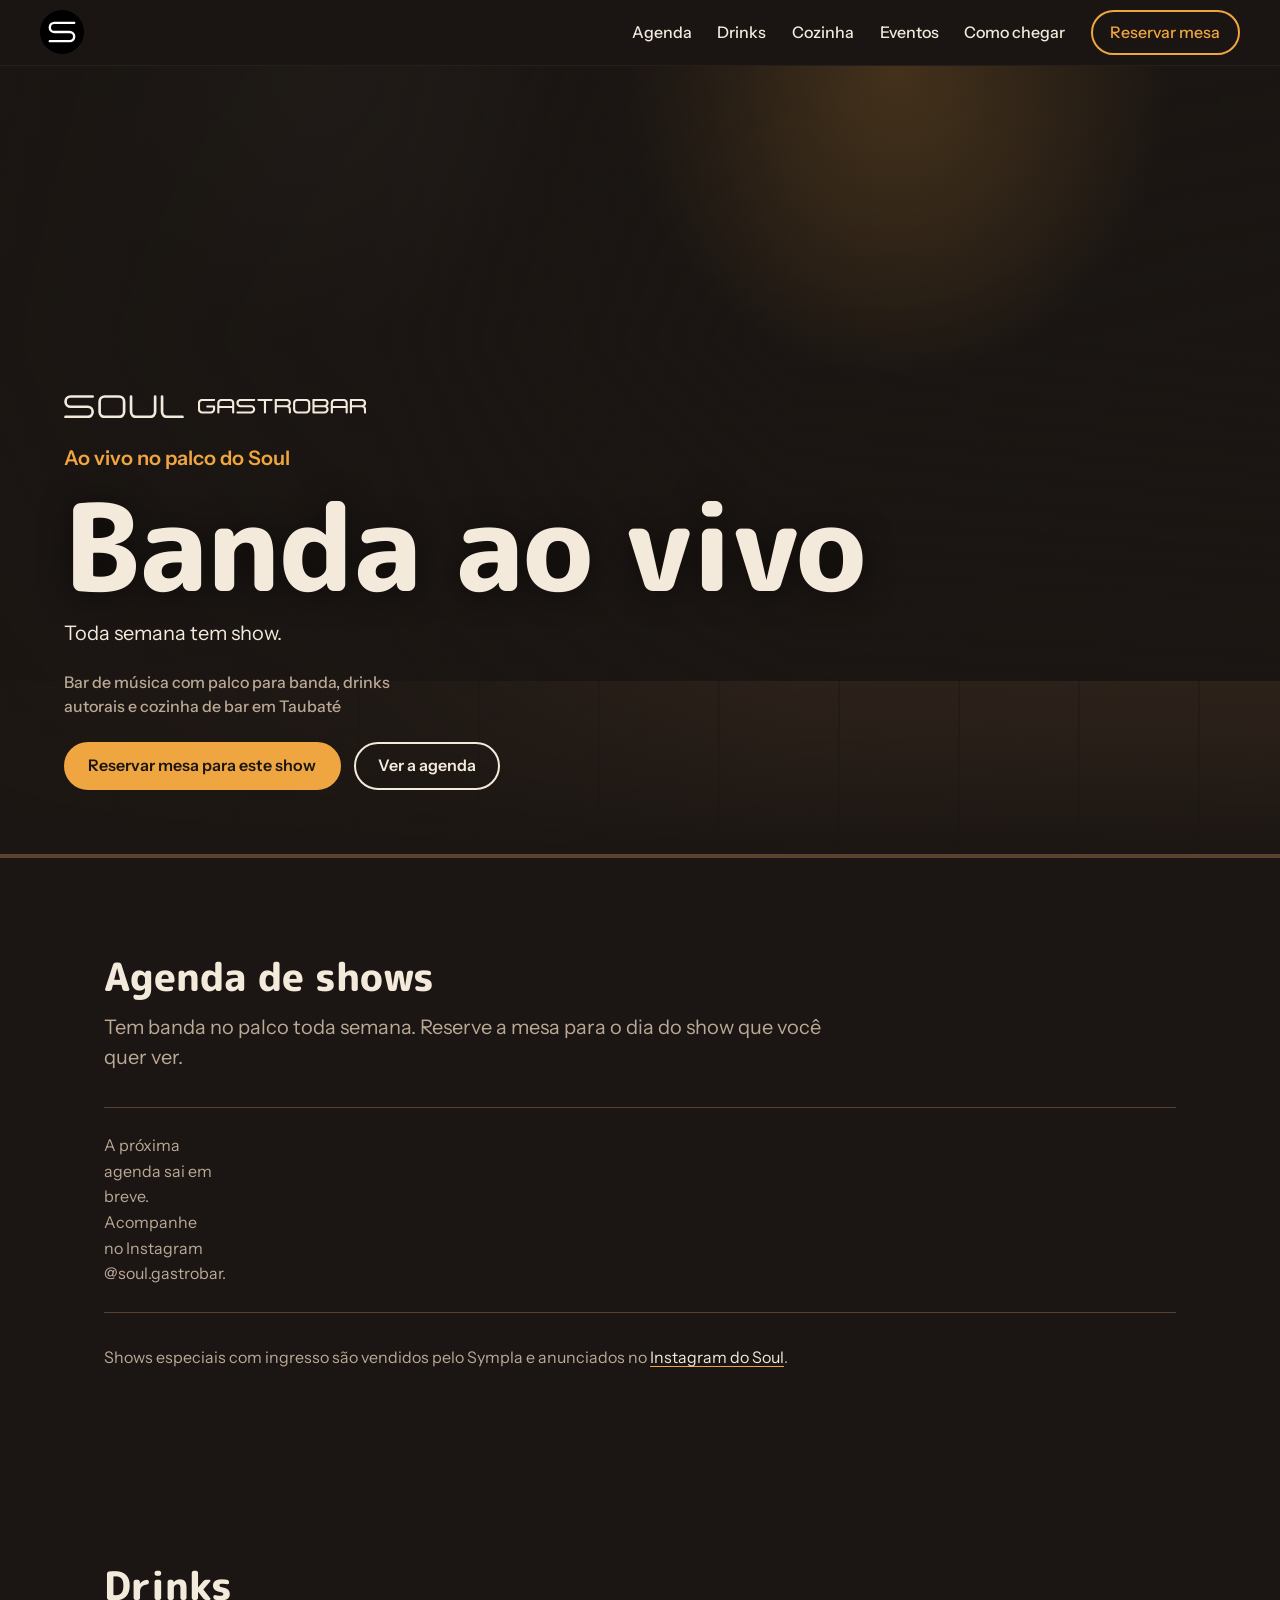
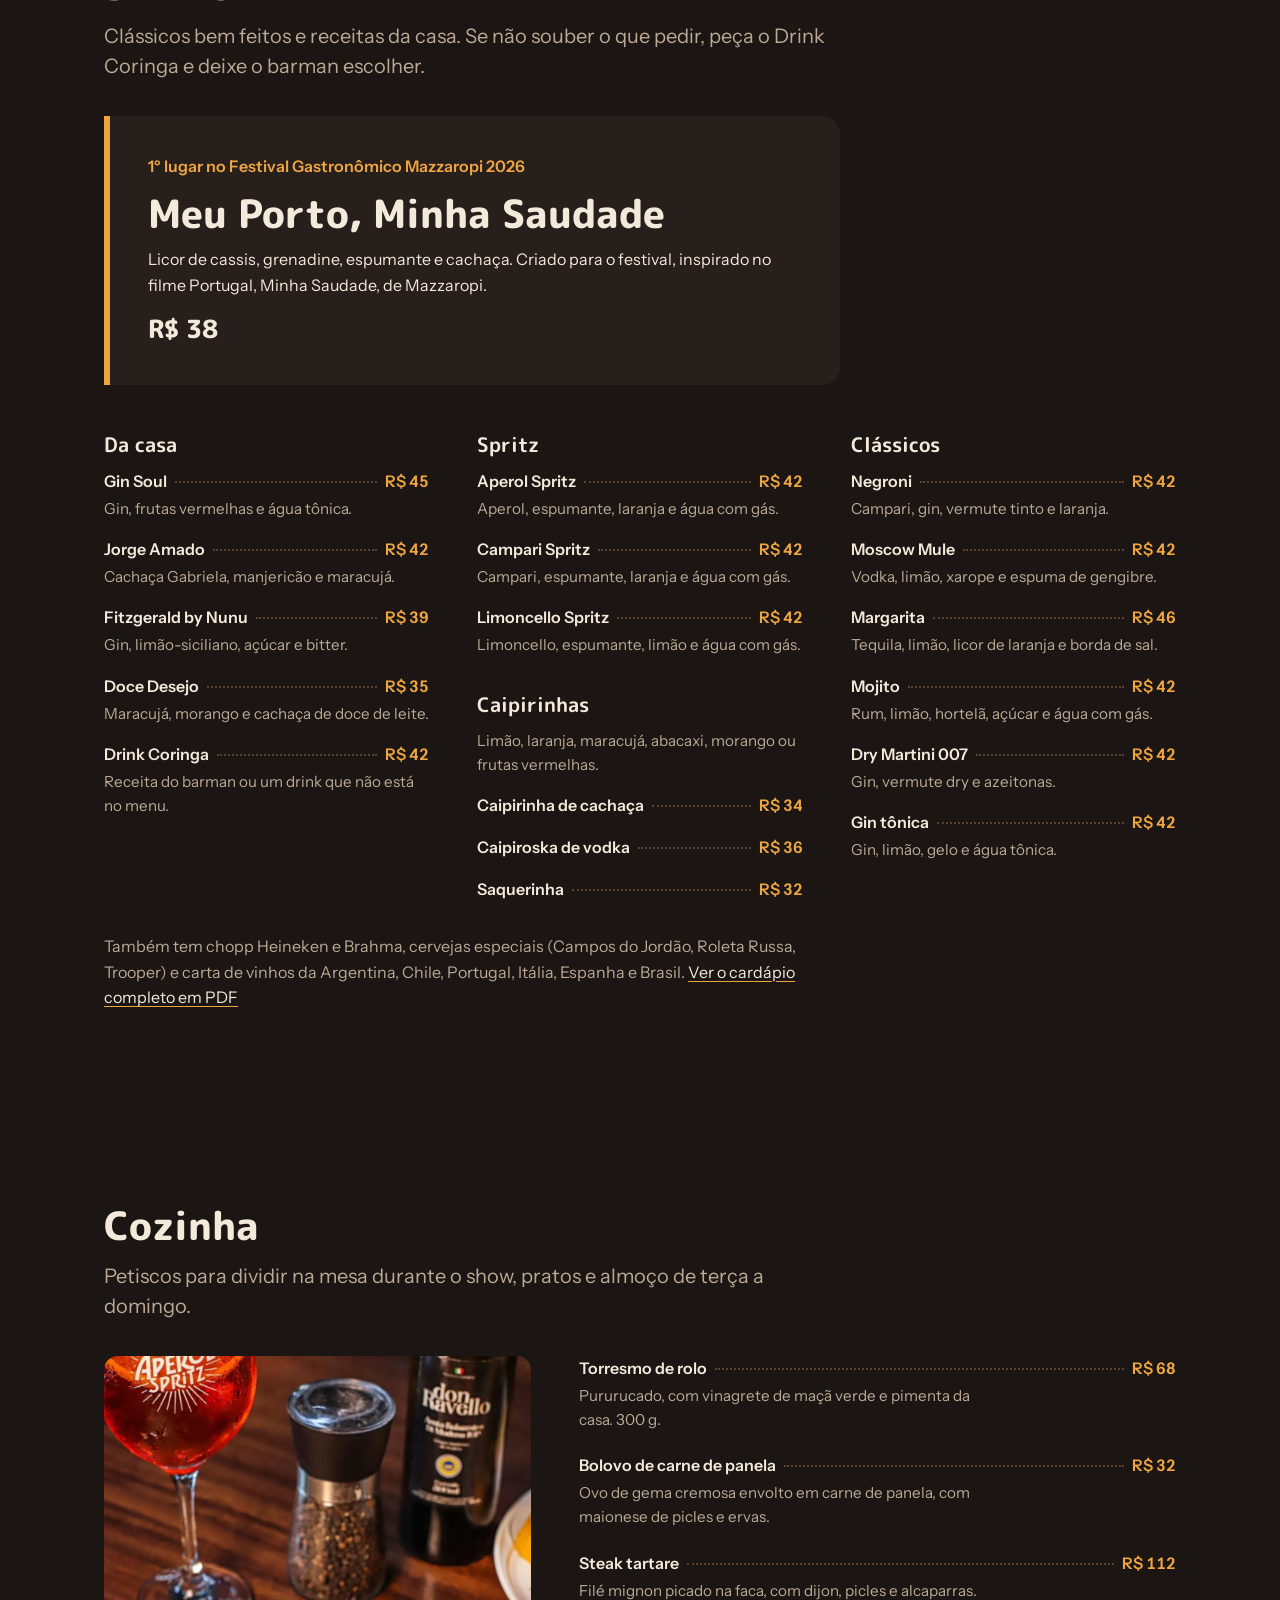
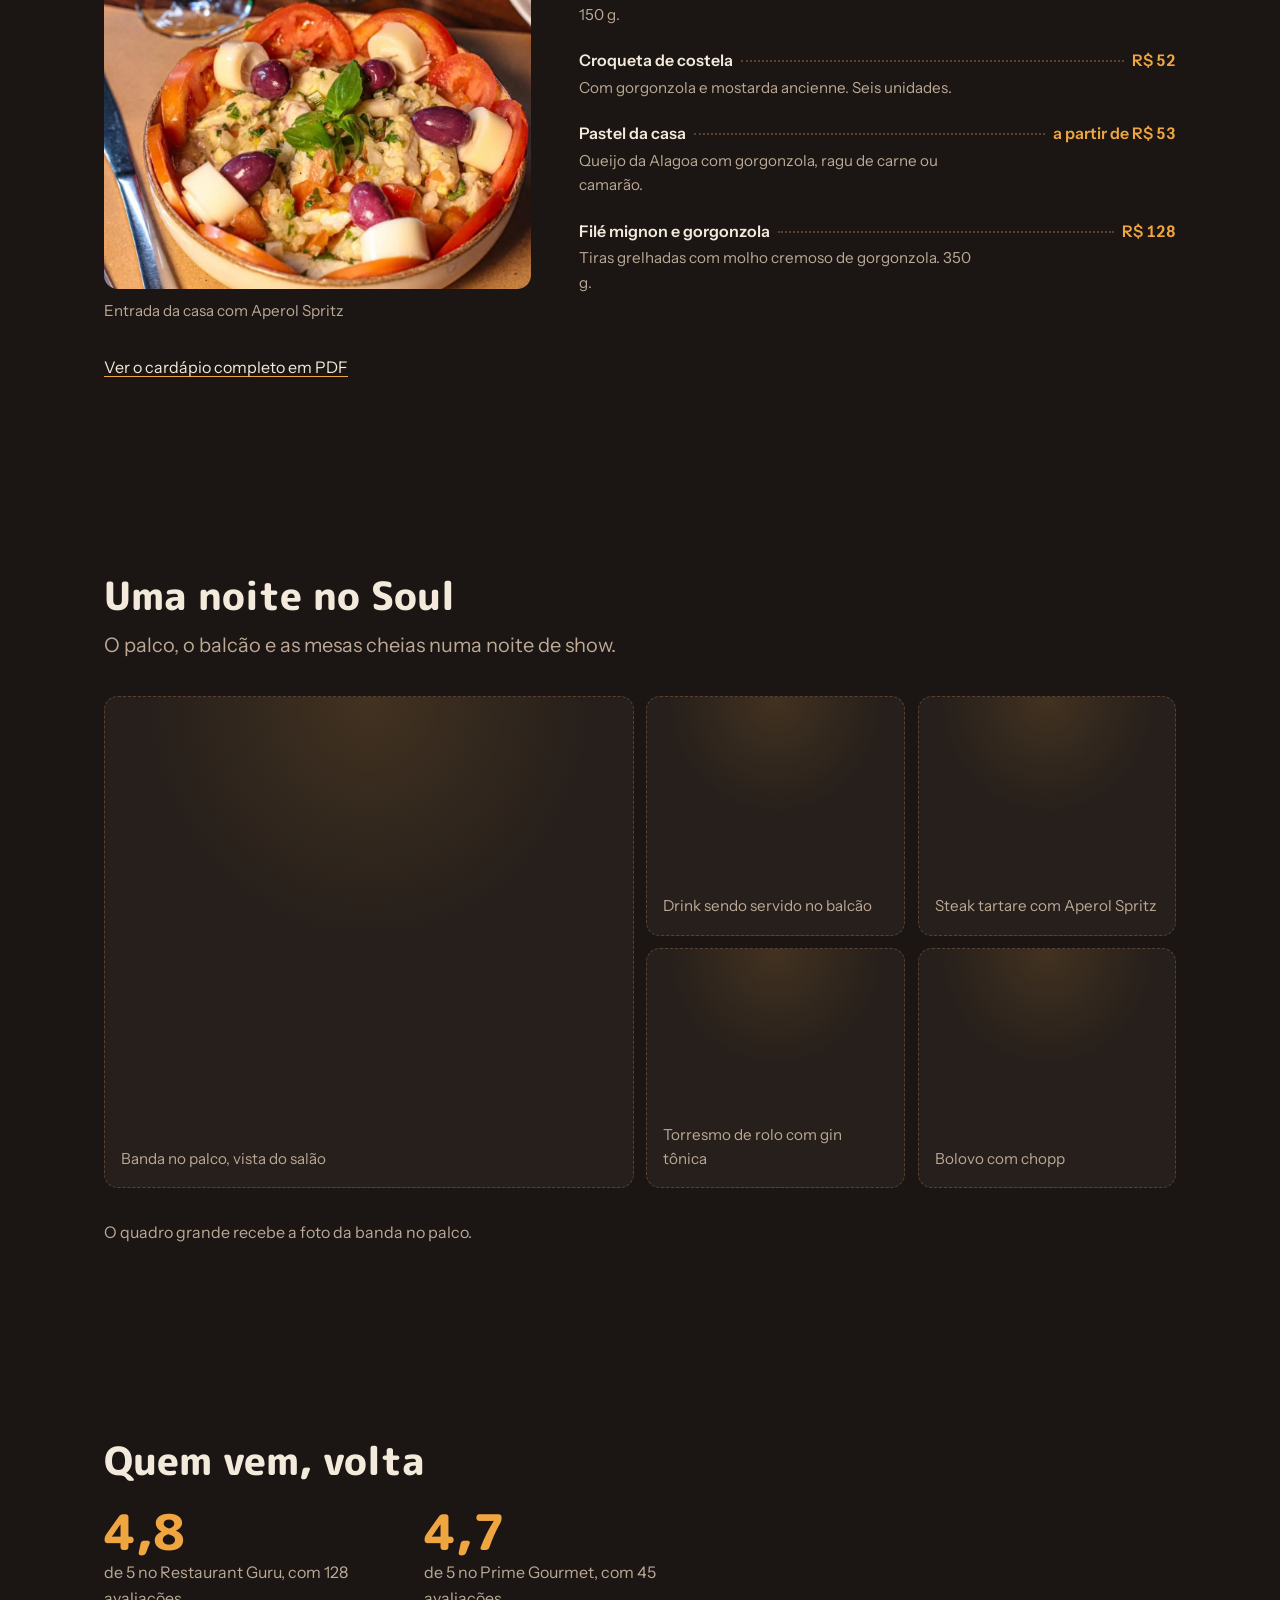
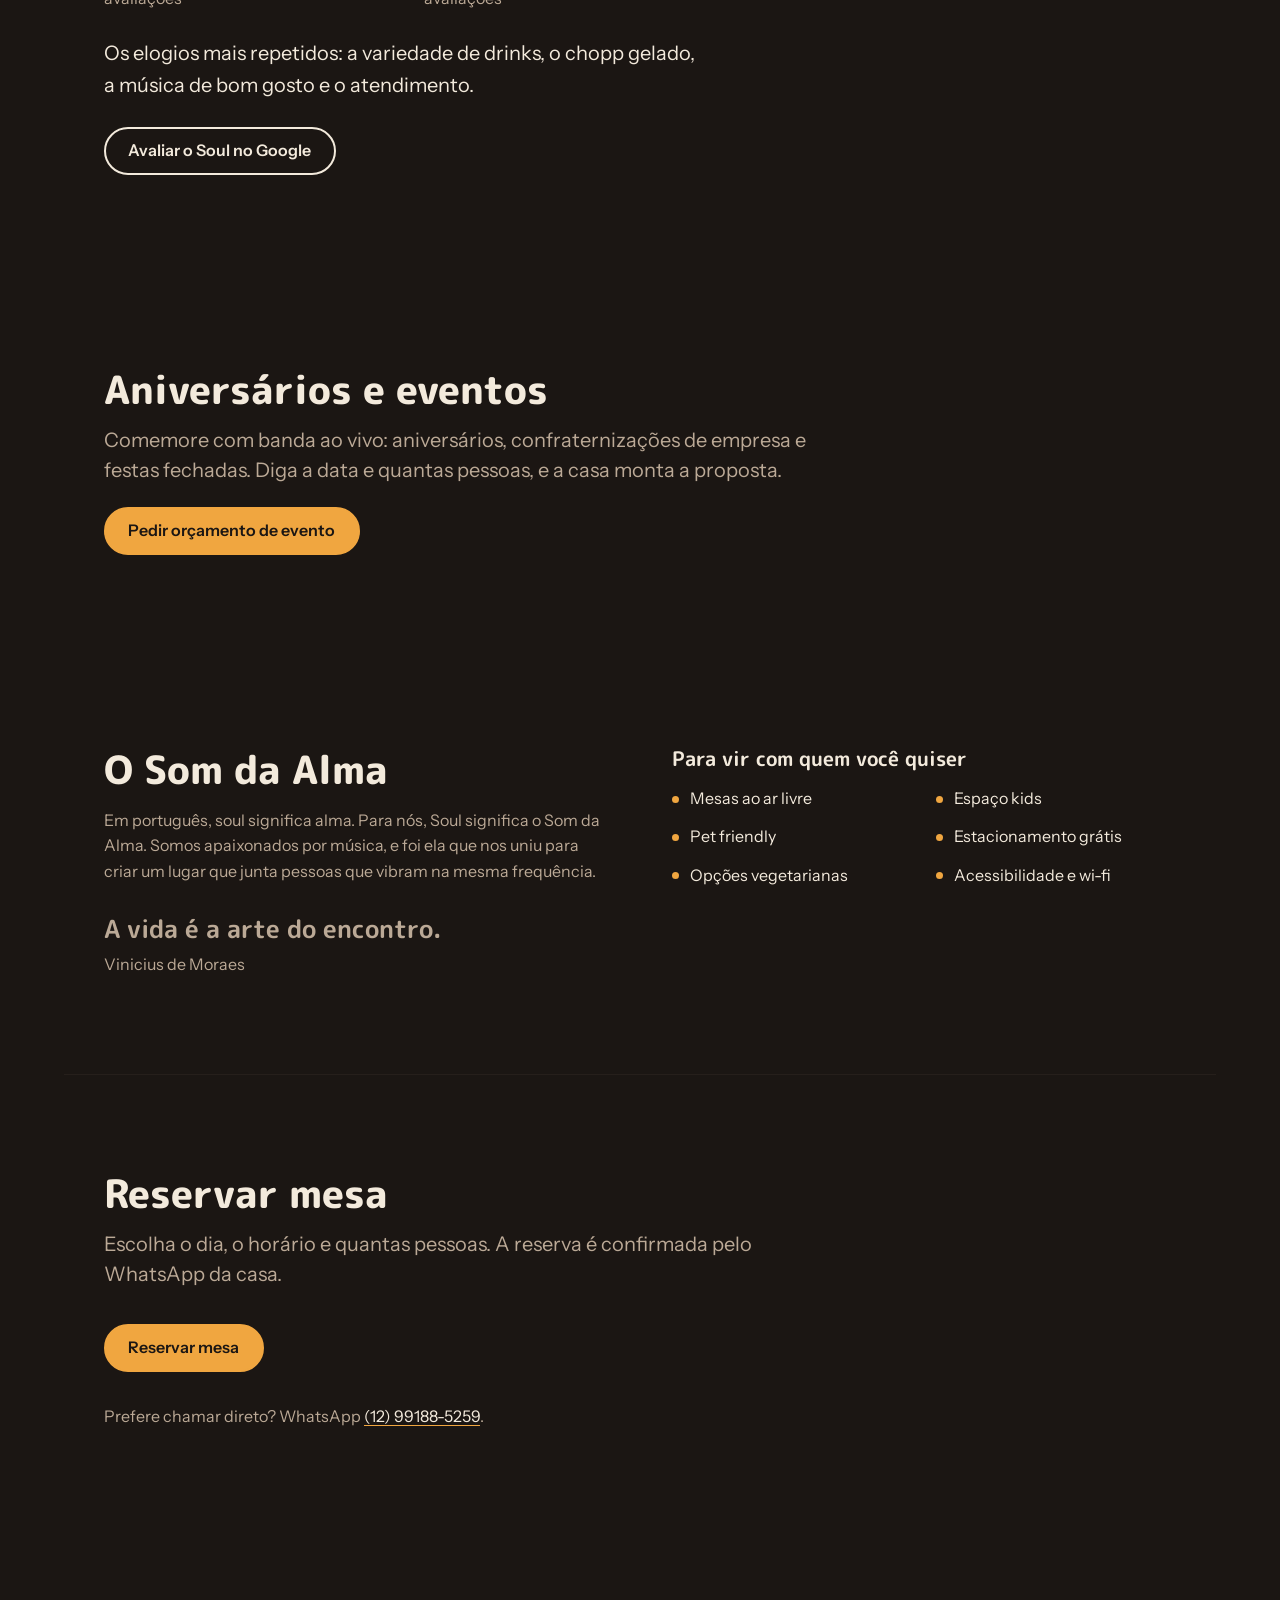
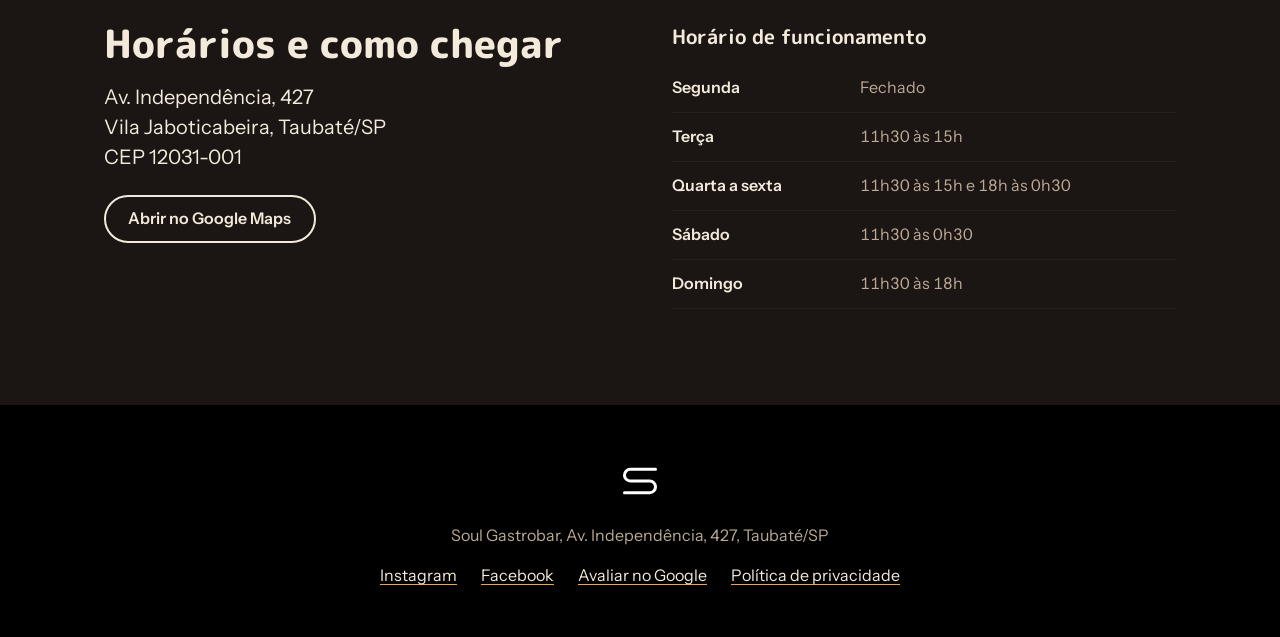
==== index.html @ 353ad7ef "Primeira versão do site do Soul Gastrobar Site estático com agenda de shows, drinks, cozinha, galeri" ====
<!DOCTYPE html>
<html lang="pt-BR">
<head>
  <meta charset="utf-8">
  <meta name="viewport" content="width=device-width, initial-scale=1">
  <title>Soul Gastrobar Taubaté</title>
  <meta name="description" content="Bar de música em Taubaté com palco para banda, drinks autorais e cozinha de bar. Av. Independência, 427. Reservas pelo WhatsApp.">
  <link rel="icon" href="img/logo-soul.svg" type="image/svg+xml">
  <link rel="preconnect" href="https://fonts.googleapis.com">
  <link rel="preconnect" href="https://fonts.gstatic.com" crossorigin>
  <link rel="stylesheet" href="https://fonts.googleapis.com/css2?family=M+PLUS+Rounded+1c:wght@500;700;800&amp;family=Instrument+Sans:wght@400;500;600&amp;display=swap">
  <link rel="stylesheet" href="css/site.css">
</head>
<body>
  <a class="pular" href="#conteudo">Pular para o conteúdo</a>

  <header class="topo">
    <a class="marca" href="#inicio" aria-label="Soul Gastrobar, início">
      <img src="img/logo-soul.svg" alt="" width="44" height="44">
    </a>
    <button class="menu-botao" type="button" id="menu-botao" aria-expanded="false" aria-controls="menu">Menu</button>
    <nav aria-label="Principal" id="menu">
      <ul>
        <li><a href="#agenda">Agenda</a></li>
        <li><a href="#drinks">Drinks</a></li>
        <li><a href="#cozinha">Cozinha</a></li>
        <li><a href="#eventos">Eventos</a></li>
        <li><a href="#chegar">Como chegar</a></li>
        <li><a class="nav-reservar" href="#reservar">Reservar mesa</a></li>
      </ul>
    </nav>
  </header>

  <main id="conteudo">

    <section id="inicio" class="palco" aria-labelledby="titulo-principal">
      <div class="palco-midia" id="palco-midia" aria-hidden="true"></div>
      <div class="palco-luz" aria-hidden="true"></div>
      <div class="palco-cena">
        <div class="palco-marca"><svg class="lettering-soul" viewBox="-7.5 -7.5 588.0 115.0" role="img" aria-label="Soul" xmlns="http://www.w3.org/2000/svg"><g fill="none" stroke="currentColor" stroke-width="13" stroke-linecap="round" stroke-linejoin="round"><path transform="translate(0 0)" d="M133 0H25A25 25 0 0 0 25 50H108A25 25 0 0 1 108 100H0"/><path transform="translate(167 0)" d="M25 0H95A25 25 0 0 1 120 25V75A25 25 0 0 1 95 100H25A25 25 0 0 1 0 75V25A25 25 0 0 1 25 0Z"/><path transform="translate(321 0)" d="M0 0V75A25 25 0 0 0 25 100H93A25 25 0 0 0 118 75V0"/><path transform="translate(473 0)" d="M0 0V75A25 25 0 0 0 25 100H100"/></g></svg><svg class="lettering-gastrobar" viewBox="-7.5 -7.5 1336.0 115.0" role="img" aria-label="Gastrobar" xmlns="http://www.w3.org/2000/svg"><g fill="none" stroke="currentColor" stroke-width="13" stroke-linecap="round" stroke-linejoin="round"><path transform="translate(0 0)" d="M120 0H25A25 25 0 0 0 0 25V75A25 25 0 0 0 25 100H95A25 25 0 0 0 120 75V52H66"/><path transform="translate(154 0)" d="M0 100V25A25 25 0 0 1 25 0H93A25 25 0 0 1 118 25V100M0 56H118"/><path transform="translate(306 0)" d="M133 0H25A25 25 0 0 0 25 50H108A25 25 0 0 1 108 100H0"/><path transform="translate(473 0)" d="M0 0H104M52.0 0V100"/><path transform="translate(611 0)" d="M0 100V0H87A25 25 0 0 1 87 50H0M87 50A25 25 0 0 1 112 75V100"/><path transform="translate(757 0)" d="M25 0H95A25 25 0 0 1 120 25V75A25 25 0 0 1 95 100H25A25 25 0 0 1 0 75V25A25 25 0 0 1 25 0Z"/><path transform="translate(911 0)" d="M0 0H87A25 25 0 0 1 87 50H0M87 50A25 25 0 0 1 87 100H0V0"/><path transform="translate(1057 0)" d="M0 100V25A25 25 0 0 1 25 0H93A25 25 0 0 1 118 25V100M0 56H118"/><path transform="translate(1209 0)" d="M0 100V0H87A25 25 0 0 1 87 50H0M87 50A25 25 0 0 1 112 75V100"/></g></svg></div>
        <p class="palco-quando" id="palco-quando">Ao vivo no palco do Soul</p>
        <p class="palco-banda" id="palco-banda">Banda ao vivo</p>
        <p class="palco-estilo" id="palco-estilo">Toda semana tem show.</p>
        <h1 id="titulo-principal">Bar de música com palco para banda, drinks autorais e cozinha de bar em Taubaté</h1>
        <p class="palco-botoes">
          <a class="botao" id="palco-reservar" href="#reservar">Reservar mesa para este show</a>
          <a class="botao botao-contorno" href="#agenda">Ver a agenda</a>
        </p>
      </div>
    </section>

    <section id="agenda" class="secao" aria-labelledby="titulo-agenda">
      <div class="secao-topo">
        <h2 id="titulo-agenda">Agenda de shows</h2>
        <p>Tem banda no palco toda semana. Reserve a mesa para o dia do show que você quer ver.</p>
      </div>
      <ol class="agenda" id="lista-agenda"></ol>
      <noscript><p>Ative o JavaScript para ver a agenda, ou consulte <a href="https://www.instagram.com/soul.gastrobar/">@soul.gastrobar</a>.</p></noscript>
      <p class="nota">Shows especiais com ingresso são vendidos pelo Sympla e anunciados no <a href="https://www.instagram.com/soul.gastrobar/" target="_blank" rel="noopener noreferrer">Instagram do Soul</a>.</p>
    </section>

    <section id="drinks" class="secao secao-drinks" aria-labelledby="titulo-drinks">
      <div class="secao-topo">
        <h2 id="titulo-drinks">Drinks</h2>
        <p>Clássicos bem feitos e receitas da casa. Se não souber o que pedir, peça o Drink Coringa e deixe o barman escolher.</p>
      </div>

      <article id="drink-campeao" class="campeao" aria-labelledby="titulo-campeao">
        <p class="campeao-premio">1º lugar no Festival Gastronômico Mazzaropi 2026</p>
        <h3 id="titulo-campeao">Meu Porto, Minha Saudade</h3>
        <p>Licor de cassis, grenadine, espumante e cachaça. Criado para o festival, inspirado no filme Portugal, Minha Saudade, de Mazzaropi.</p>
        <p class="campeao-preco">R$ 38</p>
      </article>

      <div class="cartas">
        <div class="carta">
          <h3>Da casa</h3>
          <ul class="menu-lista">
            <li><p class="item"><span class="nome">Gin Soul</span><span class="preco">R$ 45</span></p><p class="desc">Gin, frutas vermelhas e água tônica.</p></li>
            <li><p class="item"><span class="nome">Jorge Amado</span><span class="preco">R$ 42</span></p><p class="desc">Cachaça Gabriela, manjericão e maracujá.</p></li>
            <li><p class="item"><span class="nome">Fitzgerald by Nunu</span><span class="preco">R$ 39</span></p><p class="desc">Gin, limão-siciliano, açúcar e bitter.</p></li>
            <li><p class="item"><span class="nome">Doce Desejo</span><span class="preco">R$ 35</span></p><p class="desc">Maracujá, morango e cachaça de doce de leite.</p></li>
            <li><p class="item"><span class="nome">Drink Coringa</span><span class="preco">R$ 42</span></p><p class="desc">Receita do barman ou um drink que não está no menu.</p></li>
          </ul>
        </div>
        <div class="carta">
          <h3>Spritz</h3>
          <ul class="menu-lista">
            <li><p class="item"><span class="nome">Aperol Spritz</span><span class="preco">R$ 42</span></p><p class="desc">Aperol, espumante, laranja e água com gás.</p></li>
            <li><p class="item"><span class="nome">Campari Spritz</span><span class="preco">R$ 42</span></p><p class="desc">Campari, espumante, laranja e água com gás.</p></li>
            <li><p class="item"><span class="nome">Limoncello Spritz</span><span class="preco">R$ 42</span></p><p class="desc">Limoncello, espumante, limão e água com gás.</p></li>
          </ul>
          <h3>Caipirinhas</h3>
          <p class="desc">Limão, laranja, maracujá, abacaxi, morango ou frutas vermelhas.</p>
          <ul class="menu-lista">
            <li><p class="item"><span class="nome">Caipirinha de cachaça</span><span class="preco">R$ 34</span></p></li>
            <li><p class="item"><span class="nome">Caipiroska de vodka</span><span class="preco">R$ 36</span></p></li>
            <li><p class="item"><span class="nome">Saquerinha</span><span class="preco">R$ 32</span></p></li>
          </ul>
        </div>
        <div class="carta">
          <h3>Clássicos</h3>
          <ul class="menu-lista">
            <li><p class="item"><span class="nome">Negroni</span><span class="preco">R$ 42</span></p><p class="desc">Campari, gin, vermute tinto e laranja.</p></li>
            <li><p class="item"><span class="nome">Moscow Mule</span><span class="preco">R$ 42</span></p><p class="desc">Vodka, limão, xarope e espuma de gengibre.</p></li>
            <li><p class="item"><span class="nome">Margarita</span><span class="preco">R$ 46</span></p><p class="desc">Tequila, limão, licor de laranja e borda de sal.</p></li>
            <li><p class="item"><span class="nome">Mojito</span><span class="preco">R$ 42</span></p><p class="desc">Rum, limão, hortelã, açúcar e água com gás.</p></li>
            <li><p class="item"><span class="nome">Dry Martini 007</span><span class="preco">R$ 42</span></p><p class="desc">Gin, vermute dry e azeitonas.</p></li>
            <li><p class="item"><span class="nome">Gin tônica</span><span class="preco">R$ 42</span></p><p class="desc">Gin, limão, gelo e água tônica.</p></li>
          </ul>
        </div>
      </div>

      <p class="nota">Também tem chopp Heineken e Brahma, cervejas especiais (Campos do Jordão, Roleta Russa, Trooper) e carta de vinhos da Argentina, Chile, Portugal, Itália, Espanha e Brasil. <a href="https://drive.google.com/file/d/1lx9g_3FPudKm_tkXEfUDPH6hRUmHb1Q0/view" target="_blank" rel="noopener noreferrer">Ver o cardápio completo em PDF</a></p>
    </section>

    <section id="cozinha" class="secao" aria-labelledby="titulo-cozinha">
      <div class="secao-topo">
        <h2 id="titulo-cozinha">Cozinha</h2>
        <p>Petiscos para dividir na mesa durante o show, pratos e almoço de terça a domingo.</p>
      </div>
      <div class="cozinha">
        <figure class="cozinha-foto">
          <img src="img/galeria/entrada-aperol.jpg" alt="Entrada da casa com tomate, palmito e azeitonas, ao lado de um Aperol Spritz" width="1159" height="1415" loading="lazy">
          <figcaption>Entrada da casa com Aperol Spritz</figcaption>
        </figure>
        <ul class="pratos">
          <li><p class="item"><span class="nome">Torresmo de rolo</span><span class="preco">R$ 68</span></p><p class="desc">Pururucado, com vinagrete de maçã verde e pimenta da casa. 300 g.</p></li>
          <li><p class="item"><span class="nome">Bolovo de carne de panela</span><span class="preco">R$ 32</span></p><p class="desc">Ovo de gema cremosa envolto em carne de panela, com maionese de picles e ervas.</p></li>
          <li><p class="item"><span class="nome">Steak tartare</span><span class="preco">R$ 112</span></p><p class="desc">Filé mignon picado na faca, com dijon, picles e alcaparras. 150 g.</p></li>
          <li><p class="item"><span class="nome">Croqueta de costela</span><span class="preco">R$ 52</span></p><p class="desc">Com gorgonzola e mostarda ancienne. Seis unidades.</p></li>
          <li><p class="item"><span class="nome">Pastel da casa</span><span class="preco">a partir de R$ 53</span></p><p class="desc">Queijo da Alagoa com gorgonzola, ragu de carne ou camarão.</p></li>
          <li><p class="item"><span class="nome">Filé mignon e gorgonzola</span><span class="preco">R$ 128</span></p><p class="desc">Tiras grelhadas com molho cremoso de gorgonzola. 350 g.</p></li>
        </ul>
      </div>
      <p class="nota"><a href="https://drive.google.com/file/d/1lx9g_3FPudKm_tkXEfUDPH6hRUmHb1Q0/view" target="_blank" rel="noopener noreferrer">Ver o cardápio completo em PDF</a></p>
    </section>

    <section id="galeria" class="secao" aria-labelledby="titulo-galeria">
      <div class="secao-topo">
        <h2 id="titulo-galeria">Uma noite no Soul</h2>
        <p>O palco, o balcão e as mesas cheias numa noite de show.</p>
      </div>
      <ul class="galeria" id="lista-galeria">
        <li class="foto foto-grande vazia"><p>Banda no palco, vista do salão</p></li>
        <li class="foto vazia"><p>Drink sendo servido no balcão</p></li>
        <li class="foto vazia"><p>Steak tartare com Aperol Spritz</p></li>
        <li class="foto vazia"><p>Torresmo de rolo com gin tônica</p></li>
        <li class="foto vazia"><p>Bolovo com chopp</p></li>
      </ul>
      <p class="nota" id="galeria-nota">O quadro grande recebe a foto da banda no palco.</p>
    </section>

    <section id="avaliacoes" class="secao secao-avaliacoes" aria-labelledby="titulo-avaliacoes">
      <h2 id="titulo-avaliacoes">Quem vem, volta</h2>
      <ul class="notas">
        <li><p class="nota-valor">4,8</p><p>de 5 no Restaurant Guru, com 128 avaliações</p></li>
        <li><p class="nota-valor">4,7</p><p>de 5 no Prime Gourmet, com 45 avaliações</p></li>
      </ul>
      <p class="avaliacoes-texto">Os elogios mais repetidos: a variedade de drinks, o chopp gelado, a música de bom gosto e o atendimento.</p>
      <a class="botao botao-contorno" href="https://www.google.com/maps/search/?api=1&amp;query=Soul+Gastrobar+Taubat%C3%A9" target="_blank" rel="noopener noreferrer">Avaliar o Soul no Google</a>
    </section>

    <section id="eventos" class="secao secao-eventos" aria-labelledby="titulo-eventos">
      <div class="secao-topo">
        <h2 id="titulo-eventos">Aniversários e eventos</h2>
        <p>Comemore com banda ao vivo: aniversários, confraternizações de empresa e festas fechadas. Diga a data e quantas pessoas, e a casa monta a proposta.</p>
      </div>
      <a class="botao" href="#reservar" data-evento="Orçamento de evento ou aniversário">Pedir orçamento de evento</a>
    </section>

    <section id="sobre" class="secao" aria-labelledby="titulo-sobre">
      <div class="sobre">
        <div>
          <h2 id="titulo-sobre">O Som da Alma</h2>
          <p>Em português, soul significa alma. Para nós, Soul significa o Som da Alma. Somos apaixonados por música, e foi ela que nos uniu para criar um lugar que junta pessoas que vibram na mesma frequência.</p>
          <blockquote>
            <p>A vida é a arte do encontro.</p>
            <footer>Vinicius de Moraes</footer>
          </blockquote>
        </div>
        <div>
          <h3>Para vir com quem você quiser</h3>
          <ul class="facilidades">
            <li>Mesas ao ar livre</li>
            <li>Espaço kids</li>
            <li>Pet friendly</li>
            <li>Estacionamento grátis</li>
            <li>Opções vegetarianas</li>
            <li>Acessibilidade e wi-fi</li>
          </ul>
        </div>
      </div>
    </section>

    <section id="reservar" class="secao secao-reservar" aria-labelledby="titulo-reservar">
      <div class="secao-topo">
        <h2 id="titulo-reservar">Reservar mesa</h2>
        <p>Escolha o dia, o horário e quantas pessoas. A reserva é confirmada pelo WhatsApp da casa.</p>
      </div>
      <a class="botao" href="#reservar" data-abre-reserva>Reservar mesa</a>
      <p class="nota">Prefere chamar direto? WhatsApp <a href="https://wa.me/5512991885259" target="_blank" rel="noopener noreferrer">(12) 99188-5259</a>.</p>
    </section>

    <section id="chegar" class="secao" aria-labelledby="titulo-chegar">
      <div class="chegar">
        <div>
          <h2 id="titulo-chegar">Horários e como chegar</h2>
          <address>Av. Independência, 427<br>Vila Jaboticabeira, Taubaté/SP<br>CEP 12031-001</address>
          <p><a class="botao botao-contorno" href="https://www.google.com/maps/search/?api=1&amp;query=Soul+Gastrobar+Av.+Independ%C3%AAncia+427+Taubat%C3%A9" target="_blank" rel="noopener noreferrer">Abrir no Google Maps</a></p>
        </div>
        <table class="horarios">
          <caption>Horário de funcionamento</caption>
          <tbody>
            <tr><th scope="row">Segunda</th><td>Fechado</td></tr>
            <tr><th scope="row">Terça</th><td>11h30 às 15h</td></tr>
            <tr><th scope="row">Quarta a sexta</th><td>11h30 às 15h e 18h às 0h30</td></tr>
            <tr><th scope="row">Sábado</th><td>11h30 às 0h30</td></tr>
            <tr><th scope="row">Domingo</th><td>11h30 às 18h</td></tr>
          </tbody>
        </table>
      </div>
    </section>
  </main>

  <footer class="rodape">
    <img src="img/logo-soul.svg" alt="Logo do Soul Gastrobar" width="56" height="56">
    <p>Soul Gastrobar, Av. Independência, 427, Taubaté/SP</p>
    <ul>
      <li><a href="https://www.instagram.com/soul.gastrobar/" target="_blank" rel="noopener noreferrer">Instagram</a></li>
      <li><a href="https://www.facebook.com/soulgastrobar/" target="_blank" rel="noopener noreferrer">Facebook</a></li>
      <li><a href="https://www.google.com/maps/search/?api=1&amp;query=Soul+Gastrobar+Taubat%C3%A9" target="_blank" rel="noopener noreferrer">Avaliar no Google</a></li>
      <li><a href="privacidade.html">Política de privacidade</a></li>
    </ul>
  </footer>

  <dialog class="modal" id="modal-reserva" aria-labelledby="titulo-modal">
    <div class="modal-caixa">
      <div class="modal-topo">
        <h2 id="titulo-modal">Reservar mesa</h2>
        <button class="modal-fechar" type="button" id="modal-fechar" aria-label="Fechar">Fechar</button>
      </div>
      <p class="modal-texto">Preencha e envie pelo WhatsApp da casa. Nenhum dado fica salvo neste site.</p>
      <form id="form-reserva" class="reserva" novalidate>
        <div class="campo campo-largo">
          <label for="r-nome">Seu nome</label>
          <input id="r-nome" name="nome" type="text" autocomplete="name" required maxlength="60">
        </div>
        <div class="campo">
          <label for="r-data">Data</label>
          <input id="r-data" name="data" type="date" required>
        </div>
        <div class="campo">
          <label for="r-hora">Horário</label>
          <input id="r-hora" name="hora" type="time" required>
        </div>
        <div class="campo">
          <label for="r-pessoas">Pessoas</label>
          <input id="r-pessoas" name="pessoas" type="number" inputmode="numeric" min="1" max="60" required>
        </div>
        <div class="campo campo-largo">
          <label for="r-motivo">Show ou ocasião (opcional)</label>
          <input id="r-motivo" name="motivo" type="text" maxlength="80" placeholder="Ex.: aniversário, show de sexta">
        </div>
        <p class="erro campo-largo" id="r-erro" role="alert" hidden></p>
        <button class="botao campo-largo" type="submit">Montar minha reserva</button>
      </form>

      <div class="reserva-pronta" id="r-pronto" hidden>
        <p id="r-resumo"></p>
        <a class="botao" id="r-link" href="https://wa.me/5512991885259" target="_blank" rel="noopener noreferrer">Enviar reserva no WhatsApp</a>
      </div>

    </div>
  </dialog>

  <a class="reservar-fixo" href="#reservar">Reservar mesa</a>

  <script src="js/agenda.js"></script>
  <script src="js/site.js"></script>
</body>
</html>
---- css/site.css ----
/* Soul Gastrobar
   Layout: um palco. O topo é o palco iluminado por um refletor de luz quente sobre o lettering do Soul;
   o resto da página é a casa, quieta e alinhada à esquerda, com a agenda e os drinks logo abaixo do palco. */
:root {
  --palco: #1b1613;     /* fundo: carvão quente de palco */
  --coxia: #261f1b;     /* superfícies: a coxia, um tom acima */
  --madeira: #5a4130;   /* linhas e piso do palco */
  --creme: #f3eadc;     /* texto principal, cor do lettering */
  --fumaca: #bba996;    /* texto de apoio */
  --luz: #f0a640;       /* refletor de luz quente: destaque e ações */

  --f-display: "M PLUS Rounded 1c", "Arial Rounded MT Bold", system-ui, sans-serif;
  --f-texto: "Instrument Sans", system-ui, -apple-system, "Segoe UI", sans-serif;

  /* escala 1.25: 16 / 20 / 25 / 31 / 39 / 49 */
  --t-0: 1rem; --t-1: 1.25rem; --t-2: 1.5625rem; --t-3: 1.953rem; --t-4: 2.441rem; --t-5: 3.052rem;

  --largura: 72rem;
  --lateral: clamp(1rem, 4vw, 2.5rem);
  --espaco-secao: clamp(3.5rem, 8vw, 6rem);
  color-scheme: dark;
}

*, *::before, *::after { box-sizing: border-box; }
html { scroll-behavior: smooth; scroll-padding-top: 5rem; }
body {
  margin: 0;
  background: var(--palco);
  color: var(--creme);
  font-family: var(--f-texto);
  font-size: var(--t-0);
  line-height: 1.6;
  -webkit-font-smoothing: antialiased;
}
img, svg { max-width: 100%; height: auto; display: block; }
a { color: var(--creme); text-decoration-color: var(--luz); text-underline-offset: .2em; }
a:hover { color: var(--luz); }
:focus-visible { outline: 3px solid var(--luz); outline-offset: 3px; border-radius: 4px; }

h1, h2, h3 { font-family: var(--f-display); line-height: 1.15; text-wrap: balance; margin: 0; }
h2 { font-size: var(--t-4); font-weight: 800; }
h3 { font-size: var(--t-1); font-weight: 700; }
p { margin: 0; }

.pular { position: absolute; left: -9999px; }
.pular:focus { left: 1rem; top: 1rem; z-index: 20; background: var(--creme); color: var(--palco); padding: .5rem .8rem; }

/* Botões */
.botao {
  display: inline-flex; align-items: center; justify-content: center;
  min-height: 3rem; padding: .75rem 1.4rem;
  font: 600 var(--t-0)/1.2 var(--f-texto);
  background: var(--luz); color: var(--palco);
  border: 2px solid var(--luz); border-radius: 999px;
  text-decoration: none; cursor: pointer;
}
.botao:hover { background: var(--creme); border-color: var(--creme); color: var(--palco); }
.botao-contorno { background: transparent; color: var(--creme); border-color: var(--creme); }
.botao-contorno:hover { background: var(--creme); color: var(--palco); }

/* Topo */
.topo {
  position: sticky; top: 0; z-index: 10;
  display: flex; flex-wrap: wrap; align-items: center; justify-content: space-between; gap: .5rem 1rem;
  padding: .6rem var(--lateral);
  background: color-mix(in srgb, var(--palco) 92%, transparent);
  backdrop-filter: blur(8px);
  border-bottom: 1px solid var(--coxia);
}
.marca { display: flex; align-items: center; gap: .7rem; color: var(--creme); text-decoration: none; }
.marca img { width: 44px; height: 44px; }
.menu-botao {
  font: 600 var(--t-0) var(--f-texto); color: var(--creme);
  background: transparent; border: 1px solid var(--madeira); border-radius: 999px; padding: .45rem 1rem;
}
.topo nav { display: none; width: 100%; }
.topo nav.aberto { display: block; }
.topo nav ul { list-style: none; margin: 0; padding: .5rem 0 .75rem; display: flex; flex-direction: column; gap: .25rem; }
.topo nav a { display: block; padding: .5rem 0; text-decoration: none; font-weight: 500; }
.topo nav a.nav-reservar { color: var(--luz); }
@media (min-width: 860px) {
  .menu-botao { display: none; }
  .topo nav { display: block; width: auto; }
  .topo nav ul { flex-direction: row; align-items: center; gap: 1.6rem; padding: 0; }
  .topo nav a.nav-reservar { padding: .5rem 1.1rem; border: 2px solid var(--luz); border-radius: 999px; }
}

/* O palco: foto ou vídeo da banda da vez, com o nome dela (o único momento ousado da página) */
.palco {
  position: relative; overflow: hidden; isolation: isolate;
  min-height: min(88svh, 52rem);
  display: grid; align-items: end;
  padding: clamp(4rem, 10vw, 7rem) var(--lateral) clamp(2.5rem, 6vw, 4rem);
  border-bottom: 4px solid var(--madeira);
}
.palco-midia { position: absolute; inset: 0; z-index: -2; background: var(--palco); }
.palco-midia img, .palco-midia video { width: 100%; height: 100%; object-fit: cover; object-position: center 30%; }
.palco-luz {
  position: absolute; inset: 0; z-index: -1; pointer-events: none;
  background:
    linear-gradient(90deg, rgba(27, 22, 19, .92) 0%, rgba(27, 22, 19, .75) 30%, rgba(27, 22, 19, .1) 62%, transparent 100%),
    linear-gradient(180deg, rgba(27, 22, 19, .25) 0%, transparent 35%, rgba(27, 22, 19, .7) 85%, var(--palco) 100%),
    radial-gradient(ellipse 30% 55% at 70% 0%, rgba(240, 166, 64, .28), transparent 72%),
    radial-gradient(ellipse 26% 50% at 25% 0%, rgba(243, 234, 220, .12), transparent 70%);
  opacity: .6;
  animation: acende 1.8s ease-out .2s forwards;
}
.palco.sem-midia .palco-midia {
  background:
    repeating-linear-gradient(90deg, transparent 0 118px, rgba(0, 0, 0, .25) 118px 120px) bottom / 100% 22% no-repeat,
    linear-gradient(180deg, transparent 78%, #4a3526 78%) ,
    var(--palco);
}
@keyframes acende { to { opacity: 1; } }
@media (max-width: 759px) {
  .palco-luz { background: linear-gradient(180deg, rgba(27, 22, 19, .2) 0%, rgba(27, 22, 19, .35) 30%, rgba(27, 22, 19, .88) 55%, var(--palco) 100%); }
}
.palco-cena { width: 100%; max-width: var(--largura); margin: 0 auto; display: grid; justify-items: start; gap: .9rem; }
.palco-marca { display: flex; align-items: center; gap: .9rem; color: var(--creme); margin-bottom: .6rem; }
.palco-marca .lettering-soul { width: 7.5rem; }
.palco-marca .lettering-gastrobar { width: 10.5rem; }
.palco-marca .lettering-gastrobar g { stroke-width: 17; }
.palco-quando { color: var(--luz); font-weight: 600; font-size: var(--t-1); }
.palco-banda {
  font: 800 clamp(3rem, 11vw, 7.5rem)/.95 var(--f-display);
  letter-spacing: -.01em; text-wrap: balance; max-width: 14ch;
  text-shadow: 0 2px 30px rgba(0, 0, 0, .55);
}
.palco-estilo { font-size: var(--t-1); color: var(--creme); }
.palco h1 { font: 500 var(--t-0)/1.5 var(--f-texto); color: var(--fumaca); max-width: 46ch; margin-top: .4rem; }
.palco-botoes { display: flex; flex-wrap: wrap; gap: .8rem; margin-top: .6rem; }

/* Seções da casa */
.secao { max-width: var(--largura); margin: 0 auto; padding: var(--espaco-secao) var(--lateral); }
.secao-topo { display: grid; gap: .8rem; max-width: 46rem; margin-bottom: 2.2rem; }
.secao-topo p { color: var(--fumaca); font-size: var(--t-1); line-height: 1.5; }
.nota { margin-top: 2rem; color: var(--fumaca); max-width: 65ch; }

/* Agenda */
.agenda { list-style: none; margin: 0; padding: 0; display: grid; gap: 1px; background: var(--madeira); border-block: 1px solid var(--madeira); }
.show {
  display: grid; gap: .4rem 1.6rem; align-items: center;
  grid-template-columns: 4.5rem 1fr;
  padding: 1.4rem 0; background: var(--palco);
}
.show-data { grid-row: span 2; line-height: 1; }
.show-data time { display: grid; justify-items: start; }
.show-dia { font: 800 var(--t-5)/1 var(--f-display); color: var(--luz); font-variant-numeric: tabular-nums; }
.show-semana { color: var(--fumaca); font-weight: 500; margin-top: .3rem; }
.show h3 { font-size: var(--t-2); }
.show-info { color: var(--fumaca); }
.show-acao { grid-column: 2; justify-self: start; margin-top: .5rem; }
@media (min-width: 760px) {
  .show { grid-template-columns: 7rem 1fr auto; padding: 1.6rem 0; }
  .show-acao { grid-column: 3; grid-row: 1 / span 2; margin: 0; }
}

.show-mais { grid-template-columns: 1fr; }

/* Drinks */
.campeao {
  display: grid; gap: .7rem; max-width: 46rem;
  padding: clamp(1.4rem, 4vw, 2.4rem);
  margin-bottom: 3rem;
  background: var(--coxia);
  border-left: 6px solid var(--luz);
  border-radius: 0 18px 18px 0;
}
.campeao-premio { color: var(--luz); font-weight: 600; }
.campeao h3 { font-size: var(--t-4); font-weight: 800; }
.campeao-preco { font: 800 var(--t-2) var(--f-display); font-variant-numeric: tabular-nums; }

.cartas { display: grid; gap: 2.5rem 3rem; grid-template-columns: repeat(auto-fit, minmax(17rem, 1fr)); align-items: start; }
.carta { display: grid; gap: 1rem; }
.carta h3 + .menu-lista, .carta h3 + .desc { margin-top: -.2rem; }
.carta .menu-lista + h3 { margin-top: 1.2rem; }
.menu-lista, .pratos { list-style: none; margin: 0; padding: 0; display: grid; gap: 1rem; }
.item { display: flex; align-items: baseline; gap: .5rem; font-weight: 600; }
.item .nome { flex: 0 1 auto; }
.item::after { content: ""; order: 1; flex: 1 1 1rem; border-bottom: 2px dotted var(--madeira); transform: translateY(-.25em); }
.item .preco { order: 2; flex: none; font-variant-numeric: tabular-nums; color: var(--luz); }
.desc { color: var(--fumaca); font-size: .95rem; margin-top: .15rem; max-width: 40ch; }
.cozinha { display: grid; gap: 2rem 3rem; align-items: start; }
@media (min-width: 900px) { .cozinha { grid-template-columns: minmax(0, 5fr) minmax(0, 7fr); } }
.cozinha-foto { margin: 0; display: grid; gap: .6rem; }
.cozinha-foto img { width: 100%; aspect-ratio: 4 / 5; object-fit: cover; border-radius: 14px; }
.cozinha-foto figcaption { color: var(--fumaca); font-size: .95rem; }
.pratos { gap: 1.3rem; }

/* Galeria */
.galeria { list-style: none; margin: 0; padding: 0; display: grid; gap: .8rem; grid-template-columns: repeat(2, minmax(0, 1fr)); grid-auto-rows: clamp(9rem, 22vw, 15rem); }
.foto { position: relative; overflow: hidden; border-radius: 14px; background: var(--coxia); }
.foto img { width: 100%; height: 100%; object-fit: cover; }
.foto-grande { grid-column: span 2; grid-row: span 2; }
@media (min-width: 760px) { .galeria { grid-template-columns: repeat(4, minmax(0, 1fr)); } }
.foto.vazia {
  display: grid; place-items: end start; padding: 1rem;
  border: 1px dashed var(--madeira);
  background: radial-gradient(ellipse 60% 70% at 50% 0%, rgba(240, 166, 64, .14), transparent 70%), var(--coxia);
}
.foto.vazia p { color: var(--fumaca); font-size: .95rem; }

/* Avaliações */
.secao-avaliacoes { display: grid; gap: 1.6rem; justify-items: start; }
.notas { list-style: none; margin: 0; padding: 0; display: flex; flex-wrap: wrap; gap: 1.5rem 4rem; }
.notas li { display: grid; gap: .2rem; max-width: 16rem; color: var(--fumaca); }
.nota-valor { font: 800 var(--t-5)/1 var(--f-display); color: var(--luz); font-variant-numeric: tabular-nums; }
.avaliacoes-texto { font-size: var(--t-1); max-width: 46ch; }

/* Eventos */
.secao-eventos .secao-topo { margin-bottom: 1.4rem; }

/* Sobre */
.sobre { display: grid; gap: 2.5rem 4rem; grid-template-columns: repeat(auto-fit, minmax(18rem, 1fr)); }
.sobre p { max-width: 60ch; margin-top: 1rem; color: var(--fumaca); }
blockquote { margin: 1.8rem 0 0; }
blockquote p { font: 700 var(--t-2)/1.3 var(--f-display); color: var(--creme); margin: 0; }
blockquote footer { margin-top: .4rem; color: var(--fumaca); }
.facilidades { list-style: none; padding: 0; margin: 1rem 0 0; display: grid; grid-template-columns: repeat(2, minmax(0, 1fr)); gap: .8rem 1.5rem; }
.facilidades li { padding-left: 1.1rem; position: relative; }
.facilidades li::before { content: ""; position: absolute; left: 0; top: .6em; width: .45rem; height: .45rem; border-radius: 50%; background: var(--luz); }

/* Reserva */
.secao-reservar { border-top: 1px solid var(--coxia); }
.reserva {
  display: grid; gap: 1rem 1.2rem;
  grid-template-columns: repeat(3, minmax(0, 1fr));
}
.campo { display: grid; gap: .35rem; min-width: 0; }
.campo-largo { grid-column: 1 / -1; }
@media (max-width: 520px) { .reserva { grid-template-columns: 1fr 1fr; } .campo:nth-child(4) { grid-column: 1 / -1; } }
label { font-weight: 600; }
input {
  font: 500 var(--t-0) var(--f-texto); color: var(--creme);
  background: var(--coxia); border: 1px solid var(--madeira); border-radius: 10px;
  padding: .75rem .8rem; min-height: 3rem; width: 100%; min-width: 0;
}
input::placeholder { color: #8f8070; }
input:focus-visible { border-color: var(--luz); }
.erro { color: var(--luz); font-weight: 600; }
.reserva-pronta { display: grid; gap: 1rem; justify-items: start; max-width: 40rem; margin-top: 1.4rem; padding: 1.4rem; background: var(--coxia); border-radius: 14px; }

/* Pop-up de reserva */
.modal {
  width: min(34rem, calc(100% - 2rem)); max-height: calc(100% - 2rem);
  padding: 0; border: 1px solid var(--madeira); border-radius: 20px;
  background: var(--coxia); color: var(--creme);
  box-shadow: 0 24px 80px rgba(0, 0, 0, .6);
  margin: auto; overflow-x: hidden; box-sizing: border-box;
}
.modal::backdrop { background: rgba(10, 8, 7, .72); backdrop-filter: blur(3px); }
.modal[open] { animation: abre .22s ease-out; }
@keyframes abre { from { opacity: 0; transform: translateY(12px); } }
.modal-caixa { padding: clamp(1.3rem, 4vw, 2rem); display: grid; gap: 1rem; }
.modal-topo { display: flex; align-items: center; justify-content: space-between; gap: 1rem; }
.modal-topo h2 { font-size: var(--t-3); }
.modal-fechar {
  font: 600 .95rem var(--f-texto); color: var(--creme); cursor: pointer;
  background: transparent; border: 1px solid var(--madeira); border-radius: 999px; padding: .45rem .9rem;
}
.modal-fechar:hover { border-color: var(--creme); }
.modal-texto { color: var(--fumaca); }
.modal input { background: var(--palco); }
.modal .reserva-pronta { margin-top: 0; background: var(--palco); }
body.modal-aberto { overflow: hidden; }

/* Como chegar */
.chegar { display: grid; gap: 2.5rem 4rem; grid-template-columns: repeat(auto-fit, minmax(18rem, 1fr)); align-items: start; }
address { font-style: normal; font-size: var(--t-1); line-height: 1.5; margin: 1rem 0 1.4rem; }
.horarios { width: 100%; border-collapse: collapse; font-variant-numeric: tabular-nums; }
.horarios caption { text-align: left; font: 700 var(--t-1) var(--f-display); padding-bottom: .8rem; }
.horarios th, .horarios td { text-align: left; padding: .7rem 0; border-bottom: 1px solid var(--coxia); vertical-align: top; }
.horarios th { font-weight: 600; padding-right: 1rem; }
.horarios td { color: var(--fumaca); }

/* Rodapé */
.rodape { display: grid; justify-items: center; gap: .9rem; text-align: center; padding: 3rem var(--lateral) 6rem; background: #000; color: var(--fumaca); }
.rodape ul { list-style: none; padding: 0; margin: 0; display: flex; flex-wrap: wrap; justify-content: center; gap: .5rem 1.5rem; }

/* Botão fixo de reserva no celular */
.reservar-fixo {
  position: fixed; z-index: 9; left: 50%; bottom: 1rem; transform: translateX(-50%);
  padding: .8rem 1.6rem; border-radius: 999px;
  background: var(--luz); color: var(--palco); font-weight: 600; text-decoration: none;
  box-shadow: 0 6px 24px rgba(0, 0, 0, .45);
}
@media (min-width: 860px) { .reservar-fixo { display: none; } .rodape { padding-bottom: 3rem; } }

@media (prefers-reduced-motion: reduce) {
  *, *::before, *::after { animation: none !important; transition: none !important; scroll-behavior: auto !important; }
  .palco-luz { opacity: 1; }
}
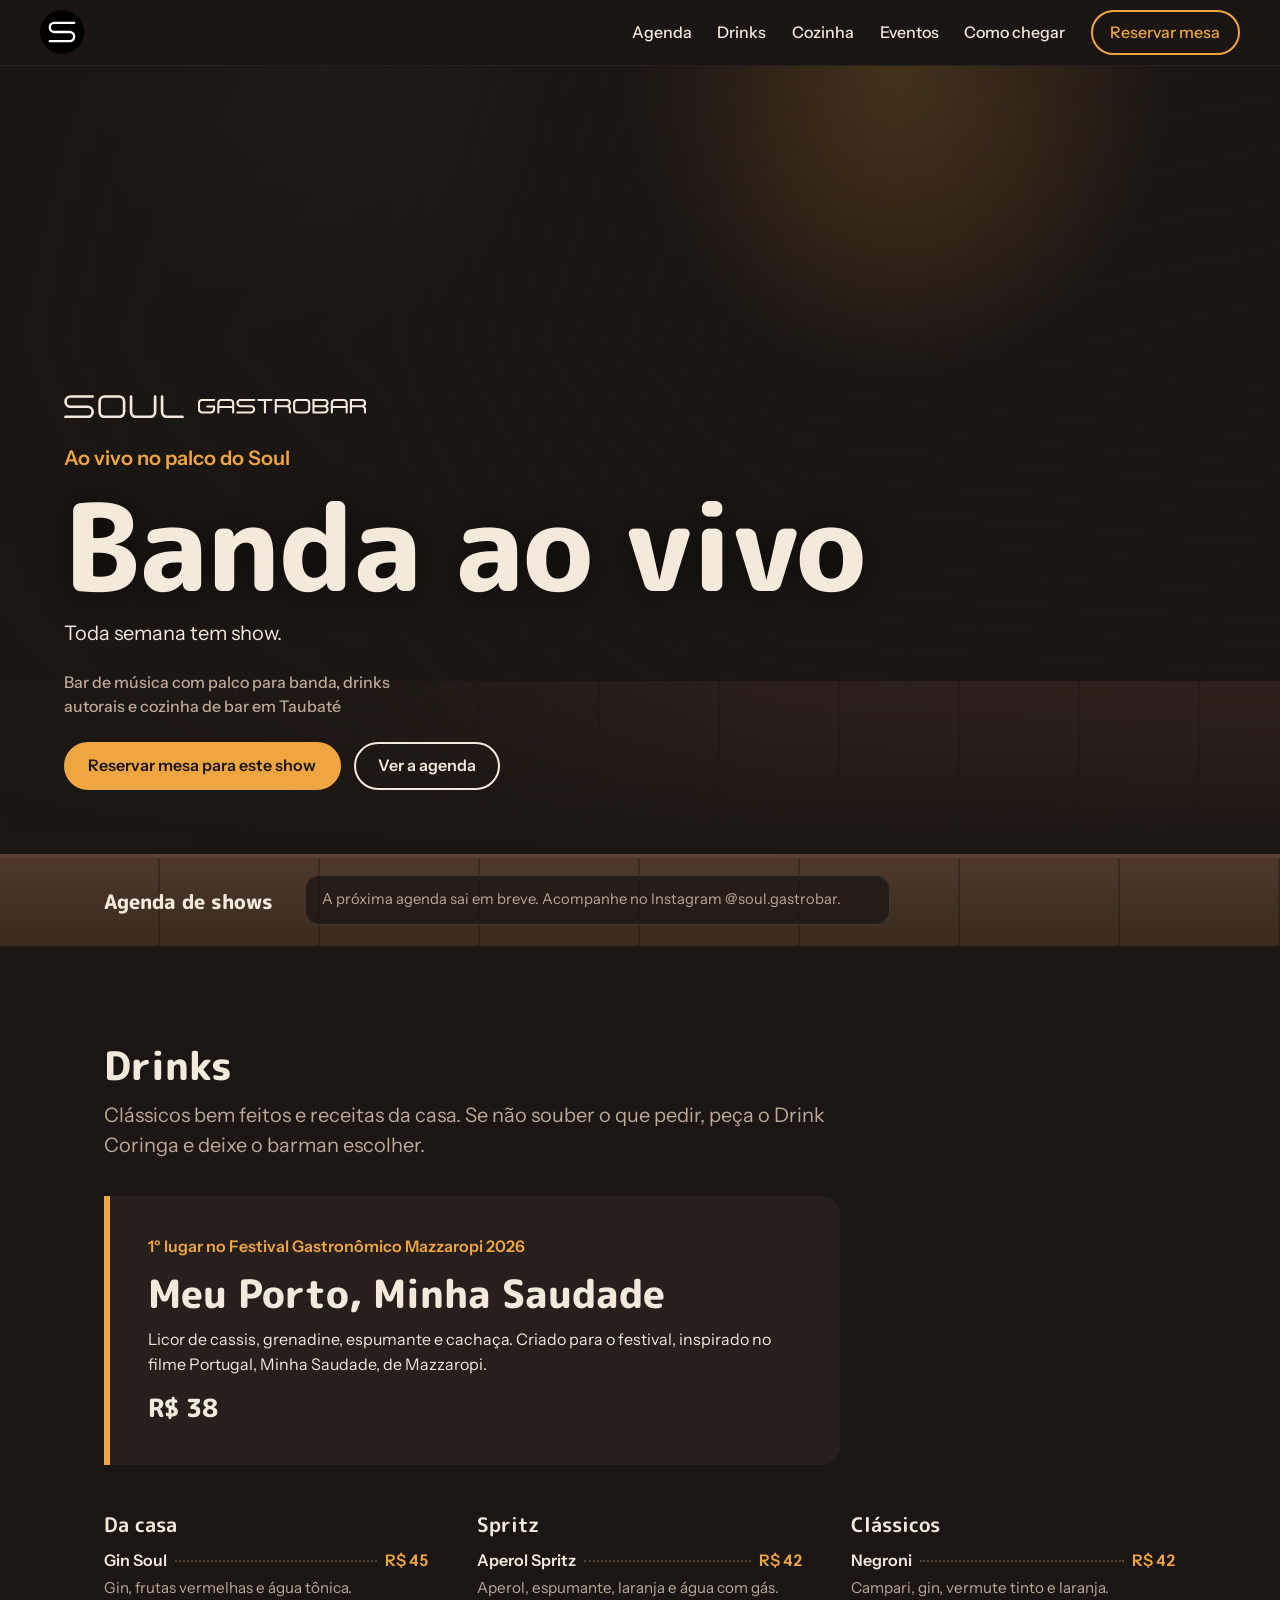
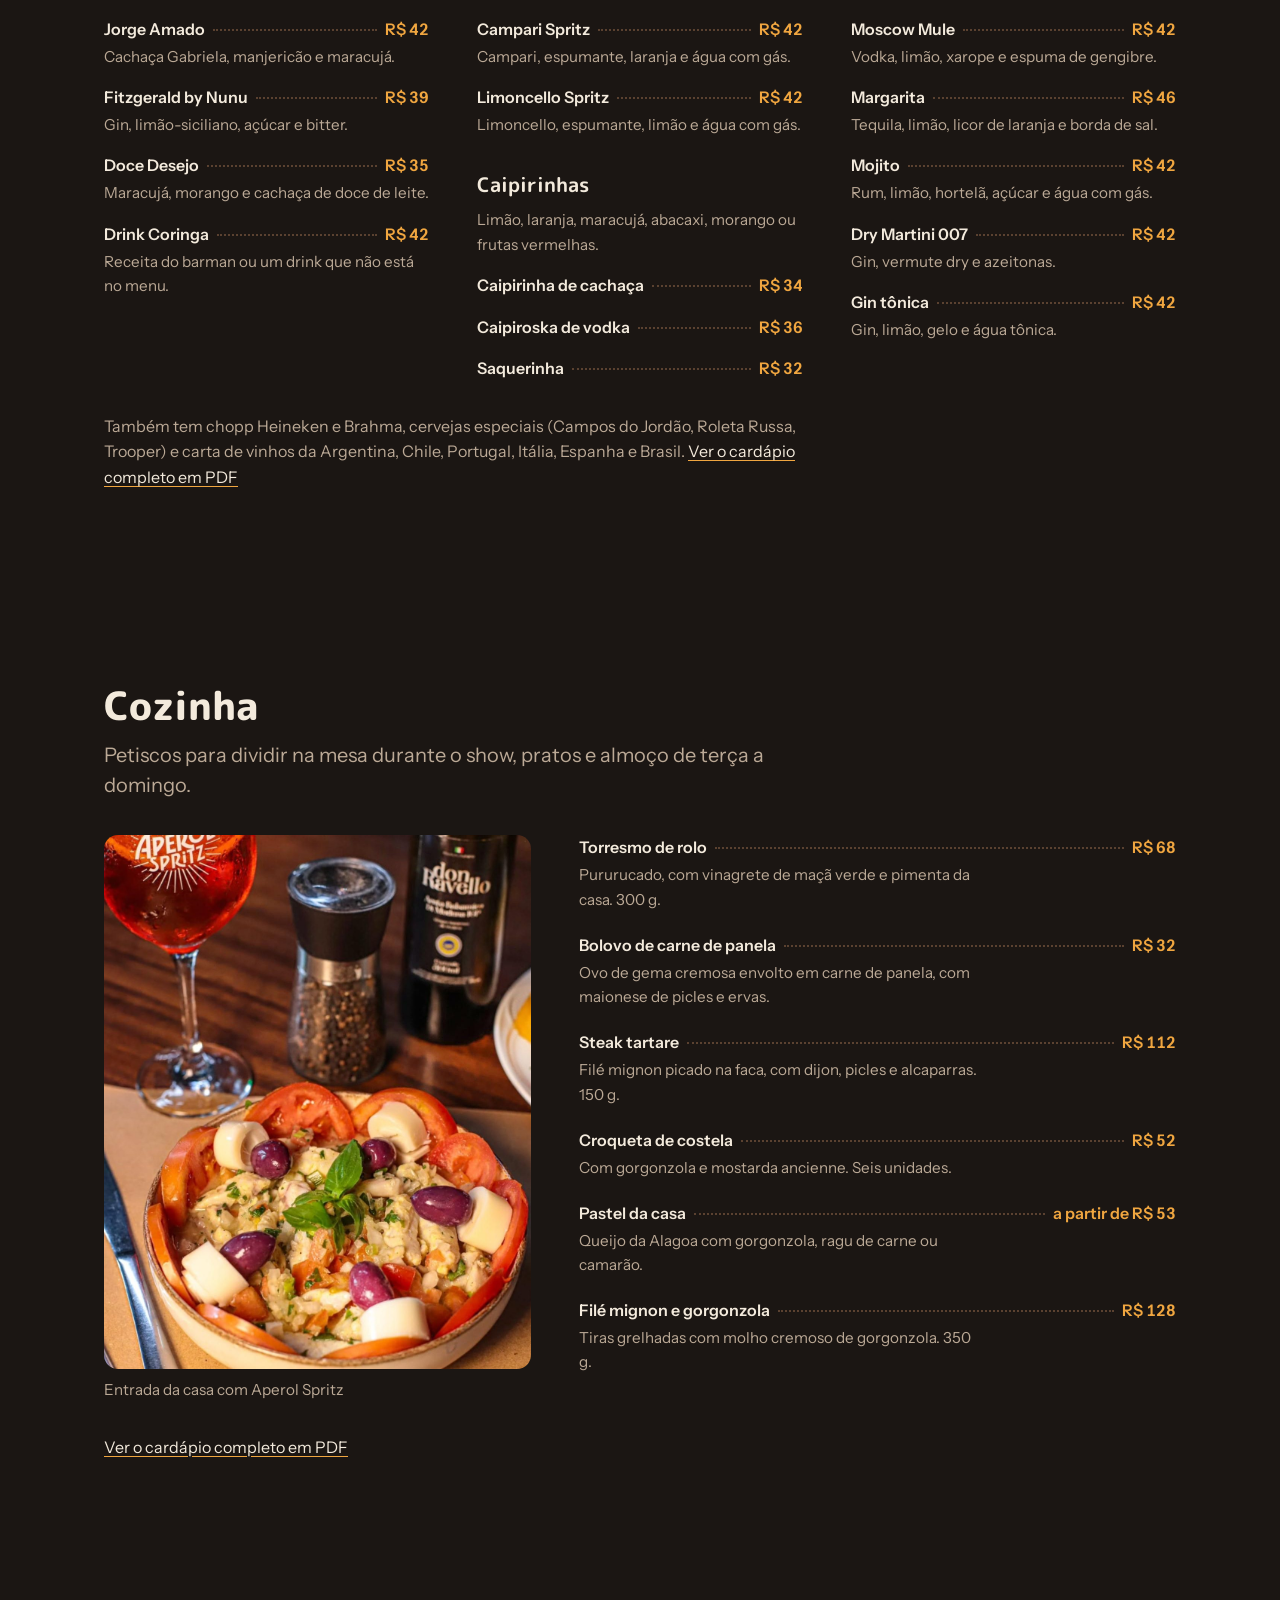
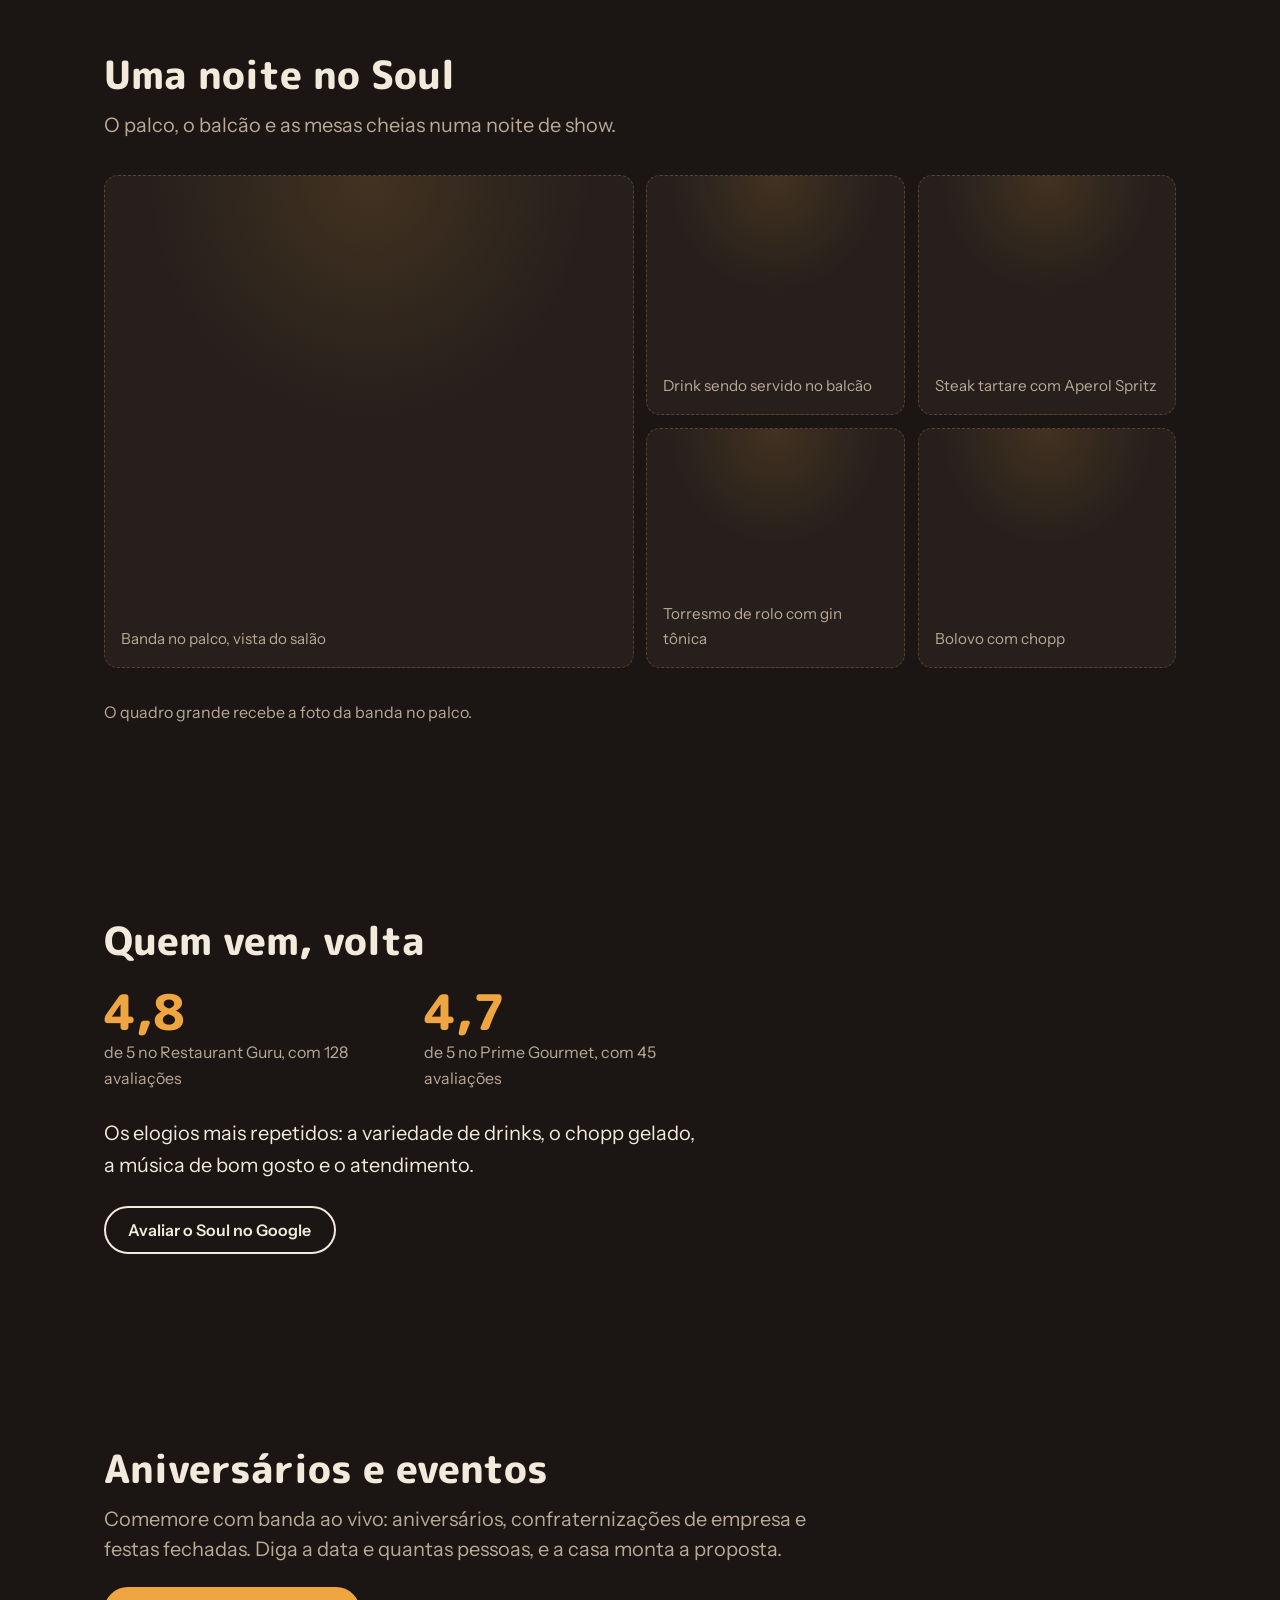
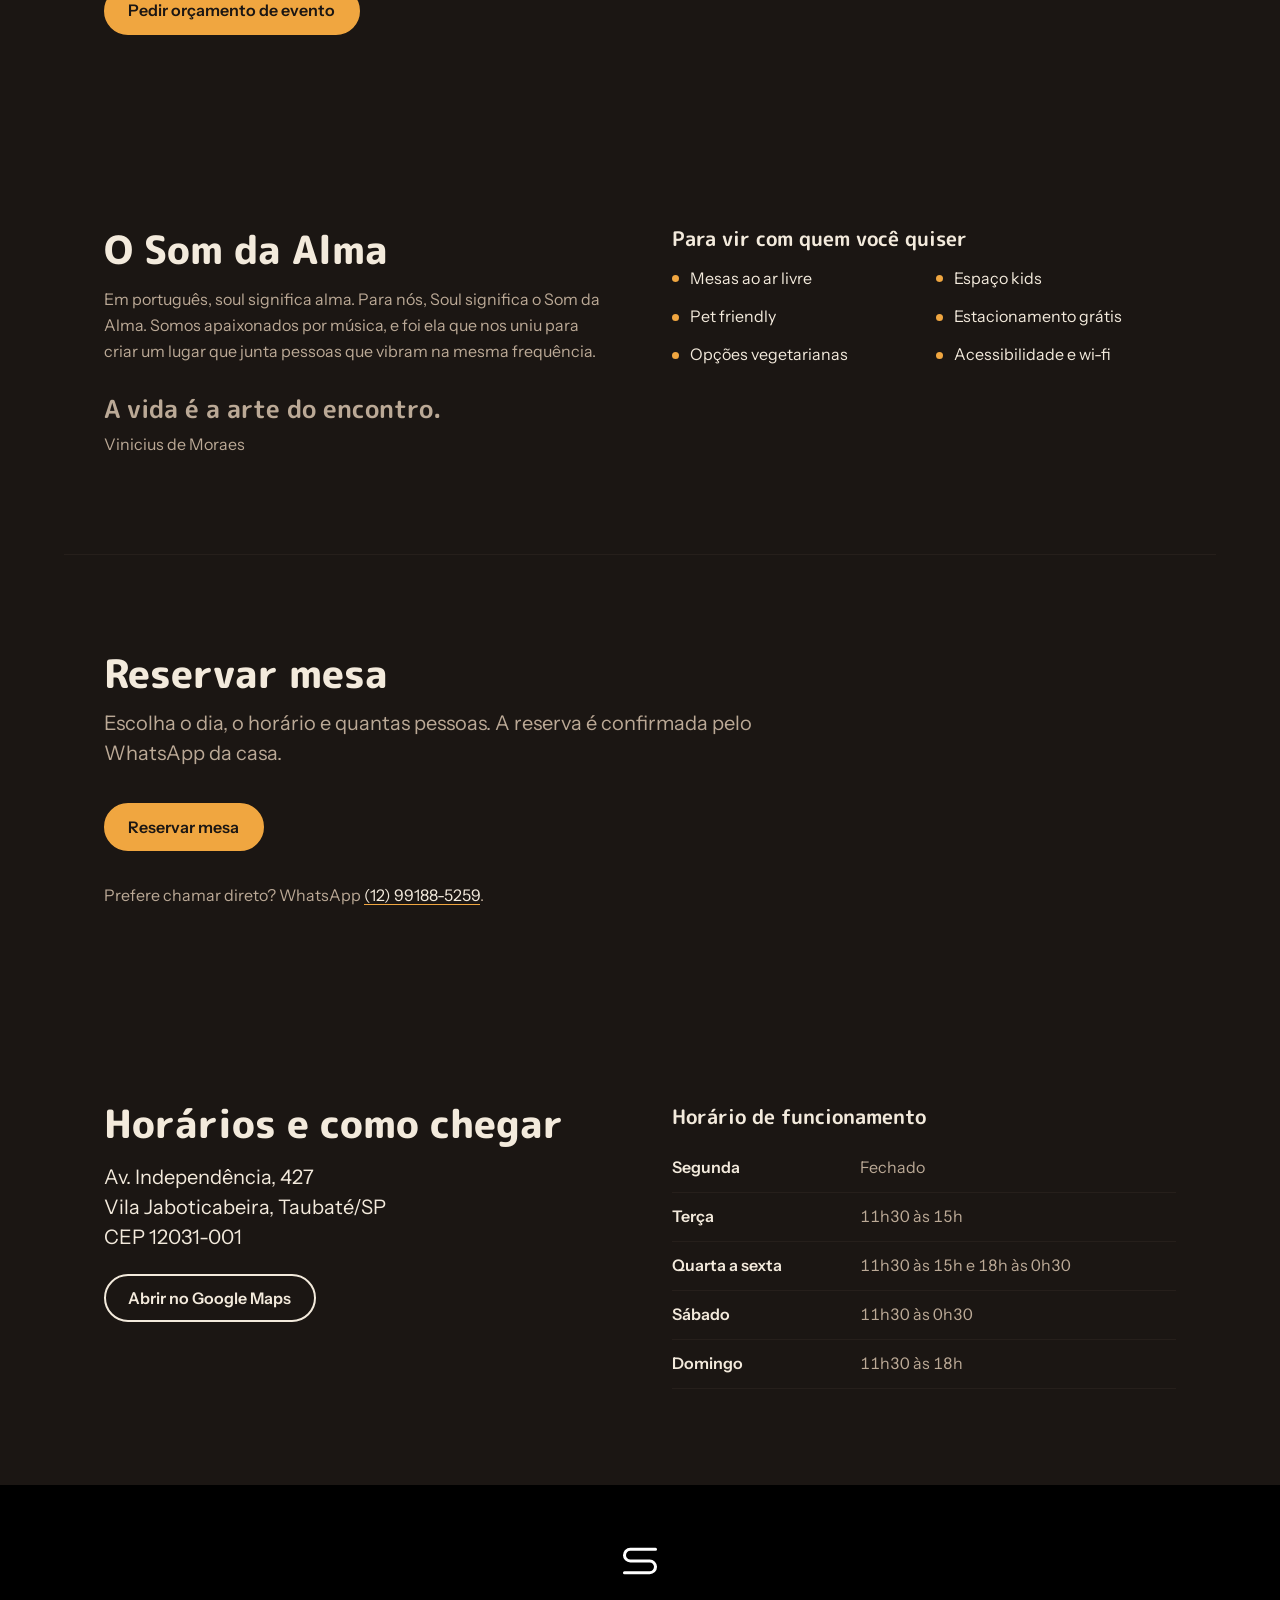
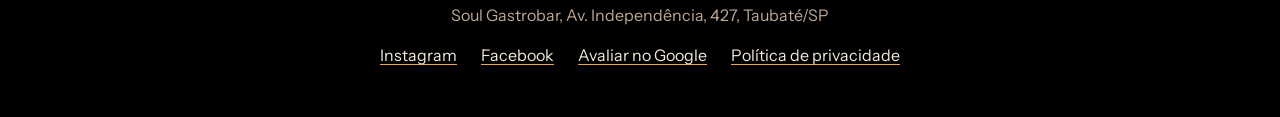
==== commit df46b75b: "Agenda de shows em faixa logo abaixo do topo Co-Authored-By: Claude Opus 5.5 <noreply@anthropic.com>" ====
--- a/index.html
+++ b/index.html
@@ -49,14 +49,12 @@
       </div>
     </section>
 
-    <section id="agenda" class="secao" aria-labelledby="titulo-agenda">
-      <div class="secao-topo">
+    <section id="agenda" class="faixa-agenda" aria-labelledby="titulo-agenda">
+      <div class="faixa-dentro">
         <h2 id="titulo-agenda">Agenda de shows</h2>
-        <p>Tem banda no palco toda semana. Reserve a mesa para o dia do show que você quer ver.</p>
-      </div>
-      <ol class="agenda" id="lista-agenda"></ol>
-      <noscript><p>Ative o JavaScript para ver a agenda, ou consulte <a href="https://www.instagram.com/soul.gastrobar/">@soul.gastrobar</a>.</p></noscript>
-      <p class="nota">Shows especiais com ingresso são vendidos pelo Sympla e anunciados no <a href="https://www.instagram.com/soul.gastrobar/" target="_blank" rel="noopener noreferrer">Instagram do Soul</a>.</p>
+        <ol class="agenda" id="lista-agenda"></ol>
+        <noscript><p>Veja a agenda no Instagram <a href="https://www.instagram.com/soul.gastrobar/">@soul.gastrobar</a>.</p></noscript>
+      </div>
     </section>
 
     <section id="drinks" class="secao secao-drinks" aria-labelledby="titulo-drinks">
--- a/css/site.css
+++ b/css/site.css
@@ -136,26 +136,46 @@
 .secao-topo p { color: var(--fumaca); font-size: var(--t-1); line-height: 1.5; }
 .nota { margin-top: 2rem; color: var(--fumaca); max-width: 65ch; }
 
-/* Agenda */
-.agenda { list-style: none; margin: 0; padding: 0; display: grid; gap: 1px; background: var(--madeira); border-block: 1px solid var(--madeira); }
+/* Agenda: faixa logo abaixo do palco, como a borda de madeira do palco */
+.faixa-agenda {
+  background:
+    repeating-linear-gradient(90deg, transparent 0 158px, rgba(0, 0, 0, .22) 158px 160px),
+    linear-gradient(180deg, #4e3829, #3a2a1f);
+  border-bottom: 1px solid #241a13;
+}
+.faixa-dentro {
+  max-width: var(--largura); margin: 0 auto;
+  padding: 1.1rem var(--lateral);
+  display: flex; align-items: center; gap: 1rem 2rem;
+}
+.faixa-agenda h2 { font-size: var(--t-1); font-weight: 800; flex: none; }
+.agenda {
+  list-style: none; margin: 0; padding: 0 0 .2rem;
+  display: flex; gap: .8rem; flex: 1;
+  overflow-x: auto; scroll-snap-type: x mandatory; scrollbar-width: thin;
+}
 .show {
-  display: grid; gap: .4rem 1.6rem; align-items: center;
-  grid-template-columns: 4.5rem 1fr;
-  padding: 1.4rem 0; background: var(--palco);
-}
-.show-data { grid-row: span 2; line-height: 1; }
-.show-data time { display: grid; justify-items: start; }
-.show-dia { font: 800 var(--t-5)/1 var(--f-display); color: var(--luz); font-variant-numeric: tabular-nums; }
-.show-semana { color: var(--fumaca); font-weight: 500; margin-top: .3rem; }
-.show h3 { font-size: var(--t-2); }
-.show-info { color: var(--fumaca); }
-.show-acao { grid-column: 2; justify-self: start; margin-top: .5rem; }
-@media (min-width: 760px) {
-  .show { grid-template-columns: 7rem 1fr auto; padding: 1.6rem 0; }
-  .show-acao { grid-column: 3; grid-row: 1 / span 2; margin: 0; }
-}
-
-.show-mais { grid-template-columns: 1fr; }
+  flex: 0 0 auto; scroll-snap-align: start;
+  display: grid; grid-template-columns: auto auto; grid-template-rows: auto auto; align-items: center; gap: .1rem 1rem;
+  padding: .7rem 1rem; min-width: 17rem;
+  background: rgba(27, 22, 19, .72); border: 1px solid rgba(243, 234, 220, .12); border-radius: 14px;
+}
+.show-data { grid-row: span 2; margin: 0; line-height: 1; }
+.show-data time { display: grid; justify-items: center; }
+.show-dia { font: 800 var(--t-3)/1 var(--f-display); color: var(--luz); font-variant-numeric: tabular-nums; }
+.show-semana { color: var(--fumaca); font-size: .8rem; margin-top: .2rem; }
+.show h3 { font-size: var(--t-1); line-height: 1.2; }
+.show-info { color: var(--fumaca); font-size: .92rem; }
+.show-acao {
+  grid-column: 3; grid-row: 1 / span 2;
+  min-height: 2.5rem; padding: .5rem 1rem; font-size: .9rem; margin-left: .4rem;
+}
+.show { grid-template-columns: auto 1fr auto; }
+@media (max-width: 640px) {
+  .faixa-dentro { flex-direction: column; align-items: stretch; gap: .7rem; }
+  .show { min-width: 85%; }
+}
+.show-mais { display: flex; align-items: center; min-width: 14rem; max-width: 20rem; }
 
 /* Drinks */
 .campeao {
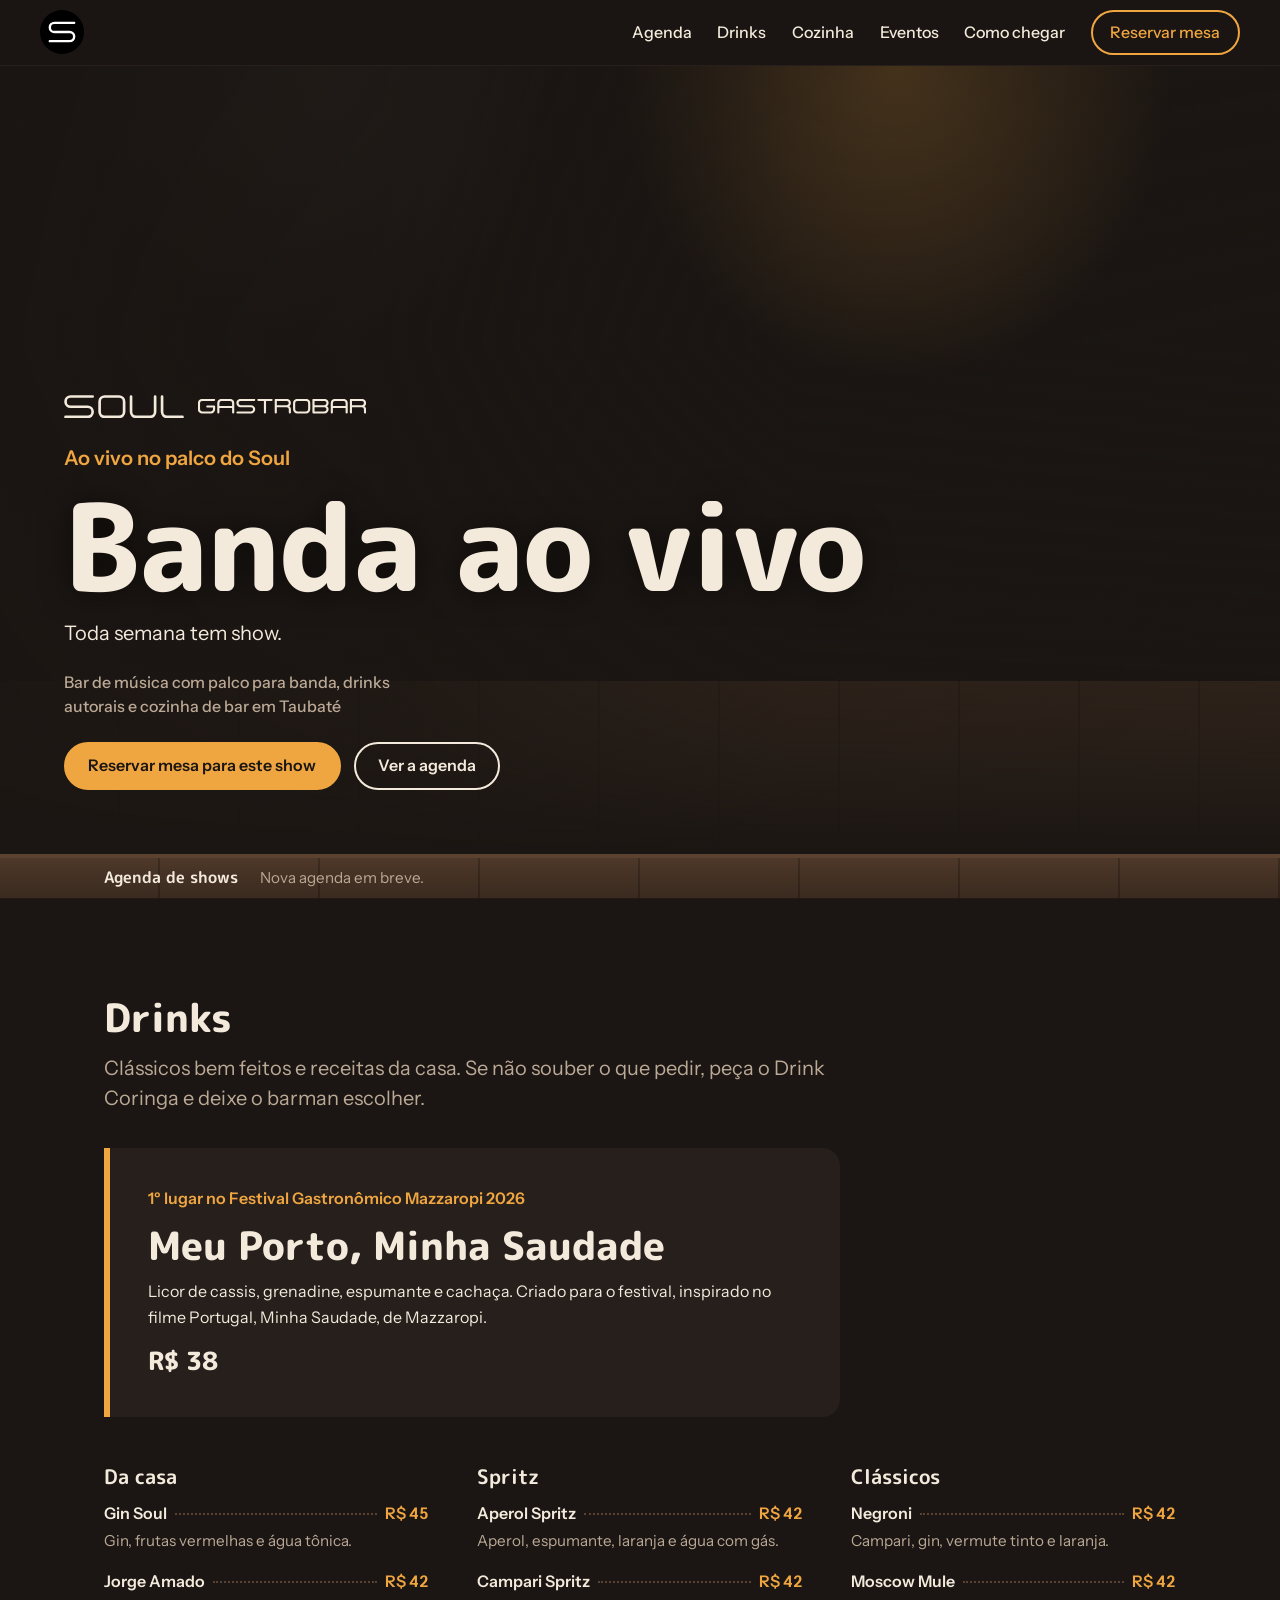
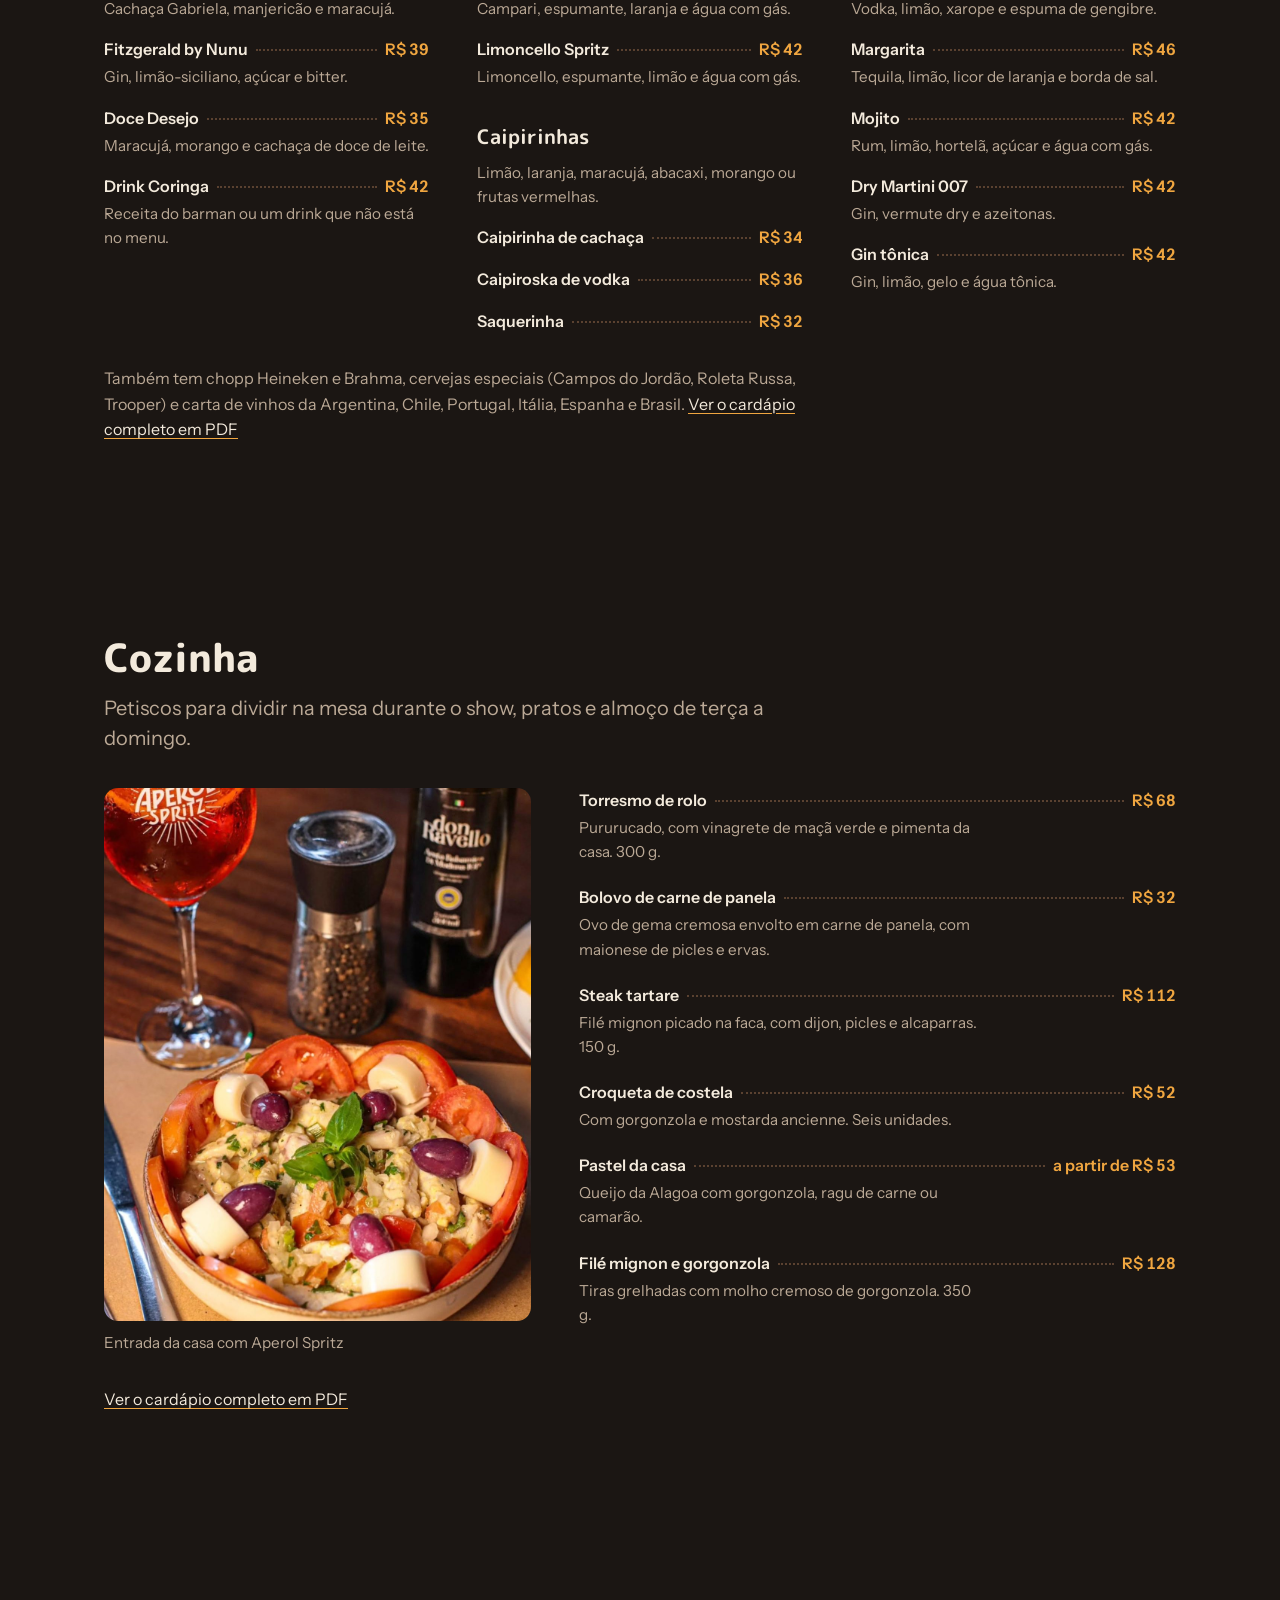
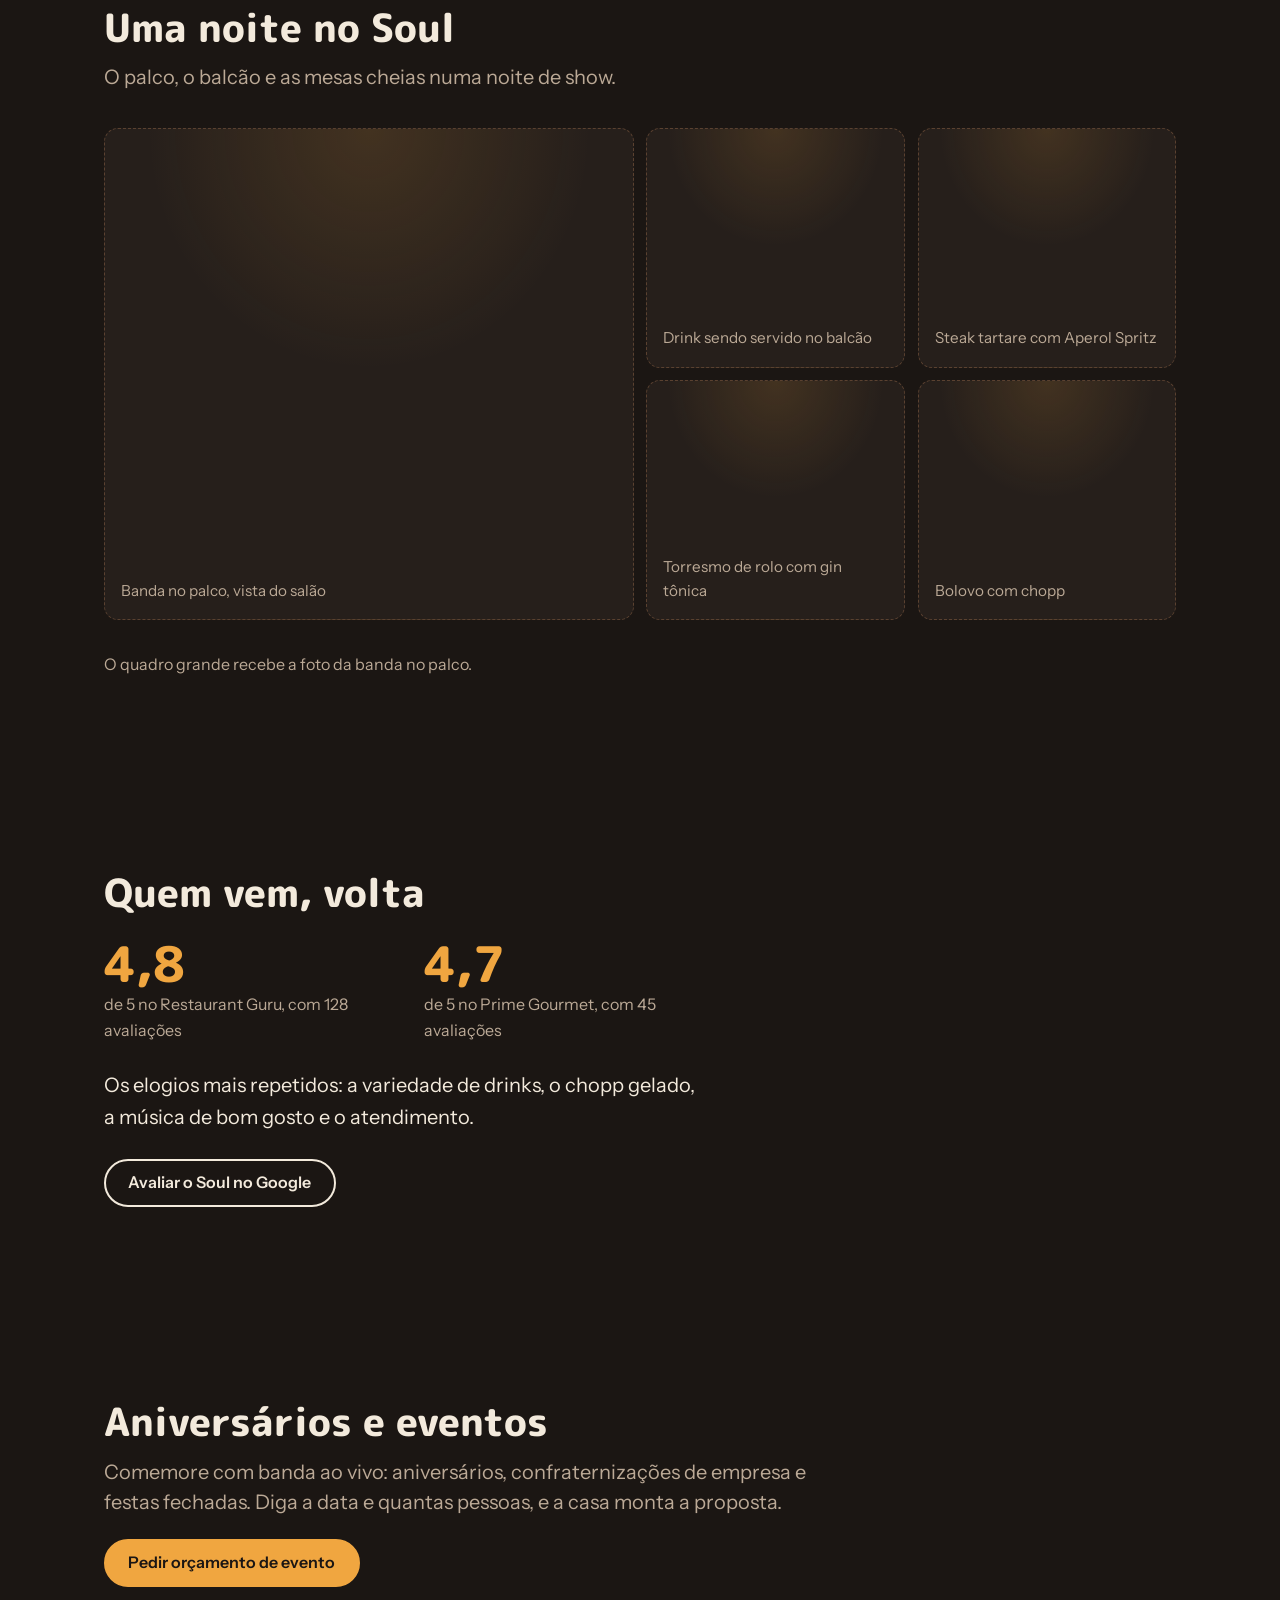
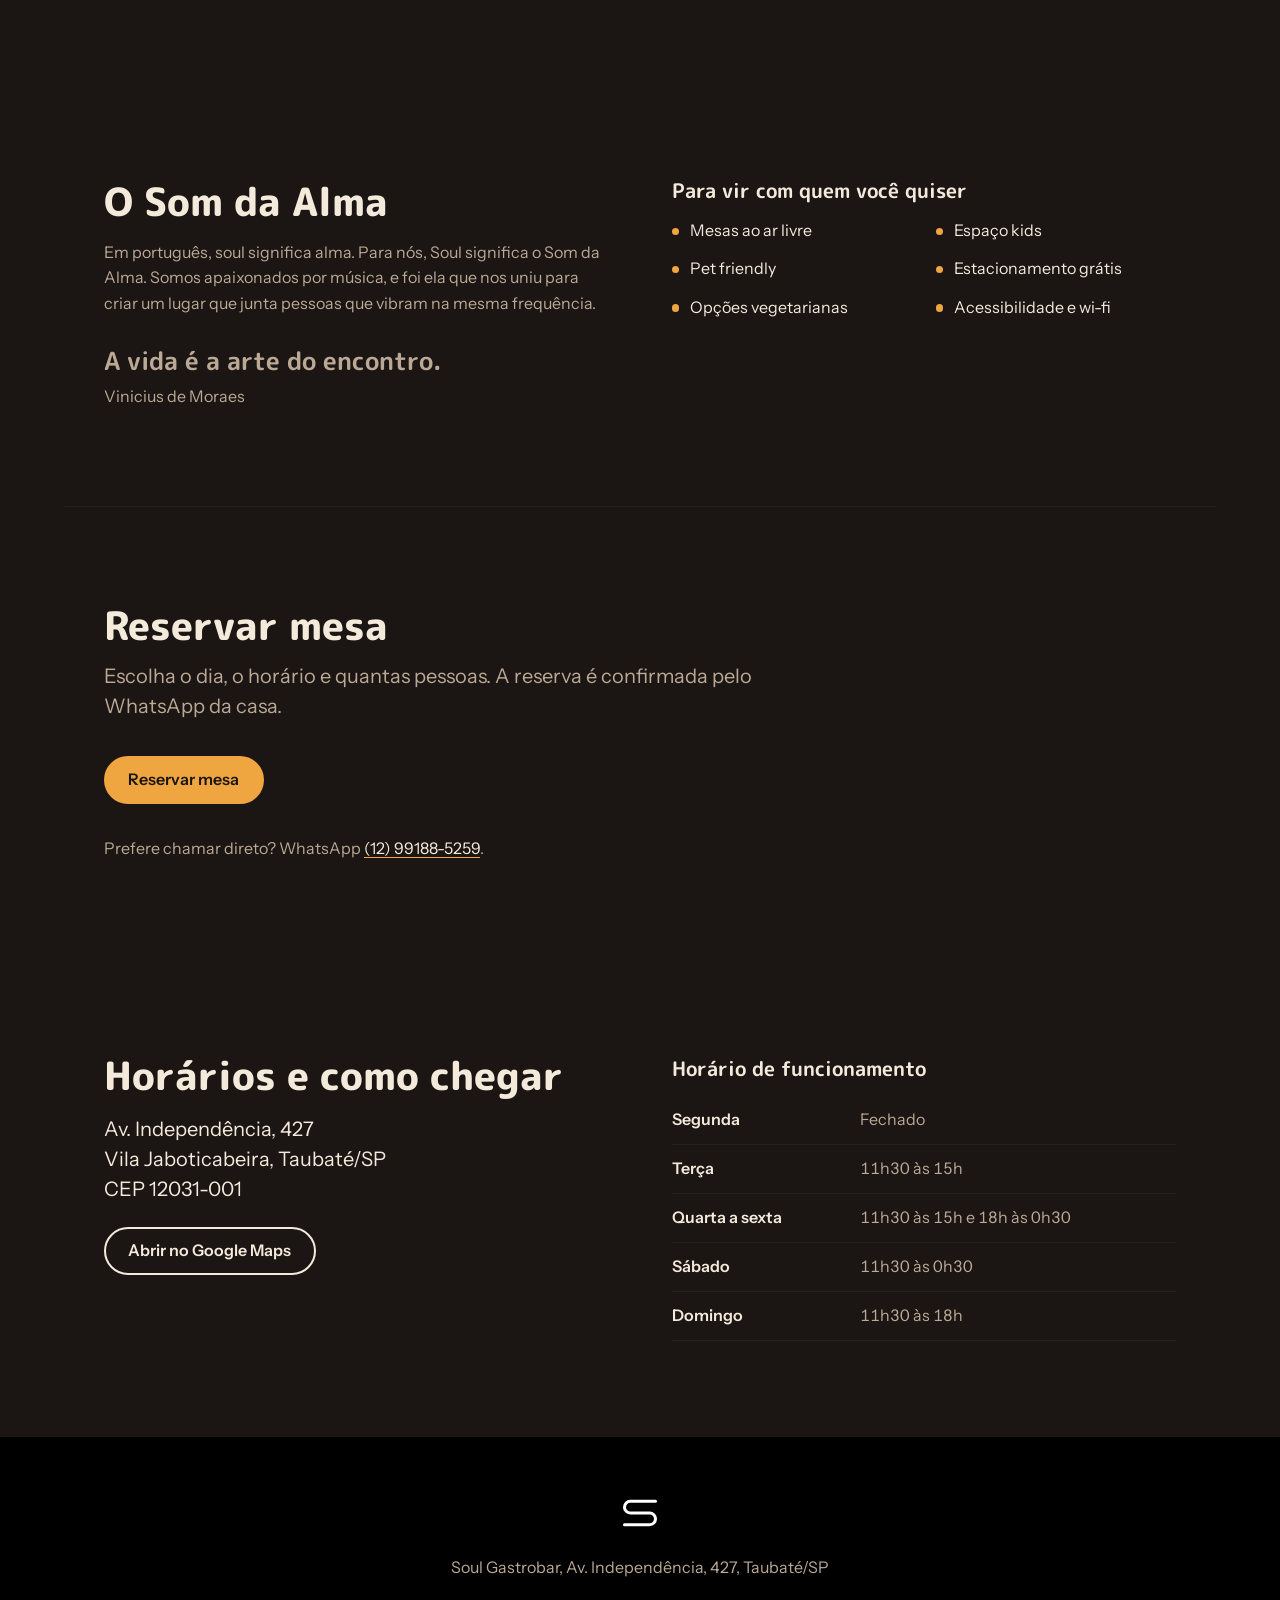
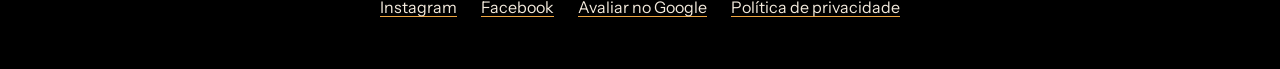
==== commit 77ae4b5b: "Agenda em faixa fina com pop-up da banda A faixa mostra só a data e o nome de cada banda; o clique a" ====
--- a/index.html
+++ b/index.html
@@ -232,6 +232,23 @@
     </ul>
   </footer>
 
+  <dialog class="modal modal-banda" id="modal-banda" aria-labelledby="banda-nome">
+    <div class="banda-foto" id="banda-foto" hidden></div>
+    <div class="modal-caixa">
+      <div class="modal-topo">
+        <p class="banda-quando" id="banda-quando"></p>
+        <button class="modal-fechar" type="button" id="banda-fechar" aria-label="Fechar">Fechar</button>
+      </div>
+      <h2 class="banda-nome" id="banda-nome"></h2>
+      <p class="modal-texto" id="banda-estilo"></p>
+      <p class="banda-sobre" id="banda-sobre" hidden></p>
+      <div class="banda-botoes">
+        <a class="botao" href="#reservar" id="banda-reservar">Reservar mesa para este show</a>
+        <a class="botao botao-contorno" id="banda-ingresso" href="#" target="_blank" rel="noopener noreferrer" hidden>Comprar ingresso</a>
+      </div>
+    </div>
+  </dialog>
+
   <dialog class="modal" id="modal-reserva" aria-labelledby="titulo-modal">
     <div class="modal-caixa">
       <div class="modal-topo">
--- a/css/site.css
+++ b/css/site.css
@@ -22,6 +22,7 @@
 }
 
 *, *::before, *::after { box-sizing: border-box; }
+[hidden] { display: none !important; }
 html { scroll-behavior: smooth; scroll-padding-top: 5rem; }
 body {
   margin: 0;
@@ -136,7 +137,7 @@
 .secao-topo p { color: var(--fumaca); font-size: var(--t-1); line-height: 1.5; }
 .nota { margin-top: 2rem; color: var(--fumaca); max-width: 65ch; }
 
-/* Agenda: faixa logo abaixo do palco, como a borda de madeira do palco */
+/* Agenda: faixa fina logo abaixo do palco, como a borda de madeira do palco */
 .faixa-agenda {
   background:
     repeating-linear-gradient(90deg, transparent 0 158px, rgba(0, 0, 0, .22) 158px 160px),
@@ -145,37 +146,34 @@
 }
 .faixa-dentro {
   max-width: var(--largura); margin: 0 auto;
-  padding: 1.1rem var(--lateral);
-  display: flex; align-items: center; gap: 1rem 2rem;
-}
-.faixa-agenda h2 { font-size: var(--t-1); font-weight: 800; flex: none; }
+  padding: .5rem var(--lateral);
+  display: flex; align-items: center; gap: .6rem 1.4rem;
+}
+.faixa-agenda h2 { font: 700 var(--t-0)/1.2 var(--f-display); flex: none; white-space: nowrap; }
 .agenda {
-  list-style: none; margin: 0; padding: 0 0 .2rem;
-  display: flex; gap: .8rem; flex: 1;
-  overflow-x: auto; scroll-snap-type: x mandatory; scrollbar-width: thin;
-}
-.show {
-  flex: 0 0 auto; scroll-snap-align: start;
-  display: grid; grid-template-columns: auto auto; grid-template-rows: auto auto; align-items: center; gap: .1rem 1rem;
-  padding: .7rem 1rem; min-width: 17rem;
-  background: rgba(27, 22, 19, .72); border: 1px solid rgba(243, 234, 220, .12); border-radius: 14px;
-}
-.show-data { grid-row: span 2; margin: 0; line-height: 1; }
-.show-data time { display: grid; justify-items: center; }
-.show-dia { font: 800 var(--t-3)/1 var(--f-display); color: var(--luz); font-variant-numeric: tabular-nums; }
-.show-semana { color: var(--fumaca); font-size: .8rem; margin-top: .2rem; }
-.show h3 { font-size: var(--t-1); line-height: 1.2; }
-.show-info { color: var(--fumaca); font-size: .92rem; }
-.show-acao {
-  grid-column: 3; grid-row: 1 / span 2;
-  min-height: 2.5rem; padding: .5rem 1rem; font-size: .9rem; margin-left: .4rem;
-}
-.show { grid-template-columns: auto 1fr auto; }
-@media (max-width: 640px) {
-  .faixa-dentro { flex-direction: column; align-items: stretch; gap: .7rem; }
-  .show { min-width: 85%; }
-}
-.show-mais { display: flex; align-items: center; min-width: 14rem; max-width: 20rem; }
+  list-style: none; margin: 0; padding: 0;
+  display: flex; gap: .5rem; flex: 1; min-width: 0;
+  overflow-x: auto; scrollbar-width: none;
+}
+.agenda::-webkit-scrollbar { display: none; }
+.agenda li { flex: none; }
+.show-chip {
+  display: inline-flex; align-items: baseline; gap: .55rem;
+  padding: .4rem .95rem; min-height: 2.3rem;
+  font: 600 .95rem/1.2 var(--f-texto); color: var(--creme); cursor: pointer;
+  background: rgba(27, 22, 19, .7); border: 1px solid rgba(243, 234, 220, .16); border-radius: 999px;
+}
+.show-chip:hover { border-color: var(--luz); }
+.chip-data { color: var(--luz); font-weight: 700; font-variant-numeric: tabular-nums; }
+.show-vazio { color: var(--fumaca); font-size: .95rem; }
+
+/* Pop-up da banda */
+.modal-banda { width: min(30rem, calc(100% - 2rem)); overflow: hidden; }
+.banda-foto img { display: block; width: 100%; aspect-ratio: 16 / 9; object-fit: cover; object-position: center 30%; }
+.banda-quando { color: var(--luz); font-weight: 600; }
+.banda-nome { font: 800 var(--t-4)/1.05 var(--f-display); }
+.banda-sobre { color: var(--creme); line-height: 1.55; }
+.banda-botoes { display: flex; flex-wrap: wrap; gap: .7rem; margin-top: .4rem; }
 
 /* Drinks */
 .campeao {
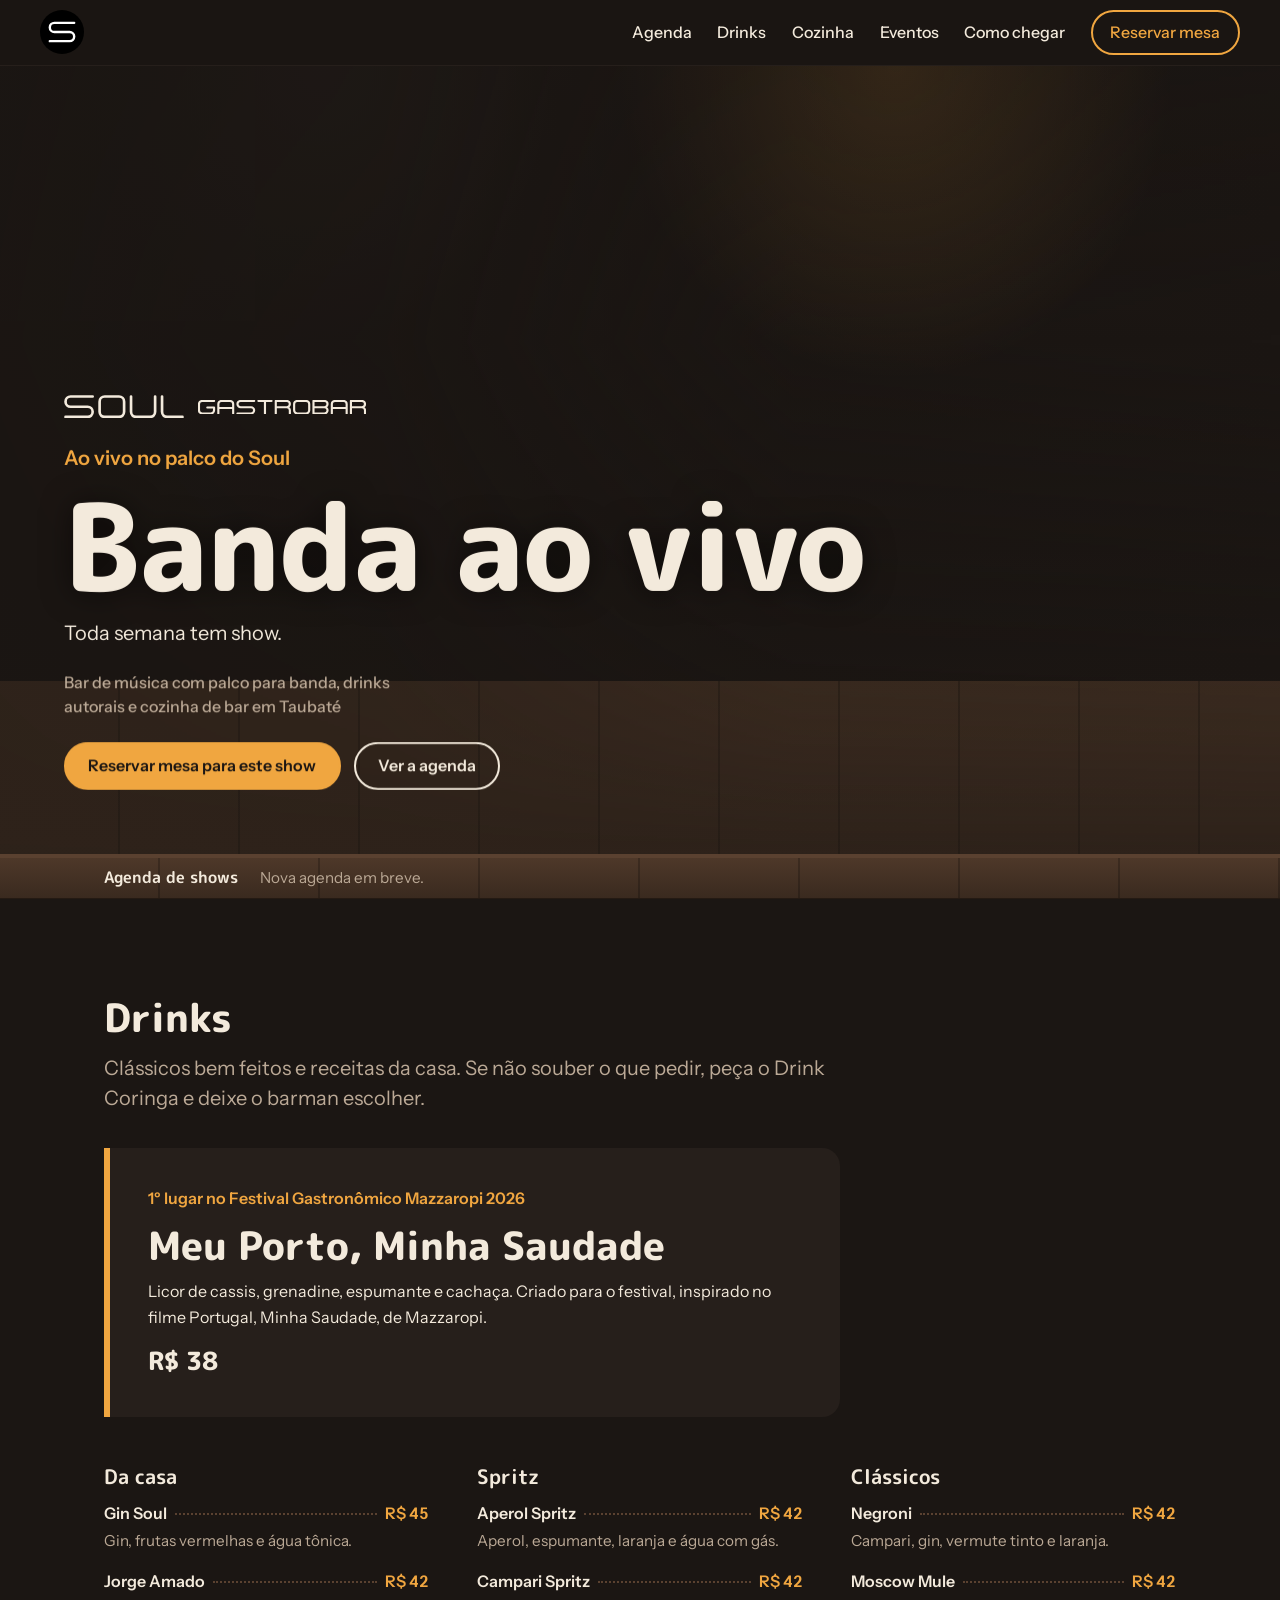
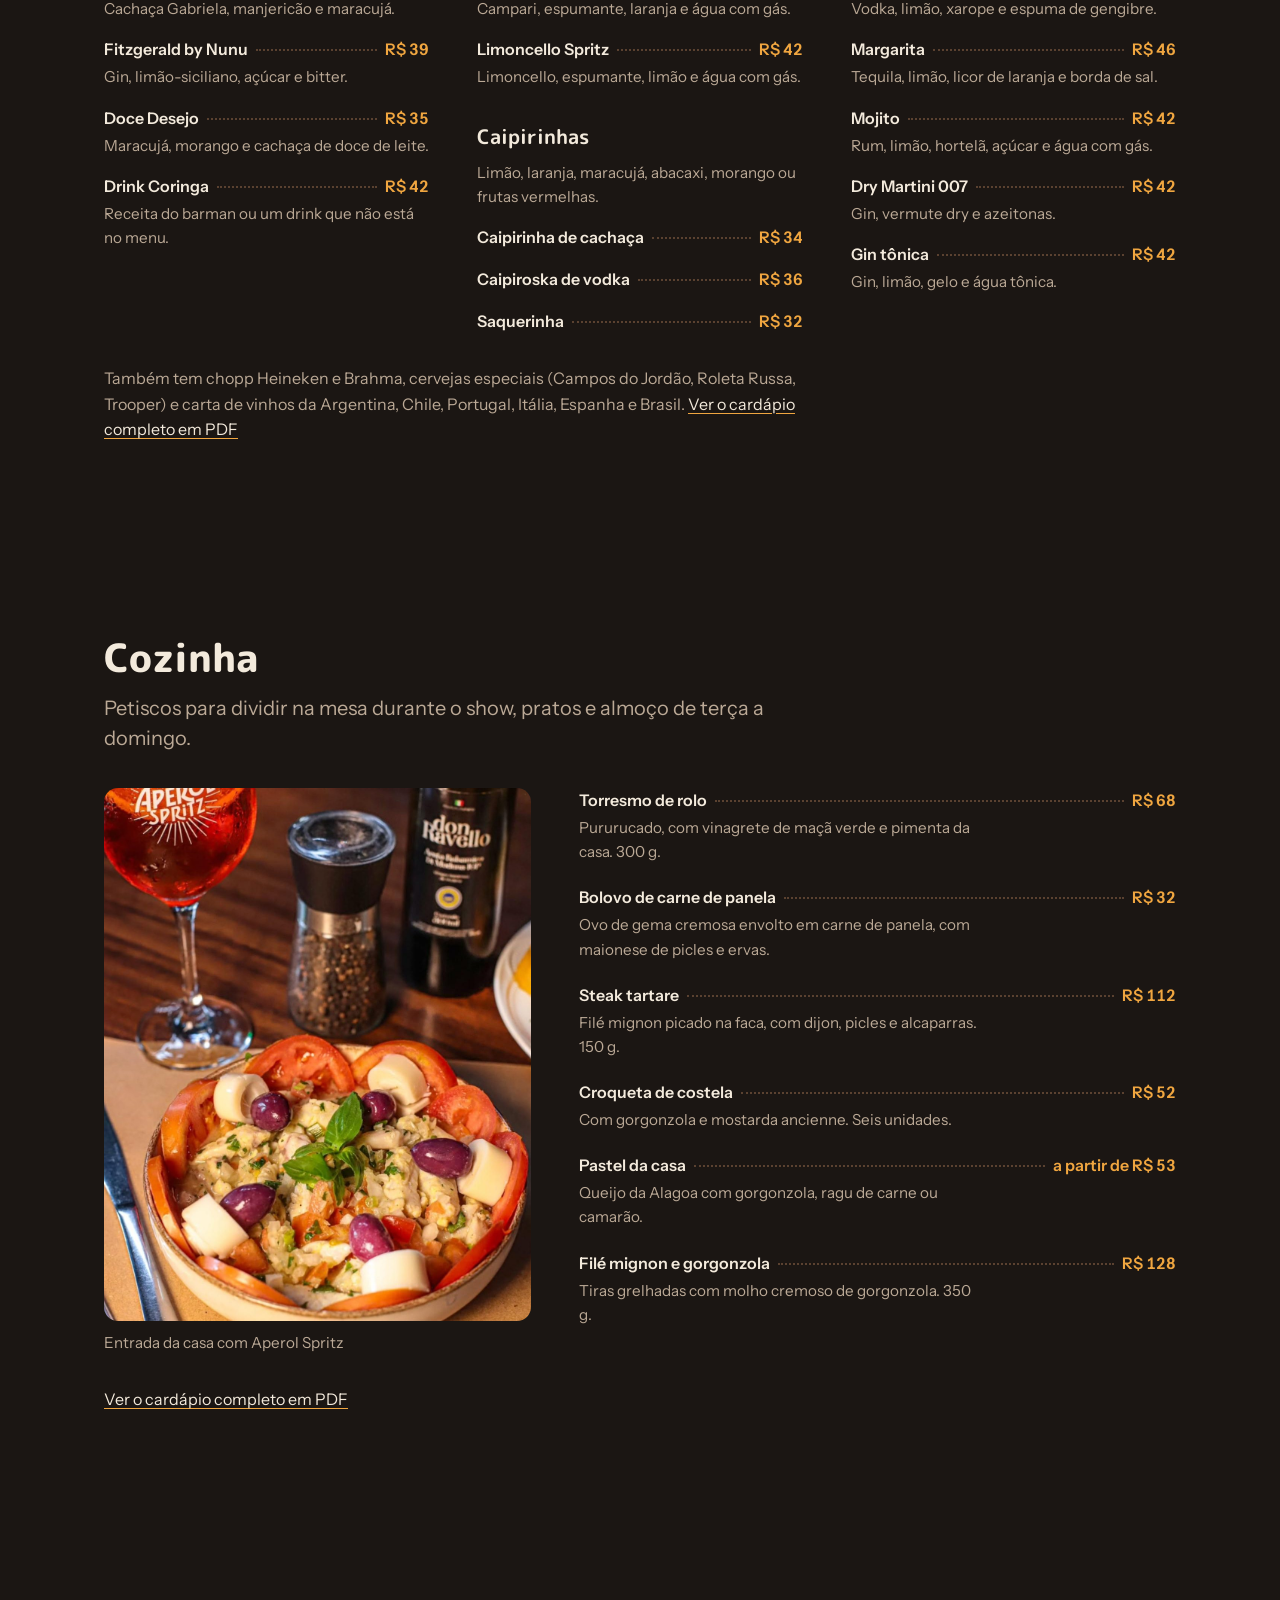
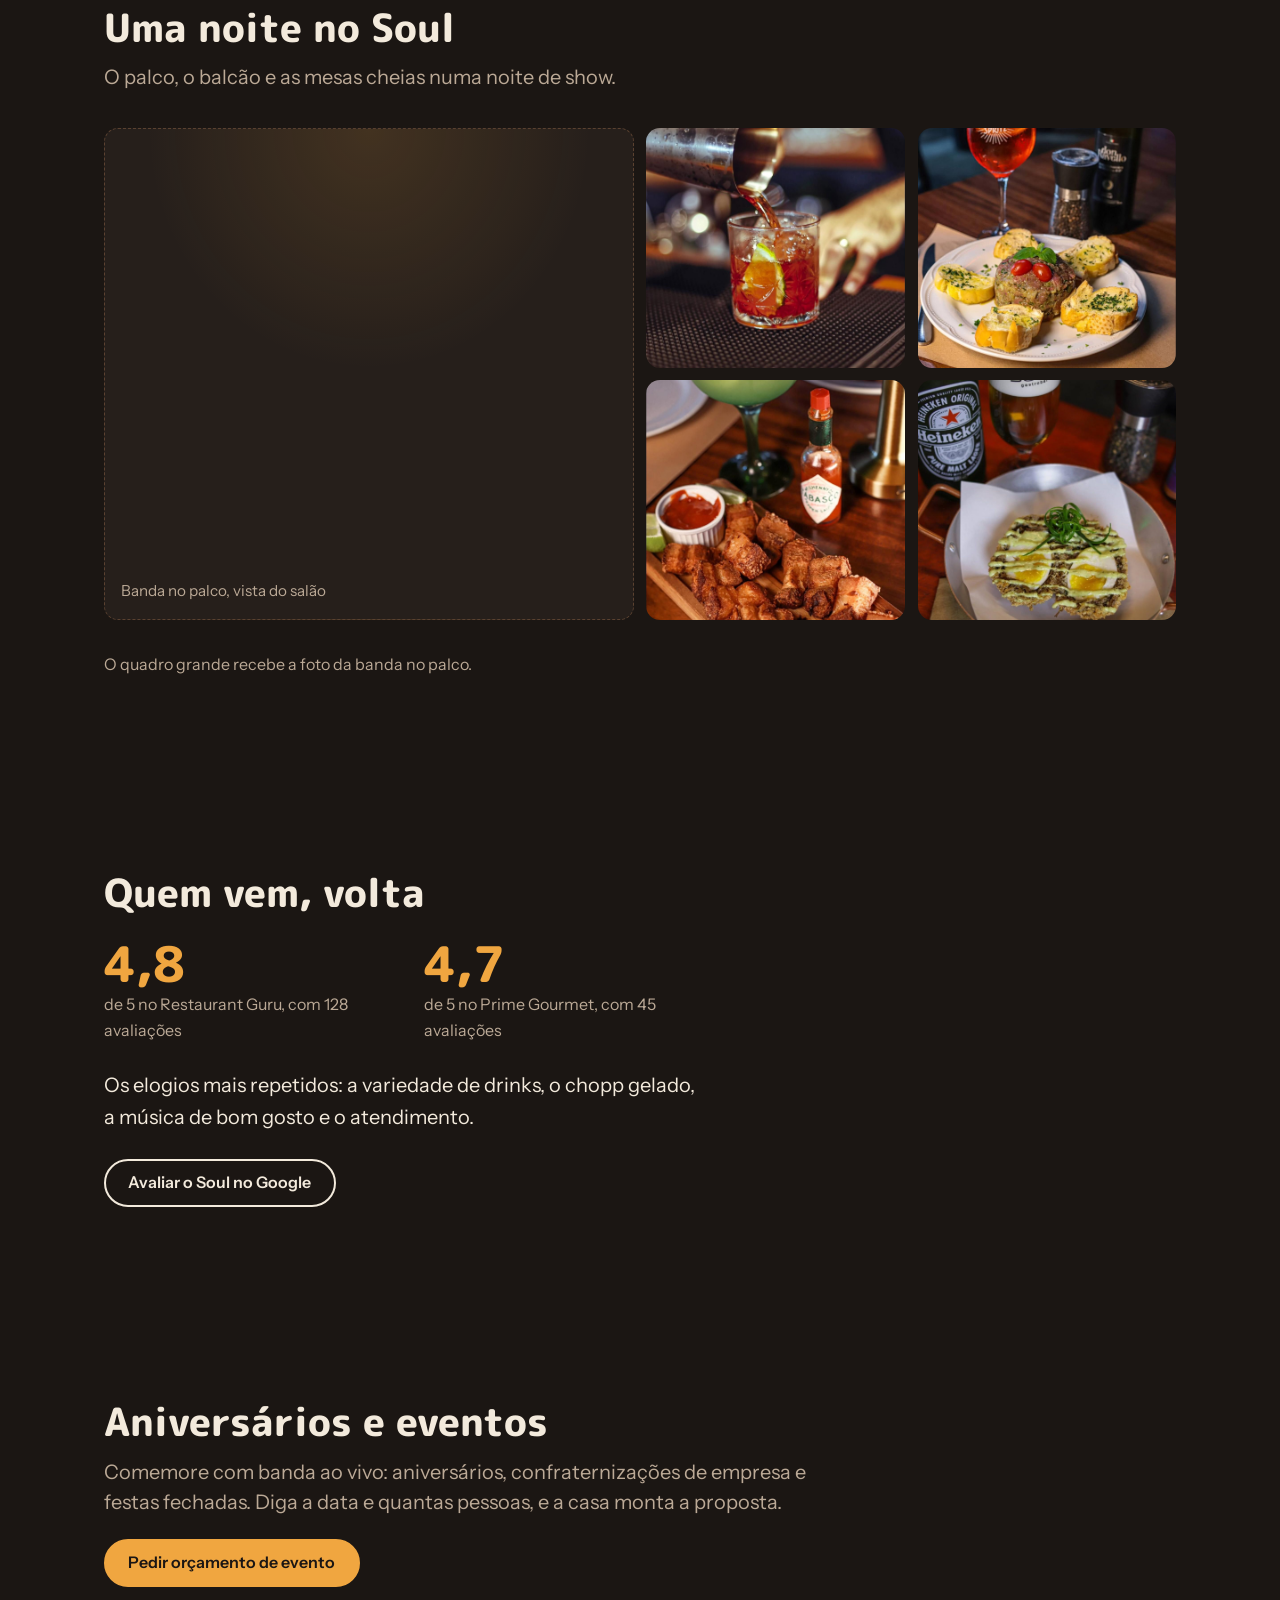
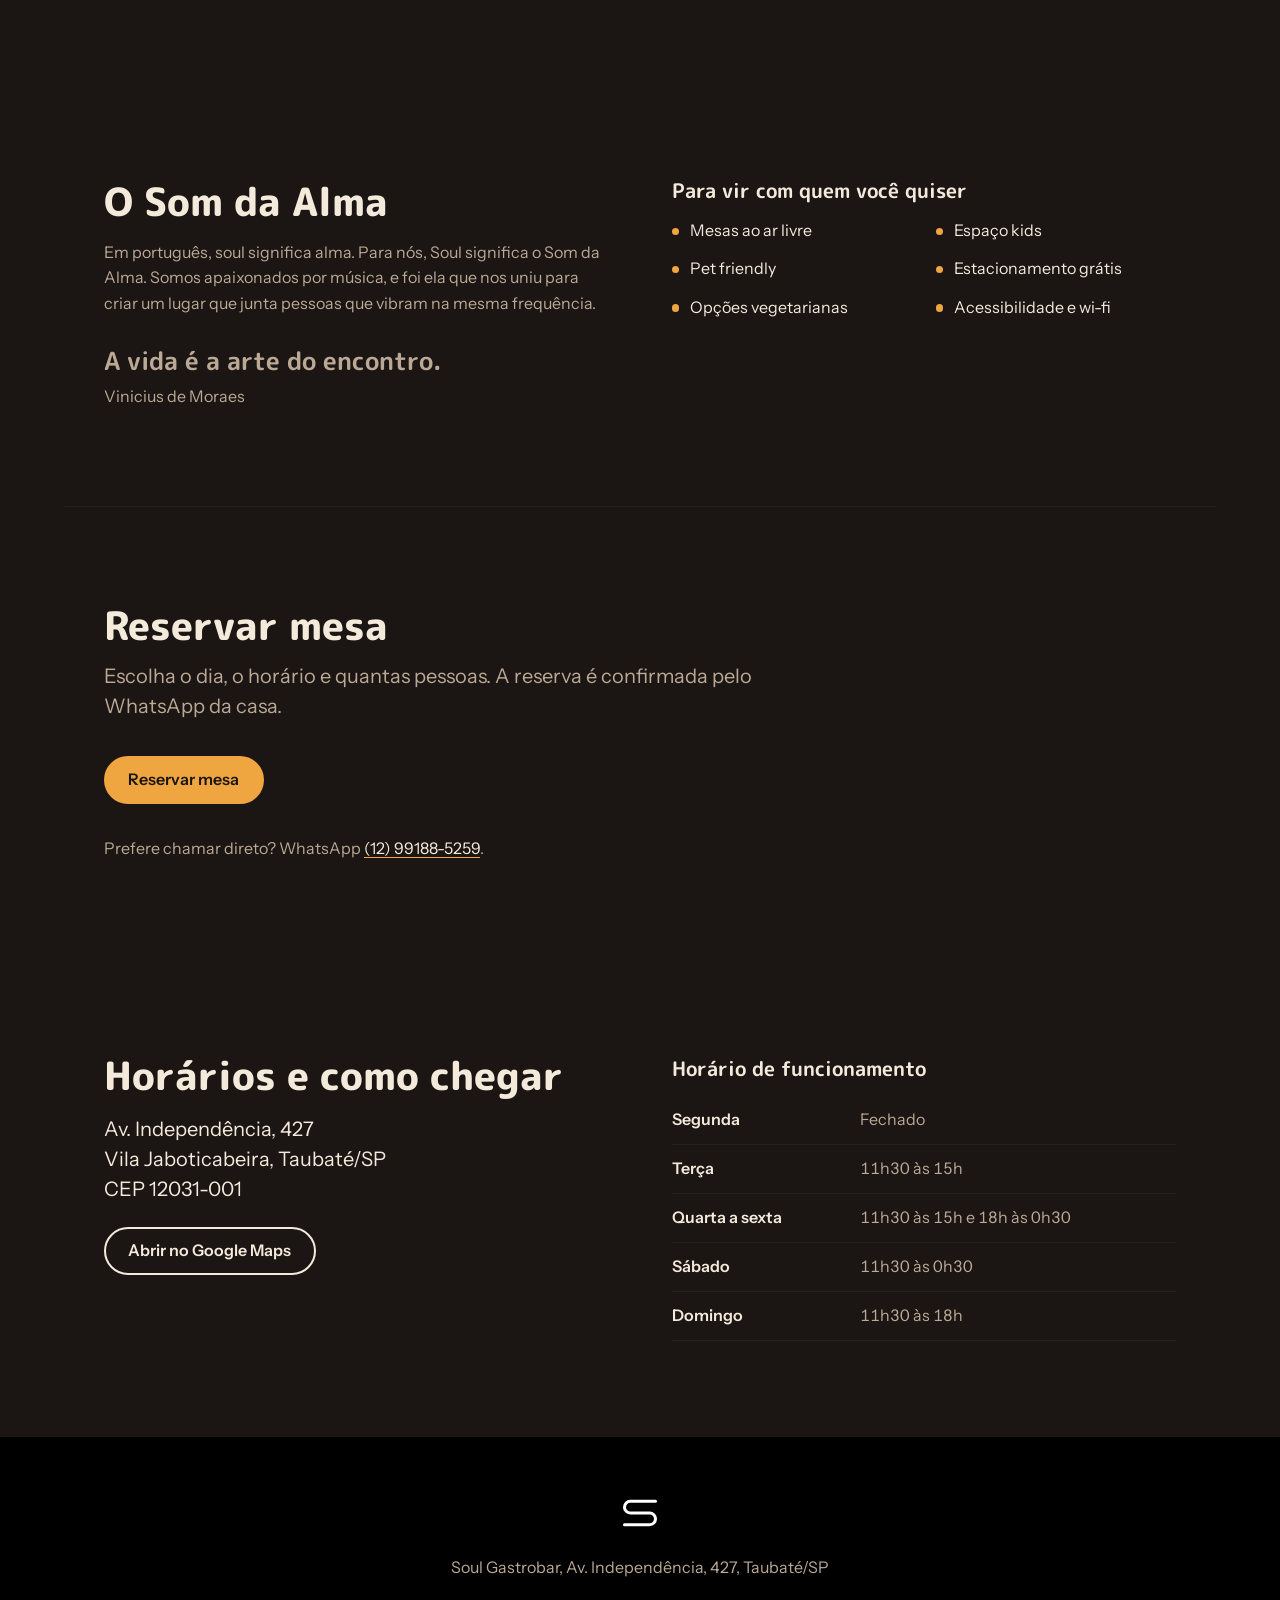
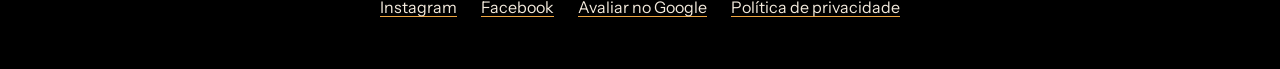
==== commit c5878214: "Parallax em camadas na rolagem e correção das fotos da galeria O topo ganha camadas que andam em vel" ====
--- a/index.html
+++ b/index.html
@@ -119,7 +119,9 @@
       </div>
       <div class="cozinha">
         <figure class="cozinha-foto">
-          <img src="img/galeria/entrada-aperol.jpg" alt="Entrada da casa com tomate, palmito e azeitonas, ao lado de um Aperol Spritz" width="1159" height="1415" loading="lazy">
+          <div class="cozinha-quadro">
+            <img src="img/galeria/entrada-aperol.jpg" alt="Entrada da casa com tomate, palmito e azeitonas, ao lado de um Aperol Spritz" width="1159" height="1415" loading="lazy">
+          </div>
           <figcaption>Entrada da casa com Aperol Spritz</figcaption>
         </figure>
         <ul class="pratos">
--- a/css/site.css
+++ b/css/site.css
@@ -201,7 +201,8 @@
 .cozinha { display: grid; gap: 2rem 3rem; align-items: start; }
 @media (min-width: 900px) { .cozinha { grid-template-columns: minmax(0, 5fr) minmax(0, 7fr); } }
 .cozinha-foto { margin: 0; display: grid; gap: .6rem; }
-.cozinha-foto img { width: 100%; aspect-ratio: 4 / 5; object-fit: cover; border-radius: 14px; }
+.cozinha-quadro { overflow: hidden; border-radius: 14px; aspect-ratio: 4 / 5; }
+.cozinha-foto img { width: 100%; height: 100%; object-fit: cover; }
 .cozinha-foto figcaption { color: var(--fumaca); font-size: .95rem; }
 .pratos { gap: 1.3rem; }
 
@@ -304,6 +305,44 @@
 }
 @media (min-width: 860px) { .reservar-fixo { display: none; } .rodape { padding-bottom: 3rem; } }
 
+/* Parallax em camadas: cada camada anda numa velocidade diferente com a rolagem.
+   Feito só em CSS (animações ligadas à rolagem): sem script, nada muda no HTML.
+   Navegador sem suporte ou com "reduzir movimento" vê a página parada, igual. */
+@media (prefers-reduced-motion: no-preference) {
+  @supports (animation-timeline: view()) {
+    /* Topo: a foto da banda fica "mais longe" e desce devagar; a luz, o letreiro e o texto vêm por cima */
+    .palco { view-timeline-name: --palco; }
+    .palco-midia, .palco-luz, .palco-marca, .palco-quando, .palco-banda, .palco-estilo, .palco h1, .palco-botoes {
+      animation-timing-function: linear; animation-fill-mode: both;
+      animation-timeline: --palco; animation-range: exit 0% exit 100%;
+      will-change: transform;
+    }
+    .palco-midia { animation-name: px-fundo; }
+    .palco-luz { animation-name: px-luz; }
+    .palco-marca { animation-name: px-marca; }
+    .palco-quando, .palco-banda, .palco-estilo { animation-name: px-banda; }
+    .palco h1, .palco-botoes { animation-name: px-frente; }
+
+    /* Fotos: a imagem corre dentro da moldura */
+    .foto img, .cozinha-quadro img {
+      animation: px-foto linear both; animation-timeline: view(); animation-range: cover 0% cover 100%;
+    }
+    /* Títulos e o drink campeão sobem um pouco mais rápido que o texto em volta */
+    .secao-topo h2, .sobre h2, .chegar h2, #titulo-avaliacoes {
+      animation: px-titulo linear both; animation-timeline: view(); animation-range: entry 0% cover 60%;
+    }
+    .campeao { animation: px-campeao linear both; animation-timeline: view(); animation-range: entry 0% cover 70%; }
+  }
+}
+@keyframes px-fundo { from { transform: translateY(0) scale(1.06); } to { transform: translateY(42vh) scale(1.06); } }
+@keyframes px-luz { to { transform: translateY(28vh); } }
+@keyframes px-marca { to { transform: translateY(22vh); opacity: .2; } }
+@keyframes px-banda { to { transform: translateY(13vh); opacity: .25; } }
+@keyframes px-frente { to { transform: translateY(5vh); opacity: .15; } }
+@keyframes px-foto { from { transform: translateY(-7%) scale(1.16); } to { transform: translateY(7%) scale(1.16); } }
+@keyframes px-titulo { from { transform: translateY(2.2rem); opacity: .35; } to { transform: none; opacity: 1; } }
+@keyframes px-campeao { from { transform: translateY(3rem); } to { transform: none; } }
+
 @media (prefers-reduced-motion: reduce) {
   *, *::before, *::after { animation: none !important; transition: none !important; scroll-behavior: auto !important; }
   .palco-luz { opacity: 1; }
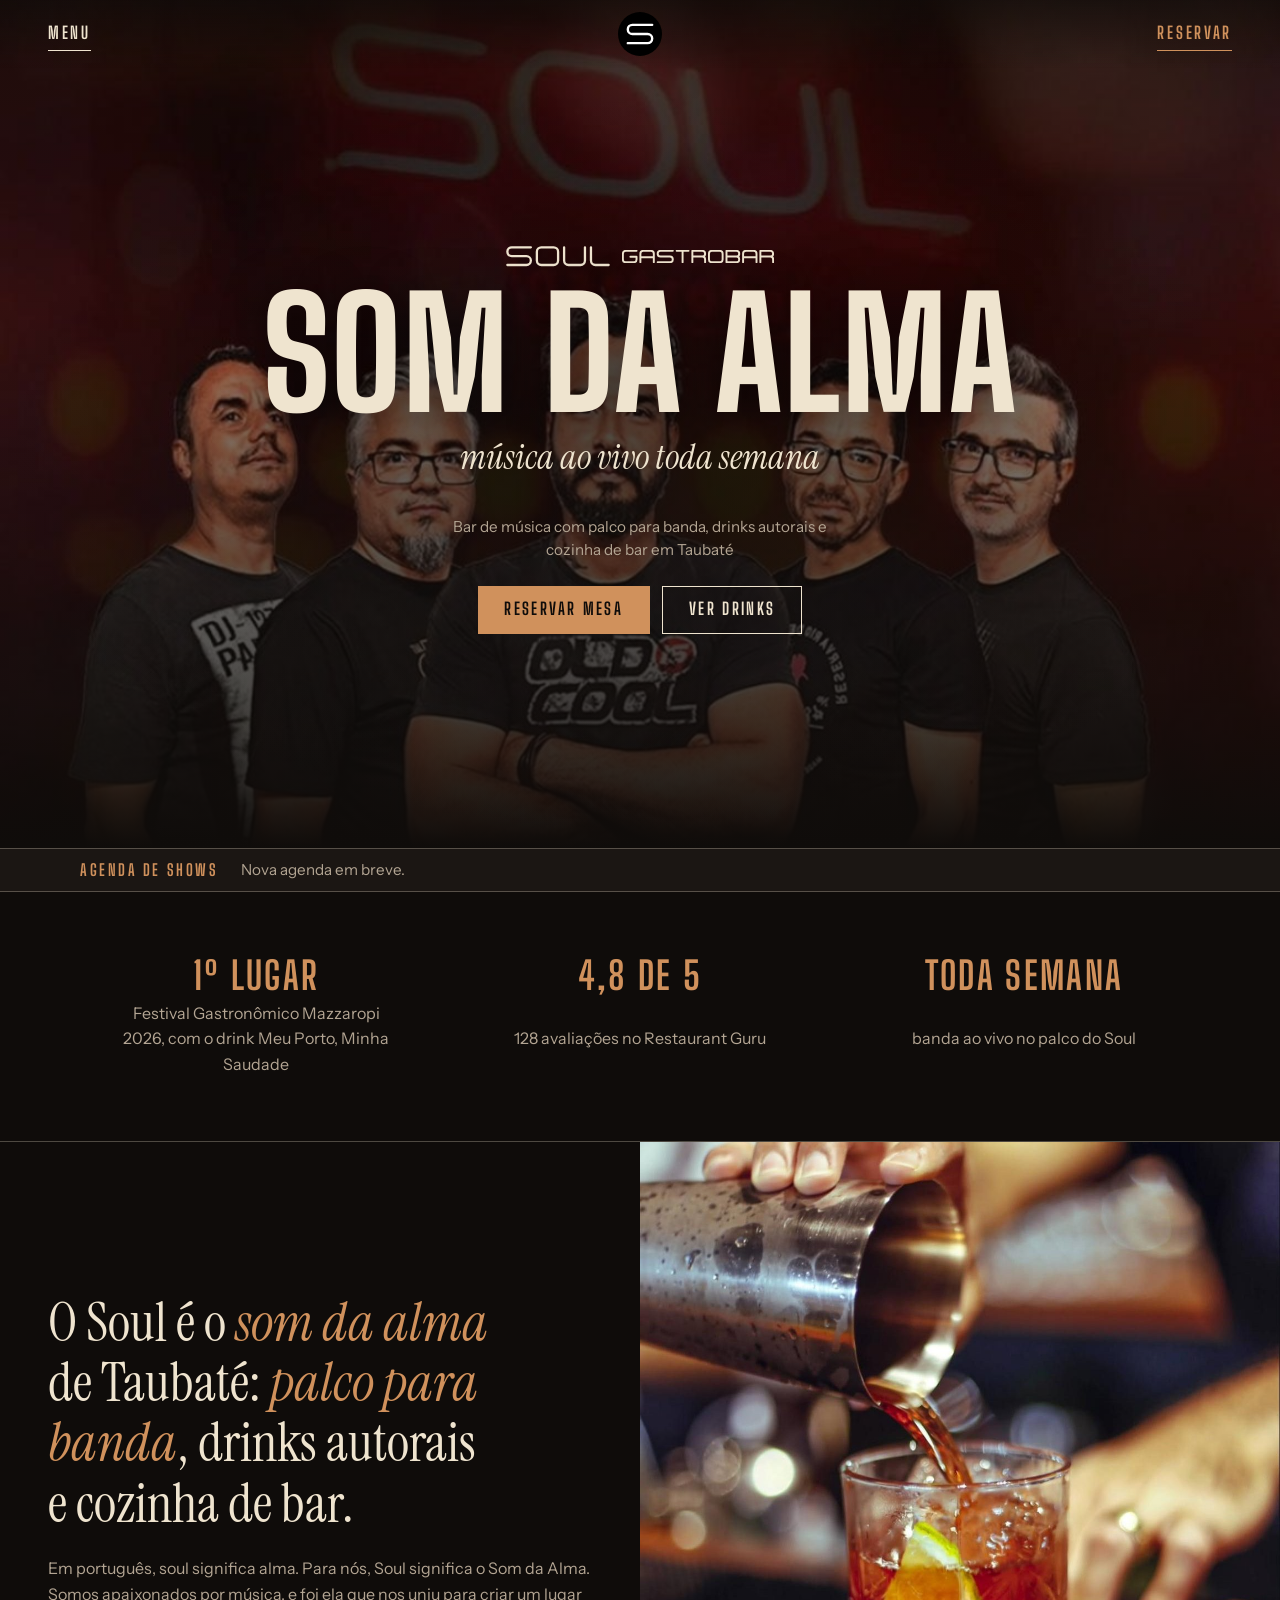
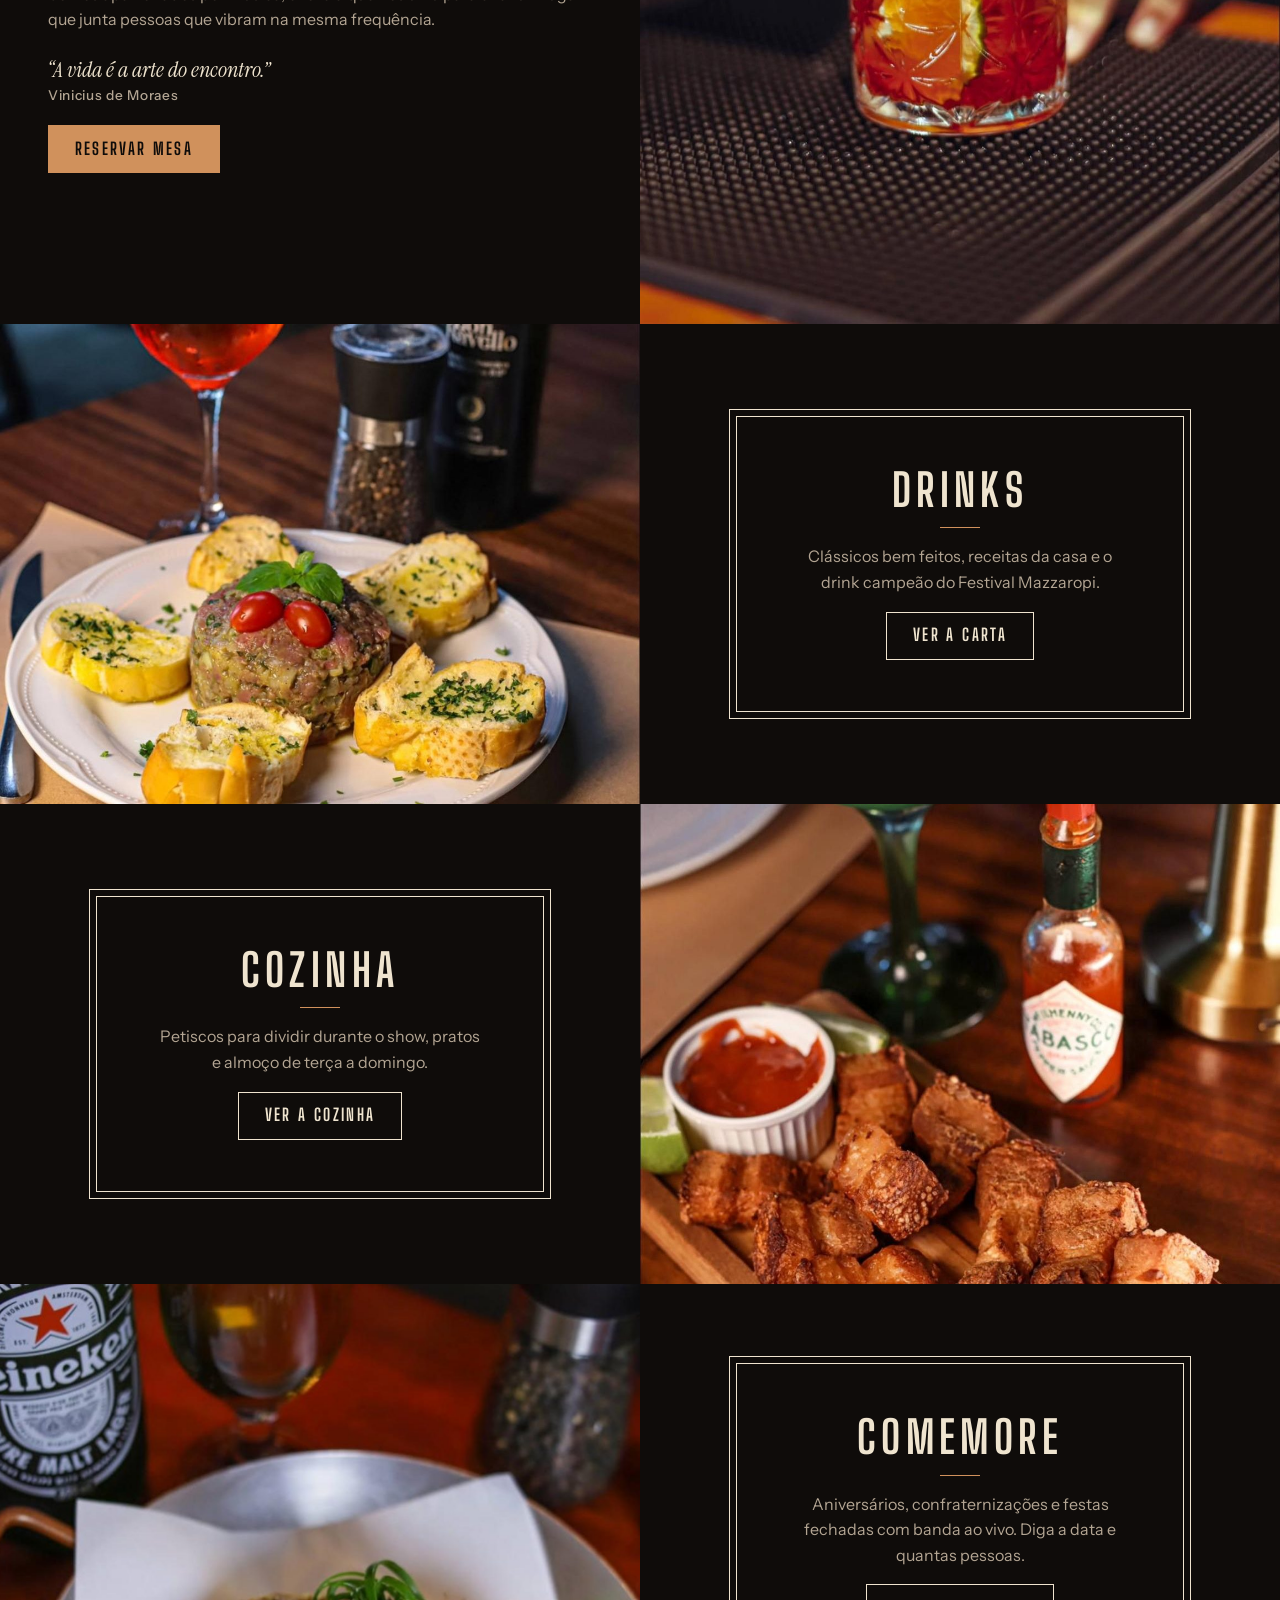
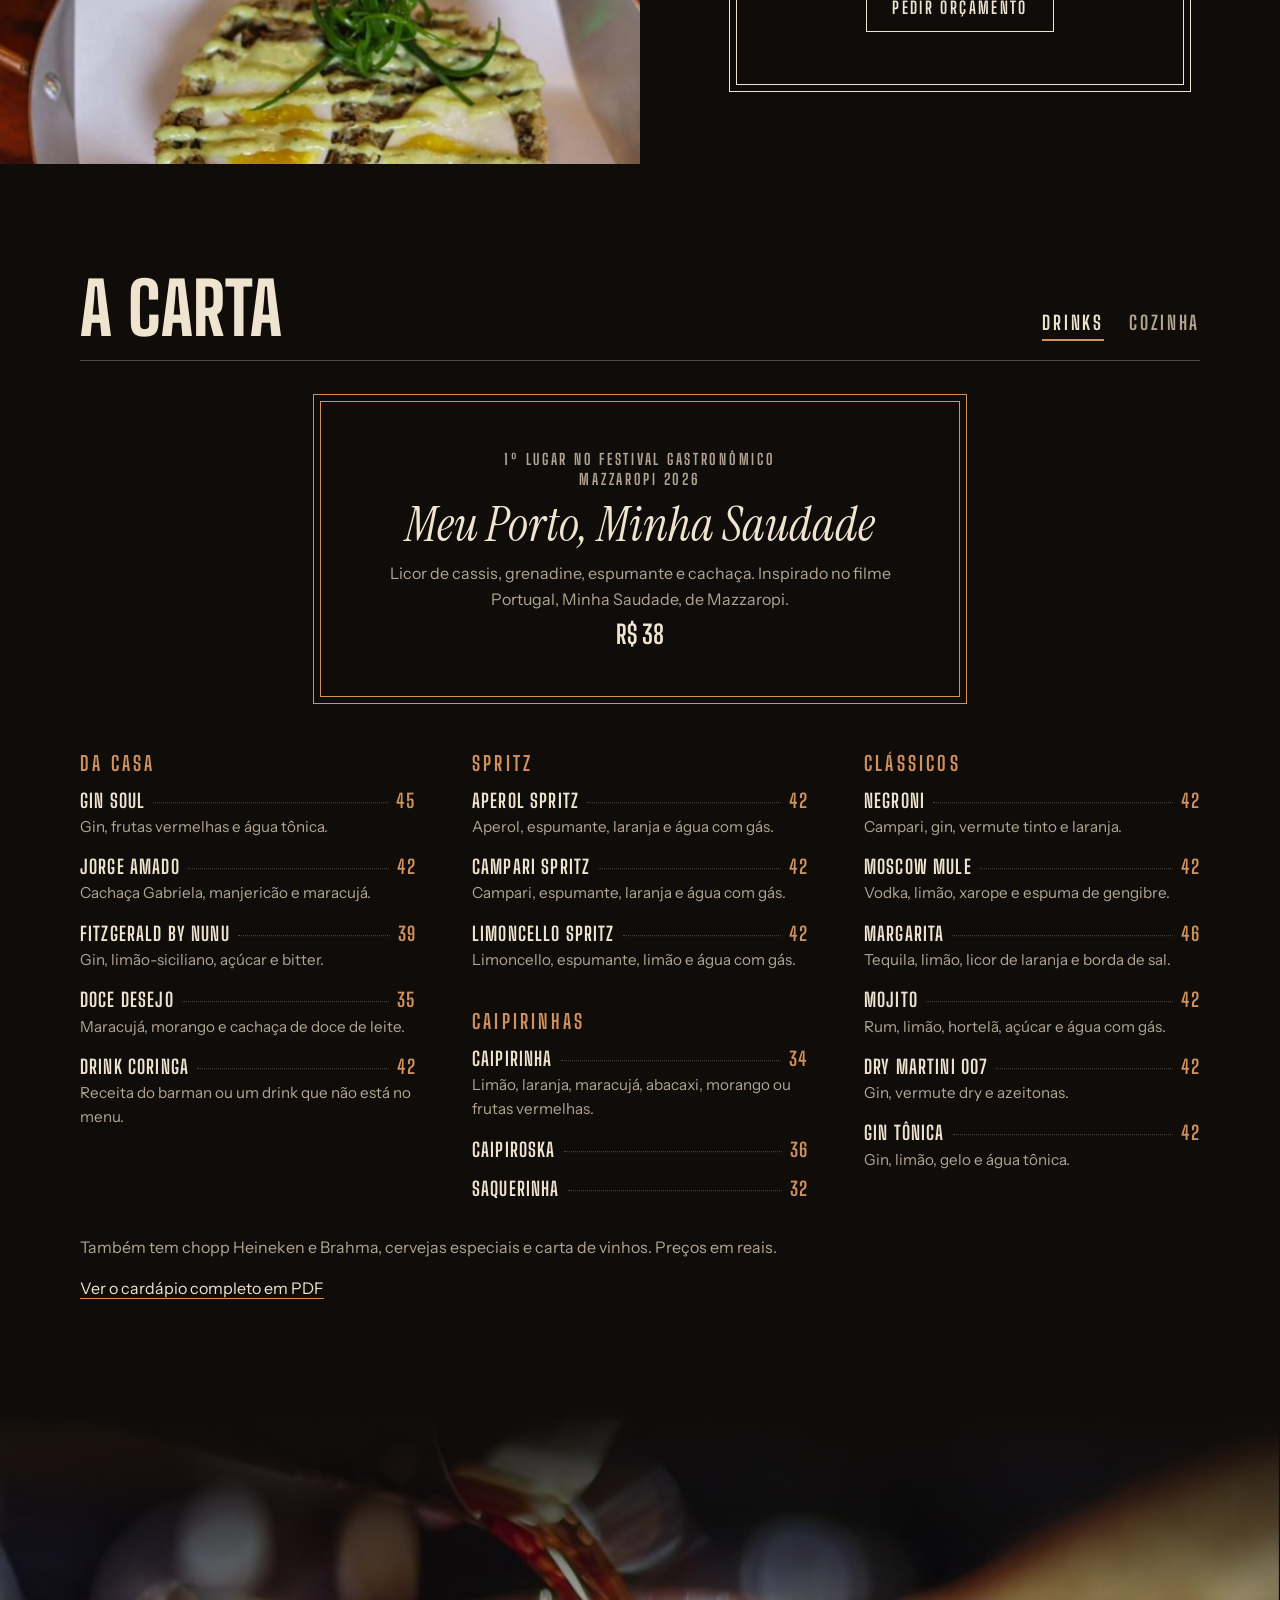
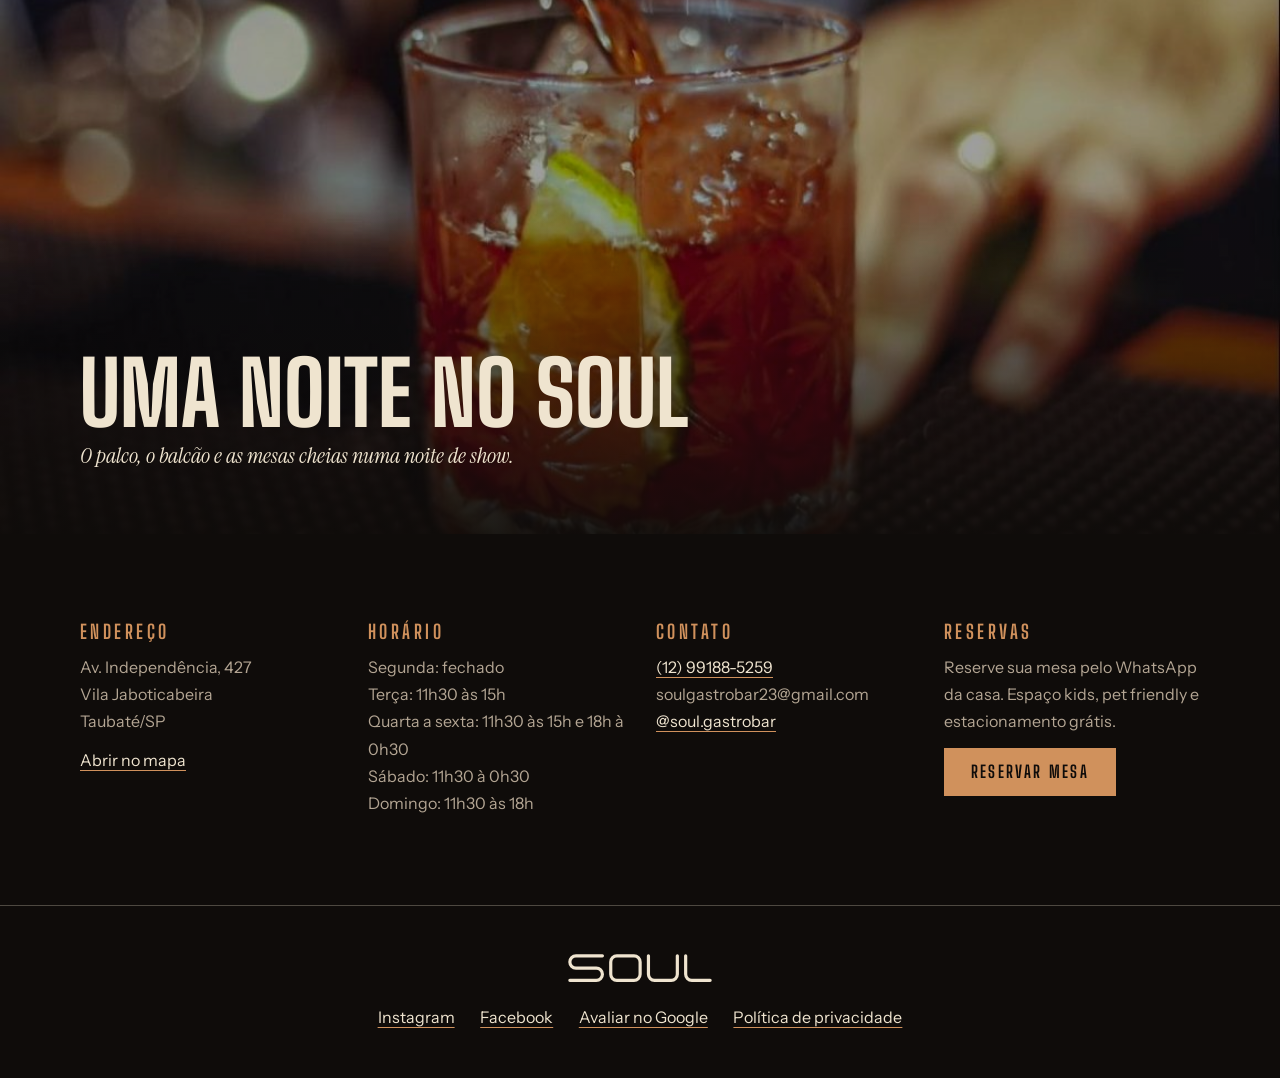
==== commit e5213cd4: "Novo visual inspirado em Dante, Galerie Bar e 230 Fifth Abertura em tela cheia com a banda e o nome " ====
--- a/index.html
+++ b/index.html
@@ -8,47 +8,57 @@
   <link rel="icon" href="img/logo-soul.svg" type="image/svg+xml">
   <link rel="preconnect" href="https://fonts.googleapis.com">
   <link rel="preconnect" href="https://fonts.gstatic.com" crossorigin>
-  <link rel="stylesheet" href="https://fonts.googleapis.com/css2?family=M+PLUS+Rounded+1c:wght@500;700;800&amp;family=Instrument+Sans:wght@400;500;600&amp;display=swap">
+  <link rel="stylesheet" href="https://fonts.googleapis.com/css2?family=Big+Shoulders+Display:wght@500;700;800&amp;family=Instrument+Serif:ital@0;1&amp;family=Instrument+Sans:wght@400;500;600&amp;display=swap">
   <link rel="stylesheet" href="css/site.css">
 </head>
 <body>
   <a class="pular" href="#conteudo">Pular para o conteúdo</a>
 
   <header class="topo">
-    <a class="marca" href="#inicio" aria-label="Soul Gastrobar, início">
+    <button class="topo-menu" type="button" id="menu-botao" aria-controls="menu-tela" aria-expanded="false">Menu</button>
+    <a class="topo-marca" href="#inicio" aria-label="Soul Gastrobar, início">
       <img src="img/logo-soul.svg" alt="" width="44" height="44">
     </a>
-    <button class="menu-botao" type="button" id="menu-botao" aria-expanded="false" aria-controls="menu">Menu</button>
-    <nav aria-label="Principal" id="menu">
+    <a class="topo-reservar" href="#reservar">Reservar</a>
+  </header>
+
+  <dialog class="menu-tela" id="menu-tela" aria-label="Menu">
+    <div class="menu-tela-topo">
+      <button class="topo-menu" type="button" id="menu-fechar">Fechar</button>
+    </div>
+    <nav aria-label="Principal">
       <ul>
         <li><a href="#agenda">Agenda</a></li>
-        <li><a href="#drinks">Drinks</a></li>
-        <li><a href="#cozinha">Cozinha</a></li>
-        <li><a href="#eventos">Eventos</a></li>
-        <li><a href="#chegar">Como chegar</a></li>
-        <li><a class="nav-reservar" href="#reservar">Reservar mesa</a></li>
+        <li><a href="#cartas">Drinks e cozinha</a></li>
+        <li><a href="#noite">Uma noite no Soul</a></li>
+        <li><a href="#eventos">Aniversários e eventos</a></li>
+        <li><a href="#info">Como chegar</a></li>
+        <li><a href="#reservar">Reservar mesa</a></li>
       </ul>
     </nav>
-  </header>
+    <p class="menu-tela-rodape">Av. Independência, 427, Taubaté. <a href="https://www.instagram.com/soul.gastrobar/" target="_blank" rel="noopener noreferrer">@soul.gastrobar</a></p>
+  </dialog>
 
   <main id="conteudo">
 
+    <!-- Topo: a banda do próximo show, em tela cheia -->
     <section id="inicio" class="palco" aria-labelledby="titulo-principal">
       <div class="palco-midia" id="palco-midia" aria-hidden="true"></div>
       <div class="palco-luz" aria-hidden="true"></div>
       <div class="palco-cena">
         <div class="palco-marca"><svg class="lettering-soul" viewBox="-7.5 -7.5 588.0 115.0" role="img" aria-label="Soul" xmlns="http://www.w3.org/2000/svg"><g fill="none" stroke="currentColor" stroke-width="13" stroke-linecap="round" stroke-linejoin="round"><path transform="translate(0 0)" d="M133 0H25A25 25 0 0 0 25 50H108A25 25 0 0 1 108 100H0"/><path transform="translate(167 0)" d="M25 0H95A25 25 0 0 1 120 25V75A25 25 0 0 1 95 100H25A25 25 0 0 1 0 75V25A25 25 0 0 1 25 0Z"/><path transform="translate(321 0)" d="M0 0V75A25 25 0 0 0 25 100H93A25 25 0 0 0 118 75V0"/><path transform="translate(473 0)" d="M0 0V75A25 25 0 0 0 25 100H100"/></g></svg><svg class="lettering-gastrobar" viewBox="-7.5 -7.5 1336.0 115.0" role="img" aria-label="Gastrobar" xmlns="http://www.w3.org/2000/svg"><g fill="none" stroke="currentColor" stroke-width="13" stroke-linecap="round" stroke-linejoin="round"><path transform="translate(0 0)" d="M120 0H25A25 25 0 0 0 0 25V75A25 25 0 0 0 25 100H95A25 25 0 0 0 120 75V52H66"/><path transform="translate(154 0)" d="M0 100V25A25 25 0 0 1 25 0H93A25 25 0 0 1 118 25V100M0 56H118"/><path transform="translate(306 0)" d="M133 0H25A25 25 0 0 0 25 50H108A25 25 0 0 1 108 100H0"/><path transform="translate(473 0)" d="M0 0H104M52.0 0V100"/><path transform="translate(611 0)" d="M0 100V0H87A25 25 0 0 1 87 50H0M87 50A25 25 0 0 1 112 75V100"/><path transform="translate(757 0)" d="M25 0H95A25 25 0 0 1 120 25V75A25 25 0 0 1 95 100H25A25 25 0 0 1 0 75V25A25 25 0 0 1 25 0Z"/><path transform="translate(911 0)" d="M0 0H87A25 25 0 0 1 87 50H0M87 50A25 25 0 0 1 87 100H0V0"/><path transform="translate(1057 0)" d="M0 100V25A25 25 0 0 1 25 0H93A25 25 0 0 1 118 25V100M0 56H118"/><path transform="translate(1209 0)" d="M0 100V0H87A25 25 0 0 1 87 50H0M87 50A25 25 0 0 1 112 75V100"/></g></svg></div>
-        <p class="palco-quando" id="palco-quando">Ao vivo no palco do Soul</p>
-        <p class="palco-banda" id="palco-banda">Banda ao vivo</p>
-        <p class="palco-estilo" id="palco-estilo">Toda semana tem show.</p>
+        <p class="palco-banda" id="palco-banda">Som da Alma</p>
+        <p class="palco-quando" id="palco-quando">música ao vivo toda semana</p>
+        <p class="palco-estilo" id="palco-estilo"></p>
         <h1 id="titulo-principal">Bar de música com palco para banda, drinks autorais e cozinha de bar em Taubaté</h1>
         <p class="palco-botoes">
-          <a class="botao" id="palco-reservar" href="#reservar">Reservar mesa para este show</a>
-          <a class="botao botao-contorno" href="#agenda">Ver a agenda</a>
+          <a class="botao" id="palco-reservar" href="#reservar">Reservar mesa</a>
+          <a class="botao botao-linha" href="#cartas">Ver drinks</a>
         </p>
       </div>
     </section>
 
+    <!-- Faixa da agenda -->
     <section id="agenda" class="faixa-agenda" aria-labelledby="titulo-agenda">
       <div class="faixa-dentro">
         <h2 id="titulo-agenda">Agenda de shows</h2>
@@ -57,175 +67,175 @@
       </div>
     </section>
 
-    <section id="drinks" class="secao secao-drinks" aria-labelledby="titulo-drinks">
-      <div class="secao-topo">
-        <h2 id="titulo-drinks">Drinks</h2>
-        <p>Clássicos bem feitos e receitas da casa. Se não souber o que pedir, peça o Drink Coringa e deixe o barman escolher.</p>
-      </div>
-
-      <article id="drink-campeao" class="campeao" aria-labelledby="titulo-campeao">
-        <p class="campeao-premio">1º lugar no Festival Gastronômico Mazzaropi 2026</p>
-        <h3 id="titulo-campeao">Meu Porto, Minha Saudade</h3>
-        <p>Licor de cassis, grenadine, espumante e cachaça. Criado para o festival, inspirado no filme Portugal, Minha Saudade, de Mazzaropi.</p>
-        <p class="campeao-preco">R$ 38</p>
-      </article>
-
-      <div class="cartas">
-        <div class="carta">
-          <h3>Da casa</h3>
-          <ul class="menu-lista">
-            <li><p class="item"><span class="nome">Gin Soul</span><span class="preco">R$ 45</span></p><p class="desc">Gin, frutas vermelhas e água tônica.</p></li>
-            <li><p class="item"><span class="nome">Jorge Amado</span><span class="preco">R$ 42</span></p><p class="desc">Cachaça Gabriela, manjericão e maracujá.</p></li>
-            <li><p class="item"><span class="nome">Fitzgerald by Nunu</span><span class="preco">R$ 39</span></p><p class="desc">Gin, limão-siciliano, açúcar e bitter.</p></li>
-            <li><p class="item"><span class="nome">Doce Desejo</span><span class="preco">R$ 35</span></p><p class="desc">Maracujá, morango e cachaça de doce de leite.</p></li>
-            <li><p class="item"><span class="nome">Drink Coringa</span><span class="preco">R$ 42</span></p><p class="desc">Receita do barman ou um drink que não está no menu.</p></li>
-          </ul>
-        </div>
-        <div class="carta">
-          <h3>Spritz</h3>
-          <ul class="menu-lista">
-            <li><p class="item"><span class="nome">Aperol Spritz</span><span class="preco">R$ 42</span></p><p class="desc">Aperol, espumante, laranja e água com gás.</p></li>
-            <li><p class="item"><span class="nome">Campari Spritz</span><span class="preco">R$ 42</span></p><p class="desc">Campari, espumante, laranja e água com gás.</p></li>
-            <li><p class="item"><span class="nome">Limoncello Spritz</span><span class="preco">R$ 42</span></p><p class="desc">Limoncello, espumante, limão e água com gás.</p></li>
-          </ul>
-          <h3>Caipirinhas</h3>
-          <p class="desc">Limão, laranja, maracujá, abacaxi, morango ou frutas vermelhas.</p>
-          <ul class="menu-lista">
-            <li><p class="item"><span class="nome">Caipirinha de cachaça</span><span class="preco">R$ 34</span></p></li>
-            <li><p class="item"><span class="nome">Caipiroska de vodka</span><span class="preco">R$ 36</span></p></li>
-            <li><p class="item"><span class="nome">Saquerinha</span><span class="preco">R$ 32</span></p></li>
-          </ul>
-        </div>
-        <div class="carta">
-          <h3>Clássicos</h3>
-          <ul class="menu-lista">
-            <li><p class="item"><span class="nome">Negroni</span><span class="preco">R$ 42</span></p><p class="desc">Campari, gin, vermute tinto e laranja.</p></li>
-            <li><p class="item"><span class="nome">Moscow Mule</span><span class="preco">R$ 42</span></p><p class="desc">Vodka, limão, xarope e espuma de gengibre.</p></li>
-            <li><p class="item"><span class="nome">Margarita</span><span class="preco">R$ 46</span></p><p class="desc">Tequila, limão, licor de laranja e borda de sal.</p></li>
-            <li><p class="item"><span class="nome">Mojito</span><span class="preco">R$ 42</span></p><p class="desc">Rum, limão, hortelã, açúcar e água com gás.</p></li>
-            <li><p class="item"><span class="nome">Dry Martini 007</span><span class="preco">R$ 42</span></p><p class="desc">Gin, vermute dry e azeitonas.</p></li>
-            <li><p class="item"><span class="nome">Gin tônica</span><span class="preco">R$ 42</span></p><p class="desc">Gin, limão, gelo e água tônica.</p></li>
-          </ul>
-        </div>
-      </div>
-
-      <p class="nota">Também tem chopp Heineken e Brahma, cervejas especiais (Campos do Jordão, Roleta Russa, Trooper) e carta de vinhos da Argentina, Chile, Portugal, Itália, Espanha e Brasil. <a href="https://drive.google.com/file/d/1lx9g_3FPudKm_tkXEfUDPH6hRUmHb1Q0/view" target="_blank" rel="noopener noreferrer">Ver o cardápio completo em PDF</a></p>
-    </section>
-
-    <section id="cozinha" class="secao" aria-labelledby="titulo-cozinha">
-      <div class="secao-topo">
-        <h2 id="titulo-cozinha">Cozinha</h2>
-        <p>Petiscos para dividir na mesa durante o show, pratos e almoço de terça a domingo.</p>
-      </div>
-      <div class="cozinha">
-        <figure class="cozinha-foto">
-          <div class="cozinha-quadro">
-            <img src="img/galeria/entrada-aperol.jpg" alt="Entrada da casa com tomate, palmito e azeitonas, ao lado de um Aperol Spritz" width="1159" height="1415" loading="lazy">
-          </div>
-          <figcaption>Entrada da casa com Aperol Spritz</figcaption>
-        </figure>
-        <ul class="pratos">
-          <li><p class="item"><span class="nome">Torresmo de rolo</span><span class="preco">R$ 68</span></p><p class="desc">Pururucado, com vinagrete de maçã verde e pimenta da casa. 300 g.</p></li>
-          <li><p class="item"><span class="nome">Bolovo de carne de panela</span><span class="preco">R$ 32</span></p><p class="desc">Ovo de gema cremosa envolto em carne de panela, com maionese de picles e ervas.</p></li>
-          <li><p class="item"><span class="nome">Steak tartare</span><span class="preco">R$ 112</span></p><p class="desc">Filé mignon picado na faca, com dijon, picles e alcaparras. 150 g.</p></li>
-          <li><p class="item"><span class="nome">Croqueta de costela</span><span class="preco">R$ 52</span></p><p class="desc">Com gorgonzola e mostarda ancienne. Seis unidades.</p></li>
-          <li><p class="item"><span class="nome">Pastel da casa</span><span class="preco">a partir de R$ 53</span></p><p class="desc">Queijo da Alagoa com gorgonzola, ragu de carne ou camarão.</p></li>
-          <li><p class="item"><span class="nome">Filé mignon e gorgonzola</span><span class="preco">R$ 128</span></p><p class="desc">Tiras grelhadas com molho cremoso de gorgonzola. 350 g.</p></li>
-        </ul>
-      </div>
-      <p class="nota"><a href="https://drive.google.com/file/d/1lx9g_3FPudKm_tkXEfUDPH6hRUmHb1Q0/view" target="_blank" rel="noopener noreferrer">Ver o cardápio completo em PDF</a></p>
-    </section>
-
-    <section id="galeria" class="secao" aria-labelledby="titulo-galeria">
-      <div class="secao-topo">
-        <h2 id="titulo-galeria">Uma noite no Soul</h2>
+    <!-- Selos -->
+    <section class="selos" aria-label="Reconhecimentos">
+      <ul>
+        <li><p class="selo-grande">1º lugar</p><p>Festival Gastronômico Mazzaropi 2026, com o drink Meu Porto, Minha Saudade</p></li>
+        <li><p class="selo-grande">4,8 de 5</p><p>128 avaliações no Restaurant Guru</p></li>
+        <li><p class="selo-grande">Toda semana</p><p>banda ao vivo no palco do Soul</p></li>
+      </ul>
+    </section>
+
+    <!-- Frase da casa, metade texto e metade foto -->
+    <section id="sobre" class="dividido" aria-labelledby="titulo-sobre">
+      <div class="dividido-texto">
+        <h2 id="titulo-sobre" class="frase">O Soul é o <strong>som da alma</strong> de Taubaté: <strong>palco para banda</strong>, drinks autorais e cozinha de bar.</h2>
+        <p>Em português, soul significa alma. Para nós, Soul significa o Som da Alma. Somos apaixonados por música, e foi ela que nos uniu para criar um lugar que junta pessoas que vibram na mesma frequência.</p>
+        <p class="citacao">“A vida é a arte do encontro.” <span>Vinicius de Moraes</span></p>
+        <a class="botao" href="#reservar">Reservar mesa</a>
+      </div>
+      <figure class="dividido-foto">
+        <img src="img/galeria/drink-balcao.jpg" alt="Drink sendo servido no balcão do Soul" width="1159" height="1415" loading="lazy">
+      </figure>
+    </section>
+
+    <!-- Tabuleiro: foto e caixa emoldurada, alternando -->
+    <section class="tabuleiro" aria-label="O que tem no Soul">
+      <figure class="tab-foto"><img src="img/galeria/steak-tartare.jpg" alt="Steak tartare com Aperol Spritz sobre o jogo americano do Soul" width="1159" height="1417" loading="lazy"></figure>
+      <div class="tab-caixa">
+        <div class="moldura">
+          <h2>Drinks</h2>
+          <p>Clássicos bem feitos, receitas da casa e o drink campeão do Festival Mazzaropi.</p>
+          <a class="botao botao-linha" href="#cartas">Ver a carta</a>
+        </div>
+      </div>
+      <div class="tab-caixa">
+        <div class="moldura">
+          <h2>Cozinha</h2>
+          <p>Petiscos para dividir durante o show, pratos e almoço de terça a domingo.</p>
+          <a class="botao botao-linha" href="#cartas" data-aba="cozinha">Ver a cozinha</a>
+        </div>
+      </div>
+      <figure class="tab-foto"><img src="img/galeria/torresmo.jpg" alt="Torresmo de rolo com gin tônica" width="1159" height="1543" loading="lazy"></figure>
+      <figure class="tab-foto"><img src="img/galeria/bolovo-chopp.jpg" alt="Bolovo de carne de panela com chopp na taça do Soul" width="1159" height="1319" loading="lazy"></figure>
+      <div class="tab-caixa" id="eventos">
+        <div class="moldura">
+          <h2>Comemore</h2>
+          <p>Aniversários, confraternizações e festas fechadas com banda ao vivo. Diga a data e quantas pessoas.</p>
+          <a class="botao botao-linha" href="#reservar" data-evento="Orçamento de evento ou aniversário">Pedir orçamento</a>
+        </div>
+      </div>
+    </section>
+
+    <!-- Cartas: drinks e cozinha -->
+    <section id="cartas" class="cartas" aria-labelledby="titulo-cartas">
+      <div class="cartas-topo">
+        <h2 id="titulo-cartas">A carta</h2>
+        <div class="abas" role="tablist" aria-label="Escolha a carta">
+          <button type="button" role="tab" id="aba-drinks" aria-controls="painel-drinks" aria-selected="true">Drinks</button>
+          <button type="button" role="tab" id="aba-cozinha" aria-controls="painel-cozinha" aria-selected="false">Cozinha</button>
+        </div>
+      </div>
+
+      <div class="painel" id="painel-drinks" role="tabpanel" aria-labelledby="aba-drinks">
+        <article class="campeao" aria-labelledby="titulo-campeao">
+          <p class="campeao-premio">1º lugar no Festival Gastronômico Mazzaropi 2026</p>
+          <h3 id="titulo-campeao">Meu Porto, Minha Saudade</h3>
+          <p>Licor de cassis, grenadine, espumante e cachaça. Inspirado no filme Portugal, Minha Saudade, de Mazzaropi.</p>
+          <p class="campeao-preco">R$ 38</p>
+        </article>
+        <div class="colunas">
+          <div class="coluna">
+            <h3>Da casa</h3>
+            <ul class="itens">
+              <li><p class="item"><span class="nome">Gin Soul</span><span class="preco">45</span></p><p class="desc">Gin, frutas vermelhas e água tônica.</p></li>
+              <li><p class="item"><span class="nome">Jorge Amado</span><span class="preco">42</span></p><p class="desc">Cachaça Gabriela, manjericão e maracujá.</p></li>
+              <li><p class="item"><span class="nome">Fitzgerald by Nunu</span><span class="preco">39</span></p><p class="desc">Gin, limão-siciliano, açúcar e bitter.</p></li>
+              <li><p class="item"><span class="nome">Doce Desejo</span><span class="preco">35</span></p><p class="desc">Maracujá, morango e cachaça de doce de leite.</p></li>
+              <li><p class="item"><span class="nome">Drink Coringa</span><span class="preco">42</span></p><p class="desc">Receita do barman ou um drink que não está no menu.</p></li>
+            </ul>
+          </div>
+          <div class="coluna">
+            <h3>Spritz</h3>
+            <ul class="itens">
+              <li><p class="item"><span class="nome">Aperol Spritz</span><span class="preco">42</span></p><p class="desc">Aperol, espumante, laranja e água com gás.</p></li>
+              <li><p class="item"><span class="nome">Campari Spritz</span><span class="preco">42</span></p><p class="desc">Campari, espumante, laranja e água com gás.</p></li>
+              <li><p class="item"><span class="nome">Limoncello Spritz</span><span class="preco">42</span></p><p class="desc">Limoncello, espumante, limão e água com gás.</p></li>
+            </ul>
+            <h3>Caipirinhas</h3>
+            <ul class="itens">
+              <li><p class="item"><span class="nome">Caipirinha</span><span class="preco">34</span></p><p class="desc">Limão, laranja, maracujá, abacaxi, morango ou frutas vermelhas.</p></li>
+              <li><p class="item"><span class="nome">Caipiroska</span><span class="preco">36</span></p></li>
+              <li><p class="item"><span class="nome">Saquerinha</span><span class="preco">32</span></p></li>
+            </ul>
+          </div>
+          <div class="coluna">
+            <h3>Clássicos</h3>
+            <ul class="itens">
+              <li><p class="item"><span class="nome">Negroni</span><span class="preco">42</span></p><p class="desc">Campari, gin, vermute tinto e laranja.</p></li>
+              <li><p class="item"><span class="nome">Moscow Mule</span><span class="preco">42</span></p><p class="desc">Vodka, limão, xarope e espuma de gengibre.</p></li>
+              <li><p class="item"><span class="nome">Margarita</span><span class="preco">46</span></p><p class="desc">Tequila, limão, licor de laranja e borda de sal.</p></li>
+              <li><p class="item"><span class="nome">Mojito</span><span class="preco">42</span></p><p class="desc">Rum, limão, hortelã, açúcar e água com gás.</p></li>
+              <li><p class="item"><span class="nome">Dry Martini 007</span><span class="preco">42</span></p><p class="desc">Gin, vermute dry e azeitonas.</p></li>
+              <li><p class="item"><span class="nome">Gin tônica</span><span class="preco">42</span></p><p class="desc">Gin, limão, gelo e água tônica.</p></li>
+            </ul>
+          </div>
+        </div>
+        <p class="nota">Também tem chopp Heineken e Brahma, cervejas especiais e carta de vinhos. Preços em reais.</p>
+      </div>
+
+      <div class="painel" id="painel-cozinha" role="tabpanel" aria-labelledby="aba-cozinha">
+        <div class="colunas colunas-cozinha">
+          <div class="coluna">
+            <h3>Para dividir</h3>
+            <ul class="itens">
+              <li><p class="item"><span class="nome">Torresmo de rolo</span><span class="preco">68</span></p><p class="desc">Pururucado, com vinagrete de maçã verde e pimenta da casa. 300 g.</p></li>
+              <li><p class="item"><span class="nome">Bolovo de carne de panela</span><span class="preco">32</span></p><p class="desc">Gema cremosa e crosta crocante, com maionese de picles e ervas.</p></li>
+              <li><p class="item"><span class="nome">Croqueta de costela</span><span class="preco">52</span></p><p class="desc">Com gorgonzola e mostarda ancienne. Seis unidades.</p></li>
+              <li><p class="item"><span class="nome">Pastel da casa</span><span class="preco">53</span></p><p class="desc">Queijo da Alagoa com gorgonzola ou ragu de carne. Camarão, R$ 68.</p></li>
+            </ul>
+          </div>
+          <div class="coluna">
+            <h3>Entradas e pratos</h3>
+            <ul class="itens">
+              <li><p class="item"><span class="nome">Steak tartare</span><span class="preco">112</span></p><p class="desc">Filé mignon picado na faca, com dijon, picles e alcaparras. 150 g.</p></li>
+              <li><p class="item"><span class="nome">Burrata</span><span class="preco">79</span></p><p class="desc">Com gaspacho de tomate e pesto de manjericão.</p></li>
+              <li><p class="item"><span class="nome">Filé mignon e gorgonzola</span><span class="preco">128</span></p><p class="desc">Tiras grelhadas com molho cremoso de gorgonzola. 350 g.</p></li>
+              <li><p class="item"><span class="nome">Camarão na cachaça</span><span class="preco">122</span></p><p class="desc">Com molho de vinho branco e ervas, e pão tostado. 300 g.</p></li>
+            </ul>
+          </div>
+        </div>
+        <p class="nota">Almoço de terça a domingo, das 11h30 às 15h.</p>
+      </div>
+
+      <p class="cartas-pdf"><a href="https://drive.google.com/file/d/1lx9g_3FPudKm_tkXEfUDPH6hRUmHb1Q0/view" target="_blank" rel="noopener noreferrer">Ver o cardápio completo em PDF</a></p>
+    </section>
+
+    <!-- Uma noite no Soul: fotos passando em tela cheia -->
+    <section id="noite" class="noite" aria-labelledby="titulo-noite">
+      <div class="noite-fotos" id="lista-galeria" aria-hidden="true"></div>
+      <div class="noite-texto">
+        <h2 id="titulo-noite">Uma noite no Soul</h2>
         <p>O palco, o balcão e as mesas cheias numa noite de show.</p>
       </div>
-      <ul class="galeria" id="lista-galeria">
-        <li class="foto foto-grande vazia"><p>Banda no palco, vista do salão</p></li>
-        <li class="foto vazia"><p>Drink sendo servido no balcão</p></li>
-        <li class="foto vazia"><p>Steak tartare com Aperol Spritz</p></li>
-        <li class="foto vazia"><p>Torresmo de rolo com gin tônica</p></li>
-        <li class="foto vazia"><p>Bolovo com chopp</p></li>
-      </ul>
-      <p class="nota" id="galeria-nota">O quadro grande recebe a foto da banda no palco.</p>
-    </section>
-
-    <section id="avaliacoes" class="secao secao-avaliacoes" aria-labelledby="titulo-avaliacoes">
-      <h2 id="titulo-avaliacoes">Quem vem, volta</h2>
-      <ul class="notas">
-        <li><p class="nota-valor">4,8</p><p>de 5 no Restaurant Guru, com 128 avaliações</p></li>
-        <li><p class="nota-valor">4,7</p><p>de 5 no Prime Gourmet, com 45 avaliações</p></li>
-      </ul>
-      <p class="avaliacoes-texto">Os elogios mais repetidos: a variedade de drinks, o chopp gelado, a música de bom gosto e o atendimento.</p>
-      <a class="botao botao-contorno" href="https://www.google.com/maps/search/?api=1&amp;query=Soul+Gastrobar+Taubat%C3%A9" target="_blank" rel="noopener noreferrer">Avaliar o Soul no Google</a>
-    </section>
-
-    <section id="eventos" class="secao secao-eventos" aria-labelledby="titulo-eventos">
-      <div class="secao-topo">
-        <h2 id="titulo-eventos">Aniversários e eventos</h2>
-        <p>Comemore com banda ao vivo: aniversários, confraternizações de empresa e festas fechadas. Diga a data e quantas pessoas, e a casa monta a proposta.</p>
-      </div>
-      <a class="botao" href="#reservar" data-evento="Orçamento de evento ou aniversário">Pedir orçamento de evento</a>
-    </section>
-
-    <section id="sobre" class="secao" aria-labelledby="titulo-sobre">
-      <div class="sobre">
-        <div>
-          <h2 id="titulo-sobre">O Som da Alma</h2>
-          <p>Em português, soul significa alma. Para nós, Soul significa o Som da Alma. Somos apaixonados por música, e foi ela que nos uniu para criar um lugar que junta pessoas que vibram na mesma frequência.</p>
-          <blockquote>
-            <p>A vida é a arte do encontro.</p>
-            <footer>Vinicius de Moraes</footer>
-          </blockquote>
-        </div>
-        <div>
-          <h3>Para vir com quem você quiser</h3>
-          <ul class="facilidades">
-            <li>Mesas ao ar livre</li>
-            <li>Espaço kids</li>
-            <li>Pet friendly</li>
-            <li>Estacionamento grátis</li>
-            <li>Opções vegetarianas</li>
-            <li>Acessibilidade e wi-fi</li>
-          </ul>
-        </div>
-      </div>
-    </section>
-
-    <section id="reservar" class="secao secao-reservar" aria-labelledby="titulo-reservar">
-      <div class="secao-topo">
-        <h2 id="titulo-reservar">Reservar mesa</h2>
-        <p>Escolha o dia, o horário e quantas pessoas. A reserva é confirmada pelo WhatsApp da casa.</p>
-      </div>
-      <a class="botao" href="#reservar" data-abre-reserva>Reservar mesa</a>
-      <p class="nota">Prefere chamar direto? WhatsApp <a href="https://wa.me/5512991885259" target="_blank" rel="noopener noreferrer">(12) 99188-5259</a>.</p>
-    </section>
-
-    <section id="chegar" class="secao" aria-labelledby="titulo-chegar">
-      <div class="chegar">
-        <div>
-          <h2 id="titulo-chegar">Horários e como chegar</h2>
-          <address>Av. Independência, 427<br>Vila Jaboticabeira, Taubaté/SP<br>CEP 12031-001</address>
-          <p><a class="botao botao-contorno" href="https://www.google.com/maps/search/?api=1&amp;query=Soul+Gastrobar+Av.+Independ%C3%AAncia+427+Taubat%C3%A9" target="_blank" rel="noopener noreferrer">Abrir no Google Maps</a></p>
-        </div>
-        <table class="horarios">
-          <caption>Horário de funcionamento</caption>
-          <tbody>
-            <tr><th scope="row">Segunda</th><td>Fechado</td></tr>
-            <tr><th scope="row">Terça</th><td>11h30 às 15h</td></tr>
-            <tr><th scope="row">Quarta a sexta</th><td>11h30 às 15h e 18h às 0h30</td></tr>
-            <tr><th scope="row">Sábado</th><td>11h30 às 0h30</td></tr>
-            <tr><th scope="row">Domingo</th><td>11h30 às 18h</td></tr>
-          </tbody>
-        </table>
+    </section>
+
+    <!-- Informações em colunas -->
+    <section id="info" class="info" aria-labelledby="titulo-info">
+      <h2 id="titulo-info" class="visualmente-oculto">Informações</h2>
+      <div class="info-col">
+        <h3>Endereço</h3>
+        <address>Av. Independência, 427<br>Vila Jaboticabeira<br>Taubaté/SP</address>
+        <a href="https://www.google.com/maps/search/?api=1&amp;query=Soul+Gastrobar+Av.+Independ%C3%AAncia+427+Taubat%C3%A9" target="_blank" rel="noopener noreferrer">Abrir no mapa</a>
+      </div>
+      <div class="info-col">
+        <h3>Horário</h3>
+        <p>Segunda: fechado<br>Terça: 11h30 às 15h<br>Quarta a sexta: 11h30 às 15h e 18h à 0h30<br>Sábado: 11h30 à 0h30<br>Domingo: 11h30 às 18h</p>
+      </div>
+      <div class="info-col">
+        <h3>Contato</h3>
+        <p><a href="https://wa.me/5512991885259" target="_blank" rel="noopener noreferrer">(12) 99188-5259</a><br>soulgastrobar23@gmail.com<br><a href="https://www.instagram.com/soul.gastrobar/" target="_blank" rel="noopener noreferrer">@soul.gastrobar</a></p>
+      </div>
+      <div class="info-col" id="reservar">
+        <h3>Reservas</h3>
+        <p>Reserve sua mesa pelo WhatsApp da casa. Espaço kids, pet friendly e estacionamento grátis.</p>
+        <a class="botao" href="#reservar">Reservar mesa</a>
       </div>
     </section>
   </main>
 
   <footer class="rodape">
-    <img src="img/logo-soul.svg" alt="Logo do Soul Gastrobar" width="56" height="56">
-    <p>Soul Gastrobar, Av. Independência, 427, Taubaté/SP</p>
+    <div class="rodape-marca"><svg class="lettering-rodape" viewBox="-7.5 -7.5 588.0 115.0" role="img" aria-label="Soul Gastrobar" xmlns="http://www.w3.org/2000/svg"><g fill="none" stroke="currentColor" stroke-width="13" stroke-linecap="round" stroke-linejoin="round"><path transform="translate(0 0)" d="M133 0H25A25 25 0 0 0 25 50H108A25 25 0 0 1 108 100H0"/><path transform="translate(167 0)" d="M25 0H95A25 25 0 0 1 120 25V75A25 25 0 0 1 95 100H25A25 25 0 0 1 0 75V25A25 25 0 0 1 25 0Z"/><path transform="translate(321 0)" d="M0 0V75A25 25 0 0 0 25 100H93A25 25 0 0 0 118 75V0"/><path transform="translate(473 0)" d="M0 0V75A25 25 0 0 0 25 100H100"/></g></svg></div>
     <ul>
       <li><a href="https://www.instagram.com/soul.gastrobar/" target="_blank" rel="noopener noreferrer">Instagram</a></li>
       <li><a href="https://www.facebook.com/soulgastrobar/" target="_blank" rel="noopener noreferrer">Facebook</a></li>
@@ -246,7 +256,7 @@
       <p class="banda-sobre" id="banda-sobre" hidden></p>
       <div class="banda-botoes">
         <a class="botao" href="#reservar" id="banda-reservar">Reservar mesa para este show</a>
-        <a class="botao botao-contorno" id="banda-ingresso" href="#" target="_blank" rel="noopener noreferrer" hidden>Comprar ingresso</a>
+        <a class="botao botao-linha" id="banda-ingresso" href="#" target="_blank" rel="noopener noreferrer" hidden>Comprar ingresso</a>
       </div>
     </div>
   </dialog>
@@ -282,12 +292,10 @@
         <p class="erro campo-largo" id="r-erro" role="alert" hidden></p>
         <button class="botao campo-largo" type="submit">Montar minha reserva</button>
       </form>
-
       <div class="reserva-pronta" id="r-pronto" hidden>
         <p id="r-resumo"></p>
         <a class="botao" id="r-link" href="https://wa.me/5512991885259" target="_blank" rel="noopener noreferrer">Enviar reserva no WhatsApp</a>
       </div>
-
     </div>
   </dialog>
 
--- a/css/site.css
+++ b/css/site.css
@@ -1,349 +1,305 @@
 /* Soul Gastrobar
-   Layout: um palco. O topo é o palco iluminado por um refletor de luz quente sobre o lettering do Soul;
-   o resto da página é a casa, quieta e alinhada à esquerda, com a agenda e os drinks logo abaixo do palco. */
+   Ideia: uma noite no Soul. Fotos escuras e quentes em tela cheia (Galerie), a banda do próximo show
+   ocupando a tela de abertura (230 Fifth) e molduras art déco em linha dupla com letras altas e estreitas (Dante).
+   Fundo preto quente, texto creme, cobre como destaque. */
 :root {
-  --palco: #1b1613;     /* fundo: carvão quente de palco */
-  --coxia: #261f1b;     /* superfícies: a coxia, um tom acima */
-  --madeira: #5a4130;   /* linhas e piso do palco */
-  --creme: #f3eadc;     /* texto principal, cor do lettering */
-  --fumaca: #bba996;    /* texto de apoio */
-  --luz: #f0a640;       /* refletor de luz quente: destaque e ações */
-
-  --f-display: "M PLUS Rounded 1c", "Arial Rounded MT Bold", system-ui, sans-serif;
+  --noite: #0f0c0a;      /* fundo */
+  --carvao: #1b1613;     /* superfícies */
+  --creme: #efe4cf;      /* texto */
+  --fumaca: #b3a593;     /* texto de apoio */
+  --cobre: #d0915c;      /* destaque: botões, datas, preços */
+  --linha: rgba(239, 228, 207, .28);
+
+  --f-titulo: "Big Shoulders Display", "Oswald", "Arial Narrow", sans-serif;
+  --f-frase: "Instrument Serif", Georgia, serif;
   --f-texto: "Instrument Sans", system-ui, -apple-system, "Segoe UI", sans-serif;
 
-  /* escala 1.25: 16 / 20 / 25 / 31 / 39 / 49 */
-  --t-0: 1rem; --t-1: 1.25rem; --t-2: 1.5625rem; --t-3: 1.953rem; --t-4: 2.441rem; --t-5: 3.052rem;
-
-  --largura: 72rem;
-  --lateral: clamp(1rem, 4vw, 2.5rem);
-  --espaco-secao: clamp(3.5rem, 8vw, 6rem);
+  --largura: 76rem;
+  --lateral: clamp(1rem, 4vw, 3rem);
   color-scheme: dark;
 }
 
 *, *::before, *::after { box-sizing: border-box; }
 [hidden] { display: none !important; }
-html { scroll-behavior: smooth; scroll-padding-top: 5rem; }
+html { scroll-behavior: smooth; scroll-padding-top: 4.5rem; }
 body {
-  margin: 0;
-  background: var(--palco);
-  color: var(--creme);
-  font-family: var(--f-texto);
-  font-size: var(--t-0);
-  line-height: 1.6;
-  -webkit-font-smoothing: antialiased;
-}
-img, svg { max-width: 100%; height: auto; display: block; }
-a { color: var(--creme); text-decoration-color: var(--luz); text-underline-offset: .2em; }
-a:hover { color: var(--luz); }
-:focus-visible { outline: 3px solid var(--luz); outline-offset: 3px; border-radius: 4px; }
-
-h1, h2, h3 { font-family: var(--f-display); line-height: 1.15; text-wrap: balance; margin: 0; }
-h2 { font-size: var(--t-4); font-weight: 800; }
-h3 { font-size: var(--t-1); font-weight: 700; }
-p { margin: 0; }
-
+  margin: 0; background: var(--noite); color: var(--creme);
+  font: 400 1rem/1.6 var(--f-texto); -webkit-font-smoothing: antialiased;
+}
+img, svg { display: block; max-width: 100%; height: auto; }
+a { color: var(--creme); text-decoration-color: var(--cobre); text-underline-offset: .22em; }
+a:hover { color: var(--cobre); }
+:focus-visible { outline: 2px solid var(--cobre); outline-offset: 3px; }
+h1, h2, h3, p, figure { margin: 0; }
+h2, h3 { text-wrap: balance; }
+.visualmente-oculto { position: absolute; width: 1px; height: 1px; overflow: hidden; clip: rect(0 0 0 0); white-space: nowrap; }
 .pular { position: absolute; left: -9999px; }
-.pular:focus { left: 1rem; top: 1rem; z-index: 20; background: var(--creme); color: var(--palco); padding: .5rem .8rem; }
-
-/* Botões */
+.pular:focus { left: 1rem; top: 1rem; z-index: 50; background: var(--creme); color: var(--noite); padding: .5rem .8rem; }
+
+/* Botões: retos, com letra alta e estreita, como nas placas de bar antigas */
 .botao {
-  display: inline-flex; align-items: center; justify-content: center;
-  min-height: 3rem; padding: .75rem 1.4rem;
-  font: 600 var(--t-0)/1.2 var(--f-texto);
-  background: var(--luz); color: var(--palco);
-  border: 2px solid var(--luz); border-radius: 999px;
-  text-decoration: none; cursor: pointer;
-}
-.botao:hover { background: var(--creme); border-color: var(--creme); color: var(--palco); }
-.botao-contorno { background: transparent; color: var(--creme); border-color: var(--creme); }
-.botao-contorno:hover { background: var(--creme); color: var(--palco); }
-
-/* Topo */
+  display: inline-flex; align-items: center; justify-content: center; min-height: 3rem; padding: .7rem 1.6rem;
+  font: 700 1.05rem/1 var(--f-titulo); letter-spacing: .14em; text-transform: uppercase; text-decoration: none;
+  color: var(--noite); background: var(--cobre); border: 1px solid var(--cobre); cursor: pointer;
+}
+.botao:hover { background: var(--creme); border-color: var(--creme); color: var(--noite); }
+.botao-linha { background: transparent; color: var(--creme); border-color: var(--creme); }
+.botao-linha:hover { background: var(--creme); color: var(--noite); }
+
+/* Barra do topo: Menu, o S e Reservar */
 .topo {
-  position: sticky; top: 0; z-index: 10;
-  display: flex; flex-wrap: wrap; align-items: center; justify-content: space-between; gap: .5rem 1rem;
-  padding: .6rem var(--lateral);
-  background: color-mix(in srgb, var(--palco) 92%, transparent);
-  backdrop-filter: blur(8px);
-  border-bottom: 1px solid var(--coxia);
-}
-.marca { display: flex; align-items: center; gap: .7rem; color: var(--creme); text-decoration: none; }
-.marca img { width: 44px; height: 44px; }
-.menu-botao {
-  font: 600 var(--t-0) var(--f-texto); color: var(--creme);
-  background: transparent; border: 1px solid var(--madeira); border-radius: 999px; padding: .45rem 1rem;
-}
-.topo nav { display: none; width: 100%; }
-.topo nav.aberto { display: block; }
-.topo nav ul { list-style: none; margin: 0; padding: .5rem 0 .75rem; display: flex; flex-direction: column; gap: .25rem; }
-.topo nav a { display: block; padding: .5rem 0; text-decoration: none; font-weight: 500; }
-.topo nav a.nav-reservar { color: var(--luz); }
-@media (min-width: 860px) {
-  .menu-botao { display: none; }
-  .topo nav { display: block; width: auto; }
-  .topo nav ul { flex-direction: row; align-items: center; gap: 1.6rem; padding: 0; }
-  .topo nav a.nav-reservar { padding: .5rem 1.1rem; border: 2px solid var(--luz); border-radius: 999px; }
-}
-
-/* O palco: foto ou vídeo da banda da vez, com o nome dela (o único momento ousado da página) */
+  position: fixed; inset: 0 0 auto; z-index: 20; height: 4.25rem;
+  display: grid; grid-template-columns: 1fr auto 1fr; align-items: center; padding: 0 var(--lateral);
+  background: linear-gradient(180deg, rgba(15, 12, 10, .65), transparent);
+}
+.topo-menu, .topo-reservar {
+  font: 700 1.05rem/1 var(--f-titulo); letter-spacing: .16em; text-transform: uppercase;
+  color: var(--creme); background: none; border: 0; padding: .5rem 0; cursor: pointer; text-decoration: none;
+  border-bottom: 1px solid currentColor;
+}
+.topo-menu { justify-self: start; }
+.topo-reservar { justify-self: end; color: var(--cobre); }
+.topo-marca img { width: 44px; height: 44px; }
+
+/* Menu em tela cheia */
+.menu-tela {
+  width: 100%; height: 100%; max-width: none; max-height: none; margin: 0; padding: 0 var(--lateral) 2rem;
+  border: 0; background: var(--noite); color: var(--creme);
+  display: none; flex-direction: column;
+}
+.menu-tela[open] { display: flex; animation: aparece .25s ease-out; }
+.menu-tela::backdrop { background: var(--noite); }
+.menu-tela-topo { height: 4.25rem; display: flex; align-items: center; }
+.menu-tela nav { flex: 1; display: grid; place-items: center; }
+.menu-tela ul { list-style: none; margin: 0; padding: 0; display: grid; gap: .3rem; text-align: center; }
+.menu-tela nav a {
+  font: 800 clamp(2.2rem, 7vw, 4.4rem)/1.05 var(--f-titulo); text-transform: uppercase; letter-spacing: .02em;
+  text-decoration: none; color: var(--creme);
+}
+.menu-tela nav a:hover { color: var(--cobre); }
+.menu-tela-rodape { text-align: center; color: var(--fumaca); }
+@keyframes aparece { from { opacity: 0; } }
+body.modal-aberto { overflow: hidden; }
+
+/* Topo: a banda em tela cheia */
 .palco {
   position: relative; overflow: hidden; isolation: isolate;
-  min-height: min(88svh, 52rem);
-  display: grid; align-items: end;
-  padding: clamp(4rem, 10vw, 7rem) var(--lateral) clamp(2.5rem, 6vw, 4rem);
-  border-bottom: 4px solid var(--madeira);
-}
-.palco-midia { position: absolute; inset: 0; z-index: -2; background: var(--palco); }
+  min-height: calc(100svh - 3.25rem); display: grid; place-items: center; text-align: center;
+  padding: 6rem var(--lateral) 4rem;
+}
+.palco-midia { position: absolute; inset: 0; z-index: -2; background: var(--carvao); }
 .palco-midia img, .palco-midia video { width: 100%; height: 100%; object-fit: cover; object-position: center 30%; }
 .palco-luz {
   position: absolute; inset: 0; z-index: -1; pointer-events: none;
   background:
-    linear-gradient(90deg, rgba(27, 22, 19, .92) 0%, rgba(27, 22, 19, .75) 30%, rgba(27, 22, 19, .1) 62%, transparent 100%),
-    linear-gradient(180deg, rgba(27, 22, 19, .25) 0%, transparent 35%, rgba(27, 22, 19, .7) 85%, var(--palco) 100%),
-    radial-gradient(ellipse 30% 55% at 70% 0%, rgba(240, 166, 64, .28), transparent 72%),
-    radial-gradient(ellipse 26% 50% at 25% 0%, rgba(243, 234, 220, .12), transparent 70%);
-  opacity: .6;
-  animation: acende 1.8s ease-out .2s forwards;
-}
-.palco.sem-midia .palco-midia {
-  background:
-    repeating-linear-gradient(90deg, transparent 0 118px, rgba(0, 0, 0, .25) 118px 120px) bottom / 100% 22% no-repeat,
-    linear-gradient(180deg, transparent 78%, #4a3526 78%) ,
-    var(--palco);
-}
-@keyframes acende { to { opacity: 1; } }
-@media (max-width: 759px) {
-  .palco-luz { background: linear-gradient(180deg, rgba(27, 22, 19, .2) 0%, rgba(27, 22, 19, .35) 30%, rgba(27, 22, 19, .88) 55%, var(--palco) 100%); }
-}
-.palco-cena { width: 100%; max-width: var(--largura); margin: 0 auto; display: grid; justify-items: start; gap: .9rem; }
-.palco-marca { display: flex; align-items: center; gap: .9rem; color: var(--creme); margin-bottom: .6rem; }
-.palco-marca .lettering-soul { width: 7.5rem; }
-.palco-marca .lettering-gastrobar { width: 10.5rem; }
+    radial-gradient(ellipse 70% 60% at 50% 55%, rgba(15, 12, 10, .55), transparent 75%),
+    linear-gradient(180deg, rgba(15, 12, 10, .55) 0%, rgba(15, 12, 10, .25) 35%, rgba(15, 12, 10, .7) 80%, var(--noite) 100%);
+}
+.palco-cena { display: grid; justify-items: center; gap: .9rem; max-width: 60rem; }
+.palco-marca { display: flex; align-items: center; gap: .8rem; color: var(--creme); margin-bottom: .4rem; }
+.palco-marca .lettering-soul { width: 6.5rem; }
+.palco-marca .lettering-gastrobar { width: 9.5rem; }
 .palco-marca .lettering-gastrobar g { stroke-width: 17; }
-.palco-quando { color: var(--luz); font-weight: 600; font-size: var(--t-1); }
 .palco-banda {
-  font: 800 clamp(3rem, 11vw, 7.5rem)/.95 var(--f-display);
-  letter-spacing: -.01em; text-wrap: balance; max-width: 14ch;
-  text-shadow: 0 2px 30px rgba(0, 0, 0, .55);
-}
-.palco-estilo { font-size: var(--t-1); color: var(--creme); }
-.palco h1 { font: 500 var(--t-0)/1.5 var(--f-texto); color: var(--fumaca); max-width: 46ch; margin-top: .4rem; }
-.palco-botoes { display: flex; flex-wrap: wrap; gap: .8rem; margin-top: .6rem; }
-
-/* Seções da casa */
-.secao { max-width: var(--largura); margin: 0 auto; padding: var(--espaco-secao) var(--lateral); }
-.secao-topo { display: grid; gap: .8rem; max-width: 46rem; margin-bottom: 2.2rem; }
-.secao-topo p { color: var(--fumaca); font-size: var(--t-1); line-height: 1.5; }
-.nota { margin-top: 2rem; color: var(--fumaca); max-width: 65ch; }
-
-/* Agenda: faixa fina logo abaixo do palco, como a borda de madeira do palco */
-.faixa-agenda {
-  background:
-    repeating-linear-gradient(90deg, transparent 0 158px, rgba(0, 0, 0, .22) 158px 160px),
-    linear-gradient(180deg, #4e3829, #3a2a1f);
-  border-bottom: 1px solid #241a13;
-}
-.faixa-dentro {
-  max-width: var(--largura); margin: 0 auto;
-  padding: .5rem var(--lateral);
-  display: flex; align-items: center; gap: .6rem 1.4rem;
-}
-.faixa-agenda h2 { font: 700 var(--t-0)/1.2 var(--f-display); flex: none; white-space: nowrap; }
-.agenda {
-  list-style: none; margin: 0; padding: 0;
-  display: flex; gap: .5rem; flex: 1; min-width: 0;
-  overflow-x: auto; scrollbar-width: none;
-}
+  font: 800 clamp(3.4rem, 13vw, 9.5rem)/.88 var(--f-titulo); text-transform: uppercase; letter-spacing: .01em;
+  text-wrap: balance; text-shadow: 0 4px 40px rgba(0, 0, 0, .6);
+}
+.palco-quando { font: italic 400 clamp(1.4rem, 3.4vw, 2.2rem)/1.2 var(--f-frase); color: var(--creme); }
+.palco-estilo { color: var(--cobre); font: 700 1rem/1 var(--f-titulo); letter-spacing: .2em; text-transform: uppercase; }
+.palco h1 { font: 400 .95rem/1.5 var(--f-texto); color: var(--fumaca); max-width: 40ch; margin-top: .6rem; }
+.palco-botoes { display: flex; flex-wrap: wrap; justify-content: center; gap: .8rem; margin-top: .6rem; }
+
+/* Faixa da agenda */
+.faixa-agenda { background: var(--carvao); border-block: 1px solid var(--linha); }
+.faixa-dentro { max-width: var(--largura); margin: 0 auto; padding: .55rem var(--lateral); display: flex; align-items: center; gap: .6rem 1.4rem; }
+.faixa-agenda h2 { font: 700 1rem/1.2 var(--f-titulo); letter-spacing: .16em; text-transform: uppercase; color: var(--cobre); white-space: nowrap; flex: none; }
+.agenda { list-style: none; margin: 0; padding: 0; display: flex; gap: .5rem; flex: 1; min-width: 0; overflow-x: auto; scrollbar-width: none; }
 .agenda::-webkit-scrollbar { display: none; }
 .agenda li { flex: none; }
 .show-chip {
-  display: inline-flex; align-items: baseline; gap: .55rem;
-  padding: .4rem .95rem; min-height: 2.3rem;
-  font: 600 .95rem/1.2 var(--f-texto); color: var(--creme); cursor: pointer;
-  background: rgba(27, 22, 19, .7); border: 1px solid rgba(243, 234, 220, .16); border-radius: 999px;
-}
-.show-chip:hover { border-color: var(--luz); }
-.chip-data { color: var(--luz); font-weight: 700; font-variant-numeric: tabular-nums; }
+  display: inline-flex; align-items: baseline; gap: .6rem; padding: .4rem .95rem; min-height: 2.3rem; cursor: pointer;
+  font: 500 .95rem/1.2 var(--f-texto); color: var(--creme); background: transparent; border: 1px solid var(--linha);
+}
+.show-chip:hover { border-color: var(--cobre); }
+.chip-data { color: var(--cobre); font: 700 1.05rem/1 var(--f-titulo); letter-spacing: .06em; font-variant-numeric: tabular-nums; }
 .show-vazio { color: var(--fumaca); font-size: .95rem; }
 
-/* Pop-up da banda */
-.modal-banda { width: min(30rem, calc(100% - 2rem)); overflow: hidden; }
-.banda-foto img { display: block; width: 100%; aspect-ratio: 16 / 9; object-fit: cover; object-position: center 30%; }
-.banda-quando { color: var(--luz); font-weight: 600; }
-.banda-nome { font: 800 var(--t-4)/1.05 var(--f-display); }
-.banda-sobre { color: var(--creme); line-height: 1.55; }
-.banda-botoes { display: flex; flex-wrap: wrap; gap: .7rem; margin-top: .4rem; }
-
-/* Drinks */
+/* Selos */
+.selos ul {
+  list-style: none; margin: 0 auto; padding: clamp(2.5rem, 6vw, 4rem) var(--lateral); max-width: var(--largura);
+  display: grid; gap: 2rem; grid-template-columns: repeat(auto-fit, minmax(14rem, 1fr)); text-align: center;
+}
+.selos li { display: grid; gap: .4rem; justify-items: center; }
+.selo-grande { font: 700 clamp(1.8rem, 3.5vw, 2.4rem)/1 var(--f-titulo); text-transform: uppercase; letter-spacing: .06em; color: var(--cobre); }
+.selos li p:last-child { color: var(--fumaca); max-width: 26ch; }
+
+/* Metade texto, metade foto */
+.dividido { display: grid; grid-template-columns: 1fr; border-top: 1px solid var(--linha); }
+@media (min-width: 900px) { .dividido { grid-template-columns: 1fr 1fr; } }
+.dividido-texto { display: grid; align-content: center; gap: 1.4rem; justify-items: start; padding: clamp(3rem, 8vw, 6rem) var(--lateral); }
+.frase { font: 400 clamp(2rem, 4.2vw, 3.4rem)/1.12 var(--f-frase); max-width: 18ch; }
+.frase strong { font-style: italic; font-weight: 400; color: var(--cobre); }
+.dividido-texto > p { color: var(--fumaca); max-width: 52ch; }
+.citacao { font: italic 400 1.4rem/1.3 var(--f-frase); color: var(--creme) !important; }
+.citacao span { display: block; margin-top: .3rem; font: 500 .85rem/1 var(--f-texto); color: var(--fumaca); letter-spacing: .05em; }
+.dividido-foto { overflow: hidden; min-height: 26rem; }
+.dividido-foto img { width: 100%; height: 100%; object-fit: cover; }
+
+/* Tabuleiro: foto e caixa com moldura dupla */
+.tabuleiro { display: grid; grid-template-columns: 1fr; }
+@media (min-width: 760px) { .tabuleiro { grid-template-columns: 1fr 1fr; } }
+@media (max-width: 759px) { .tabuleiro .tab-foto:nth-of-type(3) { display: none; } }
+.tab-foto { overflow: hidden; aspect-ratio: 4 / 3; }
+.tab-foto img { width: 100%; height: 100%; object-fit: cover; }
+.tab-caixa { display: grid; place-items: center; padding: clamp(1.5rem, 5vw, 3.5rem); background: var(--noite); }
+.moldura {
+  width: 100%; max-width: 28rem; display: grid; justify-items: center; gap: 1rem; text-align: center;
+  padding: clamp(2rem, 5vw, 3.2rem) clamp(1.4rem, 4vw, 2.6rem);
+  border: 1px solid var(--creme); outline: 1px solid var(--creme); outline-offset: 6px;
+}
+.moldura h2 { font: 700 clamp(2rem, 4vw, 2.8rem)/1 var(--f-titulo); text-transform: uppercase; letter-spacing: .12em; }
+.moldura h2::after { content: ""; display: block; width: 2.5rem; height: 1px; background: var(--cobre); margin: .9rem auto 0; }
+.moldura p { color: var(--fumaca); max-width: 30ch; }
+
+/* Cartas */
+.cartas { max-width: var(--largura); margin: 0 auto; padding: clamp(4rem, 9vw, 7rem) var(--lateral); }
+.cartas-topo { display: flex; flex-wrap: wrap; align-items: end; justify-content: space-between; gap: 1rem 2rem; margin-bottom: 2.5rem; border-bottom: 1px solid var(--linha); padding-bottom: 1.2rem; }
+.cartas-topo h2 { font: 800 clamp(2.6rem, 6vw, 4.5rem)/.9 var(--f-titulo); text-transform: uppercase; }
+.abas { display: flex; gap: 1.6rem; }
+.abas button {
+  font: 700 1.2rem/1 var(--f-titulo); letter-spacing: .14em; text-transform: uppercase; cursor: pointer;
+  color: var(--fumaca); background: none; border: 0; border-bottom: 2px solid transparent; padding: .4rem 0;
+}
+.abas button[aria-selected="true"] { color: var(--creme); border-bottom-color: var(--cobre); }
 .campeao {
-  display: grid; gap: .7rem; max-width: 46rem;
-  padding: clamp(1.4rem, 4vw, 2.4rem);
-  margin-bottom: 3rem;
-  background: var(--coxia);
-  border-left: 6px solid var(--luz);
-  border-radius: 0 18px 18px 0;
-}
-.campeao-premio { color: var(--luz); font-weight: 600; }
-.campeao h3 { font-size: var(--t-4); font-weight: 800; }
-.campeao-preco { font: 800 var(--t-2) var(--f-display); font-variant-numeric: tabular-nums; }
-
-.cartas { display: grid; gap: 2.5rem 3rem; grid-template-columns: repeat(auto-fit, minmax(17rem, 1fr)); align-items: start; }
-.carta { display: grid; gap: 1rem; }
-.carta h3 + .menu-lista, .carta h3 + .desc { margin-top: -.2rem; }
-.carta .menu-lista + h3 { margin-top: 1.2rem; }
-.menu-lista, .pratos { list-style: none; margin: 0; padding: 0; display: grid; gap: 1rem; }
-.item { display: flex; align-items: baseline; gap: .5rem; font-weight: 600; }
-.item .nome { flex: 0 1 auto; }
-.item::after { content: ""; order: 1; flex: 1 1 1rem; border-bottom: 2px dotted var(--madeira); transform: translateY(-.25em); }
-.item .preco { order: 2; flex: none; font-variant-numeric: tabular-nums; color: var(--luz); }
-.desc { color: var(--fumaca); font-size: .95rem; margin-top: .15rem; max-width: 40ch; }
-.cozinha { display: grid; gap: 2rem 3rem; align-items: start; }
-@media (min-width: 900px) { .cozinha { grid-template-columns: minmax(0, 5fr) minmax(0, 7fr); } }
-.cozinha-foto { margin: 0; display: grid; gap: .6rem; }
-.cozinha-quadro { overflow: hidden; border-radius: 14px; aspect-ratio: 4 / 5; }
-.cozinha-foto img { width: 100%; height: 100%; object-fit: cover; }
-.cozinha-foto figcaption { color: var(--fumaca); font-size: .95rem; }
-.pratos { gap: 1.3rem; }
-
-/* Galeria */
-.galeria { list-style: none; margin: 0; padding: 0; display: grid; gap: .8rem; grid-template-columns: repeat(2, minmax(0, 1fr)); grid-auto-rows: clamp(9rem, 22vw, 15rem); }
-.foto { position: relative; overflow: hidden; border-radius: 14px; background: var(--coxia); }
-.foto img { width: 100%; height: 100%; object-fit: cover; }
-.foto-grande { grid-column: span 2; grid-row: span 2; }
-@media (min-width: 760px) { .galeria { grid-template-columns: repeat(4, minmax(0, 1fr)); } }
-.foto.vazia {
-  display: grid; place-items: end start; padding: 1rem;
-  border: 1px dashed var(--madeira);
-  background: radial-gradient(ellipse 60% 70% at 50% 0%, rgba(240, 166, 64, .14), transparent 70%), var(--coxia);
-}
-.foto.vazia p { color: var(--fumaca); font-size: .95rem; }
-
-/* Avaliações */
-.secao-avaliacoes { display: grid; gap: 1.6rem; justify-items: start; }
-.notas { list-style: none; margin: 0; padding: 0; display: flex; flex-wrap: wrap; gap: 1.5rem 4rem; }
-.notas li { display: grid; gap: .2rem; max-width: 16rem; color: var(--fumaca); }
-.nota-valor { font: 800 var(--t-5)/1 var(--f-display); color: var(--luz); font-variant-numeric: tabular-nums; }
-.avaliacoes-texto { font-size: var(--t-1); max-width: 46ch; }
-
-/* Eventos */
-.secao-eventos .secao-topo { margin-bottom: 1.4rem; }
-
-/* Sobre */
-.sobre { display: grid; gap: 2.5rem 4rem; grid-template-columns: repeat(auto-fit, minmax(18rem, 1fr)); }
-.sobre p { max-width: 60ch; margin-top: 1rem; color: var(--fumaca); }
-blockquote { margin: 1.8rem 0 0; }
-blockquote p { font: 700 var(--t-2)/1.3 var(--f-display); color: var(--creme); margin: 0; }
-blockquote footer { margin-top: .4rem; color: var(--fumaca); }
-.facilidades { list-style: none; padding: 0; margin: 1rem 0 0; display: grid; grid-template-columns: repeat(2, minmax(0, 1fr)); gap: .8rem 1.5rem; }
-.facilidades li { padding-left: 1.1rem; position: relative; }
-.facilidades li::before { content: ""; position: absolute; left: 0; top: .6em; width: .45rem; height: .45rem; border-radius: 50%; background: var(--luz); }
-
-/* Reserva */
-.secao-reservar { border-top: 1px solid var(--coxia); }
-.reserva {
-  display: grid; gap: 1rem 1.2rem;
-  grid-template-columns: repeat(3, minmax(0, 1fr));
-}
-.campo { display: grid; gap: .35rem; min-width: 0; }
-.campo-largo { grid-column: 1 / -1; }
-@media (max-width: 520px) { .reserva { grid-template-columns: 1fr 1fr; } .campo:nth-child(4) { grid-column: 1 / -1; } }
-label { font-weight: 600; }
-input {
-  font: 500 var(--t-0) var(--f-texto); color: var(--creme);
-  background: var(--coxia); border: 1px solid var(--madeira); border-radius: 10px;
-  padding: .75rem .8rem; min-height: 3rem; width: 100%; min-width: 0;
-}
-input::placeholder { color: #8f8070; }
-input:focus-visible { border-color: var(--luz); }
-.erro { color: var(--luz); font-weight: 600; }
-.reserva-pronta { display: grid; gap: 1rem; justify-items: start; max-width: 40rem; margin-top: 1.4rem; padding: 1.4rem; background: var(--coxia); border-radius: 14px; }
-
-/* Pop-up de reserva */
+  display: grid; gap: .6rem; justify-items: center; text-align: center; margin: 0 auto 3.5rem; max-width: 40rem;
+  padding: clamp(2rem, 5vw, 3rem); border: 1px solid var(--cobre); outline: 1px solid var(--cobre); outline-offset: 6px;
+}
+.campeao-premio { font: 700 .95rem/1.3 var(--f-titulo); letter-spacing: .18em; text-transform: uppercase; color: var(--cobre); }
+.campeao h3 { font: italic 400 clamp(2rem, 4.5vw, 3rem)/1.1 var(--f-frase); }
+.campeao p { color: var(--fumaca); max-width: 46ch; }
+.campeao .campeao-preco { font: 700 1.6rem/1 var(--f-titulo); color: var(--creme); }
+.colunas { display: grid; gap: 2.5rem 3.5rem; grid-template-columns: repeat(auto-fit, minmax(16rem, 1fr)); align-items: start; }
+.colunas-cozinha { grid-template-columns: repeat(auto-fit, minmax(20rem, 1fr)); }
+.coluna { display: grid; gap: 1rem; }
+.coluna h3 { font: 700 1.25rem/1 var(--f-titulo); letter-spacing: .16em; text-transform: uppercase; color: var(--cobre); }
+.coluna .itens + h3 { margin-top: 1.4rem; }
+.itens { list-style: none; margin: 0; padding: 0; display: grid; gap: 1rem; }
+.item { display: flex; align-items: baseline; gap: .5rem; font: 700 1.2rem/1.2 var(--f-titulo); letter-spacing: .06em; text-transform: uppercase; }
+.item::after { content: ""; order: 1; flex: 1 1 1rem; border-bottom: 1px dotted var(--linha); transform: translateY(-.25em); }
+.item .preco { order: 2; color: var(--cobre); font-variant-numeric: tabular-nums; }
+.desc { color: var(--fumaca); font-size: .95rem; margin-top: .2rem; max-width: 42ch; }
+.nota { color: var(--fumaca); margin-top: 2.2rem; }
+.cartas-pdf { margin-top: 1rem; }
+
+/* Uma noite no Soul: fotos se alternando em tela cheia */
+.noite { position: relative; overflow: hidden; isolation: isolate; min-height: 80svh; display: grid; align-items: end; }
+.noite-fotos { position: absolute; inset: 0; z-index: -2; background: var(--carvao); }
+.noite-fotos img { position: absolute; inset: 0; width: 100%; height: 100%; object-fit: cover; opacity: 0; filter: brightness(.62) saturate(1.05); }
+.noite-fotos img:first-child { opacity: 1; }
+.noite::after { content: ""; position: absolute; inset: 0; z-index: -1; background: linear-gradient(180deg, var(--noite) 0%, transparent 25%, transparent 55%, rgba(15, 12, 10, .9) 100%); }
+.noite-texto { padding: 0 var(--lateral) clamp(2.5rem, 6vw, 4rem); max-width: var(--largura); width: 100%; margin: 0 auto; display: grid; gap: .5rem; }
+.noite-texto h2 { font: 800 clamp(2.6rem, 7vw, 5.5rem)/.9 var(--f-titulo); text-transform: uppercase; }
+.noite-texto p { font: italic 400 1.4rem/1.3 var(--f-frase); }
+
+/* Informações em colunas */
+.info {
+  max-width: var(--largura); margin: 0 auto; padding: clamp(3.5rem, 8vw, 5.5rem) var(--lateral);
+  display: grid; gap: 2.5rem 2rem; grid-template-columns: repeat(auto-fit, minmax(14rem, 1fr));
+}
+.info-col { display: grid; gap: .8rem; align-content: start; justify-items: start; }
+.info-col h3 { font: 700 1.2rem/1 var(--f-titulo); letter-spacing: .18em; text-transform: uppercase; color: var(--cobre); }
+.info-col address, .info-col p { font-style: normal; color: var(--fumaca); line-height: 1.7; }
+
+/* Rodapé */
+.rodape { display: grid; justify-items: center; gap: 1.4rem; padding: 3rem var(--lateral) 6rem; border-top: 1px solid var(--linha); color: var(--fumaca); text-align: center; }
+.rodape-marca { width: 9rem; color: var(--creme); }
+.rodape ul { list-style: none; margin: 0; padding: 0; display: flex; flex-wrap: wrap; justify-content: center; gap: .5rem 1.6rem; }
+@media (min-width: 860px) { .rodape { padding-bottom: 3rem; } }
+
+/* Página de texto (privacidade) */
+.pagina-texto { max-width: 44rem; margin: 0 auto; padding: 8rem var(--lateral) 4rem; display: grid; gap: 1.2rem; }
+.pagina-texto h1 { font: 800 clamp(2.4rem, 7vw, 3.4rem)/1 var(--f-titulo); text-transform: uppercase; padding-bottom: 1rem; border-bottom: 1px solid var(--linha); }
+.pagina-texto div { display: grid; gap: 1rem; color: var(--fumaca); }
+
+/* Pop-ups */
 .modal {
-  width: min(34rem, calc(100% - 2rem)); max-height: calc(100% - 2rem);
-  padding: 0; border: 1px solid var(--madeira); border-radius: 20px;
-  background: var(--coxia); color: var(--creme);
-  box-shadow: 0 24px 80px rgba(0, 0, 0, .6);
-  margin: auto; overflow-x: hidden; box-sizing: border-box;
-}
-.modal::backdrop { background: rgba(10, 8, 7, .72); backdrop-filter: blur(3px); }
+  width: min(32rem, calc(100% - 2rem)); max-height: calc(100% - 2rem); margin: auto; padding: 0;
+  border: 1px solid var(--linha); background: var(--carvao); color: var(--creme);
+  box-shadow: 0 30px 90px rgba(0, 0, 0, .7); overflow-x: hidden;
+}
+.modal::backdrop { background: rgba(8, 6, 5, .78); backdrop-filter: blur(3px); }
 .modal[open] { animation: abre .22s ease-out; }
 @keyframes abre { from { opacity: 0; transform: translateY(12px); } }
 .modal-caixa { padding: clamp(1.3rem, 4vw, 2rem); display: grid; gap: 1rem; }
 .modal-topo { display: flex; align-items: center; justify-content: space-between; gap: 1rem; }
-.modal-topo h2 { font-size: var(--t-3); }
-.modal-fechar {
-  font: 600 .95rem var(--f-texto); color: var(--creme); cursor: pointer;
-  background: transparent; border: 1px solid var(--madeira); border-radius: 999px; padding: .45rem .9rem;
-}
+.modal-topo h2 { font: 800 2rem/1 var(--f-titulo); text-transform: uppercase; }
+.modal-fechar { font: 700 .95rem/1 var(--f-titulo); letter-spacing: .14em; text-transform: uppercase; color: var(--creme); background: none; border: 1px solid var(--linha); padding: .5rem .8rem; cursor: pointer; }
 .modal-fechar:hover { border-color: var(--creme); }
 .modal-texto { color: var(--fumaca); }
-.modal input { background: var(--palco); }
-.modal .reserva-pronta { margin-top: 0; background: var(--palco); }
-body.modal-aberto { overflow: hidden; }
-
-/* Como chegar */
-.chegar { display: grid; gap: 2.5rem 4rem; grid-template-columns: repeat(auto-fit, minmax(18rem, 1fr)); align-items: start; }
-address { font-style: normal; font-size: var(--t-1); line-height: 1.5; margin: 1rem 0 1.4rem; }
-.horarios { width: 100%; border-collapse: collapse; font-variant-numeric: tabular-nums; }
-.horarios caption { text-align: left; font: 700 var(--t-1) var(--f-display); padding-bottom: .8rem; }
-.horarios th, .horarios td { text-align: left; padding: .7rem 0; border-bottom: 1px solid var(--coxia); vertical-align: top; }
-.horarios th { font-weight: 600; padding-right: 1rem; }
-.horarios td { color: var(--fumaca); }
-
-/* Rodapé */
-.rodape { display: grid; justify-items: center; gap: .9rem; text-align: center; padding: 3rem var(--lateral) 6rem; background: #000; color: var(--fumaca); }
-.rodape ul { list-style: none; padding: 0; margin: 0; display: flex; flex-wrap: wrap; justify-content: center; gap: .5rem 1.5rem; }
-
-/* Botão fixo de reserva no celular */
+.banda-foto img { width: 100%; aspect-ratio: 16 / 9; object-fit: cover; object-position: center 30%; }
+.banda-quando { font: italic 400 1.3rem/1.2 var(--f-frase); color: var(--cobre); }
+.banda-nome { font: 800 clamp(2.4rem, 8vw, 3.4rem)/.92 var(--f-titulo); text-transform: uppercase; }
+.banda-sobre { line-height: 1.55; }
+.banda-botoes { display: flex; flex-wrap: wrap; gap: .7rem; margin-top: .4rem; }
+.reserva { display: grid; gap: 1rem 1.2rem; grid-template-columns: repeat(3, minmax(0, 1fr)); }
+.campo { display: grid; gap: .35rem; min-width: 0; }
+.campo-largo { grid-column: 1 / -1; }
+@media (max-width: 520px) { .reserva { grid-template-columns: 1fr 1fr; } .campo:nth-child(4) { grid-column: 1 / -1; } }
+label { font-weight: 600; font-size: .95rem; }
+input { font: 500 1rem var(--f-texto); color: var(--creme); background: var(--noite); border: 1px solid var(--linha); padding: .75rem .8rem; min-height: 3rem; width: 100%; min-width: 0; }
+input::placeholder { color: #85786a; }
+input:focus-visible { border-color: var(--cobre); }
+.erro { color: var(--cobre); font-weight: 600; }
+.reserva-pronta { display: grid; gap: 1rem; justify-items: start; padding: 1.2rem; background: var(--noite); border: 1px solid var(--linha); }
+
+/* Botão de reserva fixo no celular */
 .reservar-fixo {
-  position: fixed; z-index: 9; left: 50%; bottom: 1rem; transform: translateX(-50%);
-  padding: .8rem 1.6rem; border-radius: 999px;
-  background: var(--luz); color: var(--palco); font-weight: 600; text-decoration: none;
-  box-shadow: 0 6px 24px rgba(0, 0, 0, .45);
-}
-@media (min-width: 860px) { .reservar-fixo { display: none; } .rodape { padding-bottom: 3rem; } }
-
-/* Parallax em camadas: cada camada anda numa velocidade diferente com a rolagem.
-   Feito só em CSS (animações ligadas à rolagem): sem script, nada muda no HTML.
-   Navegador sem suporte ou com "reduzir movimento" vê a página parada, igual. */
+  position: fixed; z-index: 15; left: 50%; bottom: 1rem; transform: translateX(-50%);
+  padding: .85rem 1.6rem; background: var(--cobre); color: var(--noite); text-decoration: none; white-space: nowrap;
+  font: 700 1.05rem/1 var(--f-titulo); letter-spacing: .14em; text-transform: uppercase; box-shadow: 0 8px 26px rgba(0, 0, 0, .5);
+}
+@media (min-width: 860px) { .reservar-fixo { display: none; } }
+
+/* Movimento: só em CSS. Com "reduzir movimento" ou navegador sem suporte, tudo fica parado. */
 @media (prefers-reduced-motion: no-preference) {
+  .noite-fotos img { animation: troca var(--ciclo, 20s) linear infinite; animation-delay: var(--atraso, 0s); }
+  .noite-fotos img:only-child { animation: none; opacity: 1; }
+
   @supports (animation-timeline: view()) {
-    /* Topo: a foto da banda fica "mais longe" e desce devagar; a luz, o letreiro e o texto vêm por cima */
+    /* A barra do topo ganha fundo depois que a abertura passa */
+    .topo { animation: topo-fundo linear both; animation-timeline: scroll(root); animation-range: 0 60vh; }
+    /* O botão fixo de reserva só aparece depois da abertura, para não cobrir a agenda */
+    .reservar-fixo { animation: fixo-aparece linear both; animation-timeline: scroll(root); animation-range: 40vh 70vh; }
+    /* Abertura em camadas: a foto da banda fica mais longe, o texto vem na frente */
     .palco { view-timeline-name: --palco; }
-    .palco-midia, .palco-luz, .palco-marca, .palco-quando, .palco-banda, .palco-estilo, .palco h1, .palco-botoes {
-      animation-timing-function: linear; animation-fill-mode: both;
-      animation-timeline: --palco; animation-range: exit 0% exit 100%;
-      will-change: transform;
+    .palco-midia, .palco-luz, .palco-marca, .palco-banda, .palco-quando, .palco-estilo, .palco h1, .palco-botoes {
+      animation-timing-function: linear; animation-fill-mode: both; animation-timeline: --palco; animation-range: exit 0% exit 100%;
     }
     .palco-midia { animation-name: px-fundo; }
     .palco-luz { animation-name: px-luz; }
     .palco-marca { animation-name: px-marca; }
-    .palco-quando, .palco-banda, .palco-estilo { animation-name: px-banda; }
+    .palco-banda, .palco-quando, .palco-estilo { animation-name: px-banda; }
     .palco h1, .palco-botoes { animation-name: px-frente; }
-
-    /* Fotos: a imagem corre dentro da moldura */
-    .foto img, .cozinha-quadro img {
-      animation: px-foto linear both; animation-timeline: view(); animation-range: cover 0% cover 100%;
-    }
-    /* Títulos e o drink campeão sobem um pouco mais rápido que o texto em volta */
-    .secao-topo h2, .sobre h2, .chegar h2, #titulo-avaliacoes {
-      animation: px-titulo linear both; animation-timeline: view(); animation-range: entry 0% cover 60%;
-    }
-    .campeao { animation: px-campeao linear both; animation-timeline: view(); animation-range: entry 0% cover 70%; }
+    /* Fotos correm dentro das molduras */
+    .dividido-foto img, .tab-foto img { animation: px-foto linear both; animation-timeline: view(); animation-range: cover 0% cover 100%; }
+    /* Molduras e títulos sobem um pouco mais rápido que o resto */
+    .moldura, .campeao { animation: px-sobe linear both; animation-timeline: view(); animation-range: entry 0% cover 55%; }
+    .frase, .cartas-topo h2, .noite-texto h2 { animation: px-titulo linear both; animation-timeline: view(); animation-range: entry 0% cover 50%; }
   }
 }
-@keyframes px-fundo { from { transform: translateY(0) scale(1.06); } to { transform: translateY(42vh) scale(1.06); } }
+@keyframes troca { 0% { opacity: 0; } 4% { opacity: 1; } 20% { opacity: 1; } 24% { opacity: 0; } 100% { opacity: 0; } }
+@keyframes fixo-aparece { from { opacity: 0; visibility: hidden; } to { opacity: 1; visibility: visible; } }
+@keyframes topo-fundo { from { background-color: transparent; } to { background-color: rgba(15, 12, 10, .94); } }
+@keyframes px-fundo { from { transform: translateY(0) scale(1.06); } to { transform: translateY(45vh) scale(1.06); } }
 @keyframes px-luz { to { transform: translateY(28vh); } }
-@keyframes px-marca { to { transform: translateY(22vh); opacity: .2; } }
-@keyframes px-banda { to { transform: translateY(13vh); opacity: .25; } }
-@keyframes px-frente { to { transform: translateY(5vh); opacity: .15; } }
-@keyframes px-foto { from { transform: translateY(-7%) scale(1.16); } to { transform: translateY(7%) scale(1.16); } }
-@keyframes px-titulo { from { transform: translateY(2.2rem); opacity: .35; } to { transform: none; opacity: 1; } }
-@keyframes px-campeao { from { transform: translateY(3rem); } to { transform: none; } }
+@keyframes px-marca { to { transform: translateY(30vh); opacity: 0; } }
+@keyframes px-banda { to { transform: translateY(18vh); opacity: .1; } }
+@keyframes px-frente { to { transform: translateY(6vh); opacity: 0; } }
+@keyframes px-foto { from { transform: translateY(-6%) scale(1.14); } to { transform: translateY(6%) scale(1.14); } }
+@keyframes px-sobe { from { transform: translateY(3.5rem); } to { transform: none; } }
+@keyframes px-titulo { from { transform: translateY(2.5rem); opacity: .3; } to { transform: none; opacity: 1; } }
 
 @media (prefers-reduced-motion: reduce) {
   *, *::before, *::after { animation: none !important; transition: none !important; scroll-behavior: auto !important; }
-  .palco-luz { opacity: 1; }
-}
+}
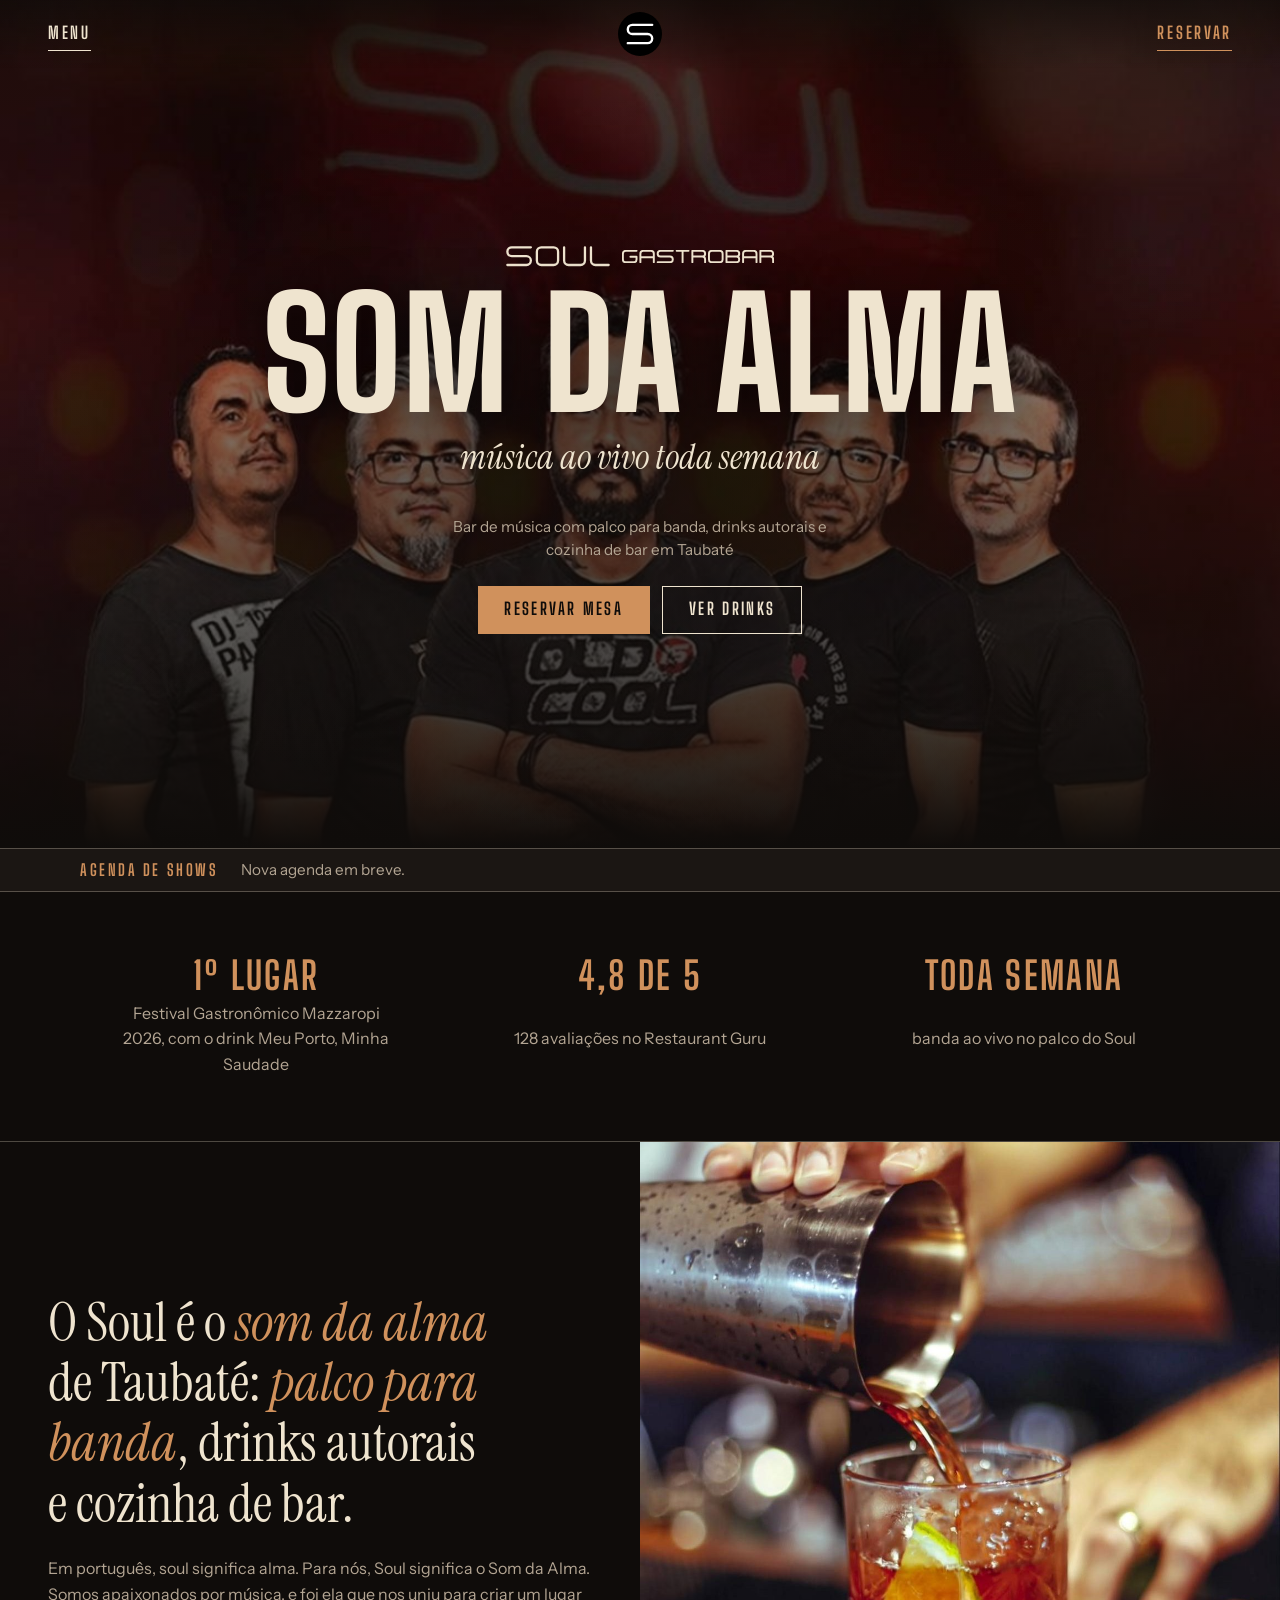
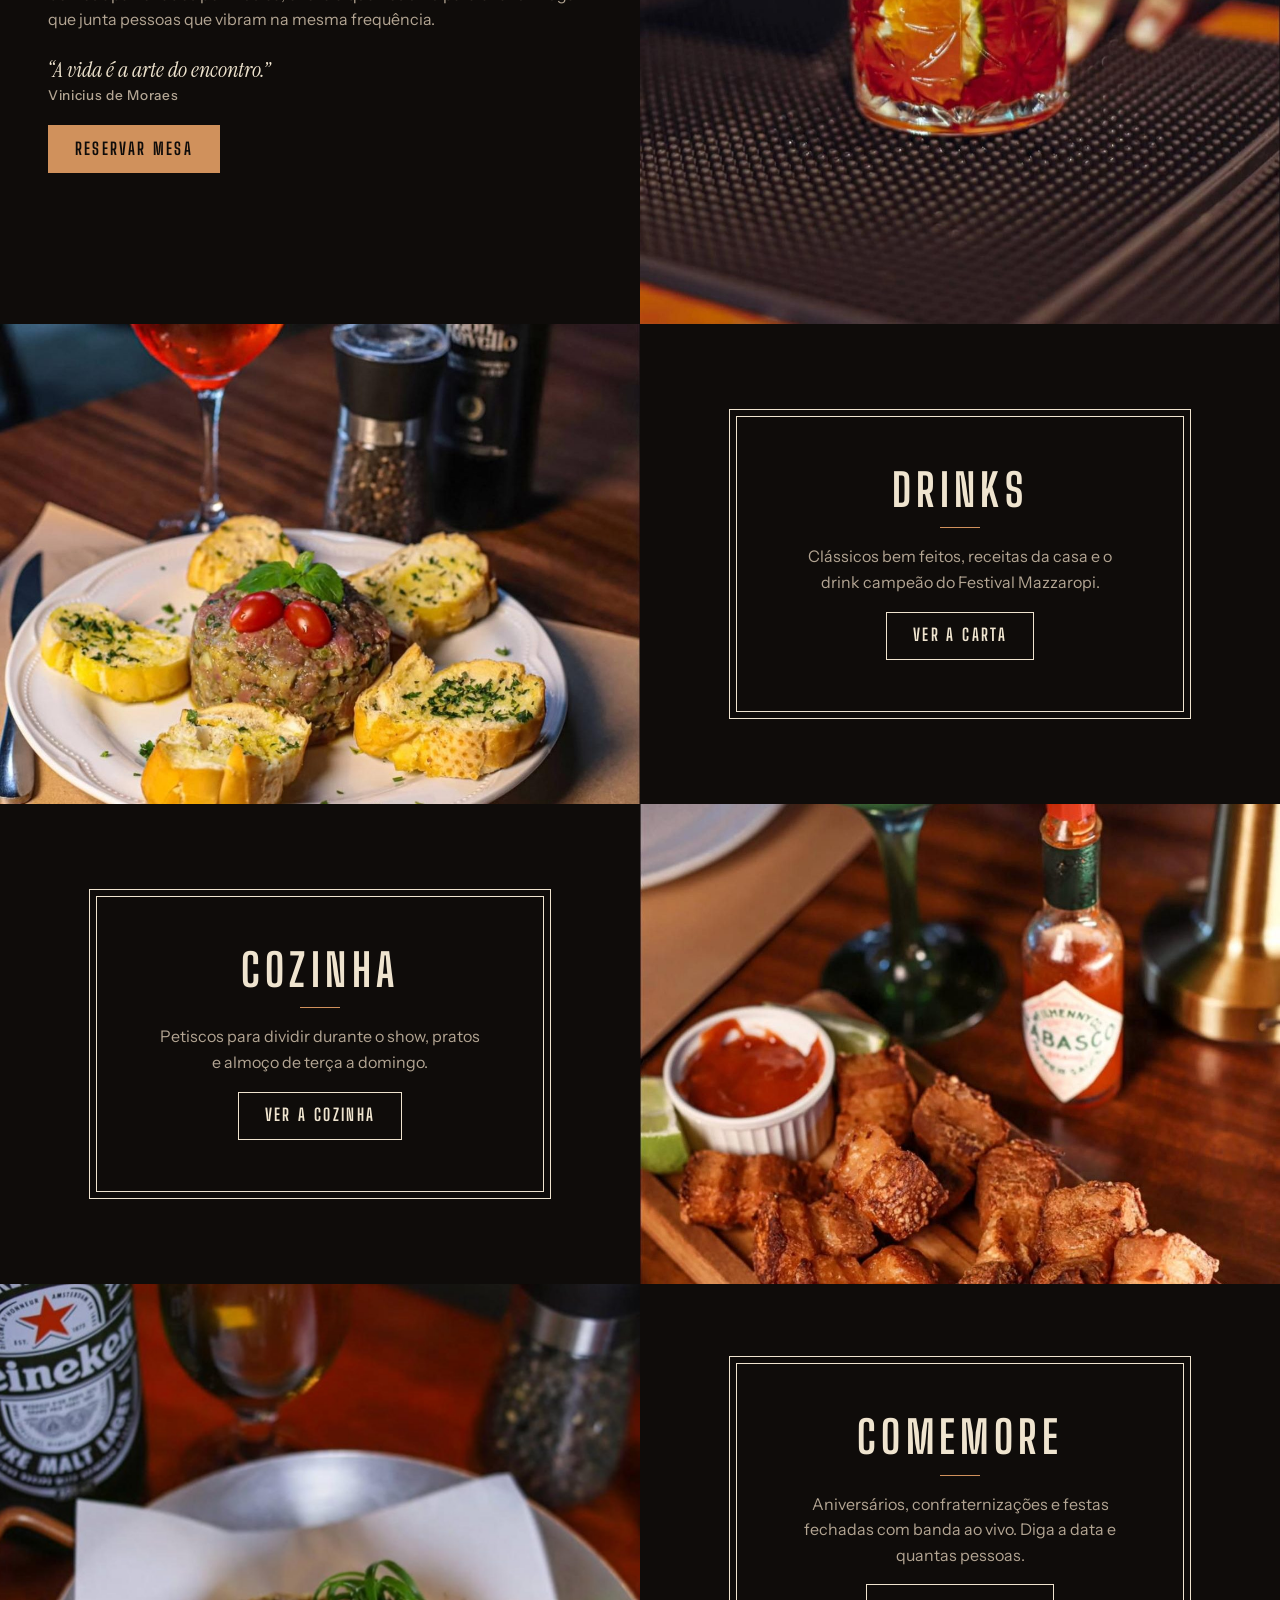
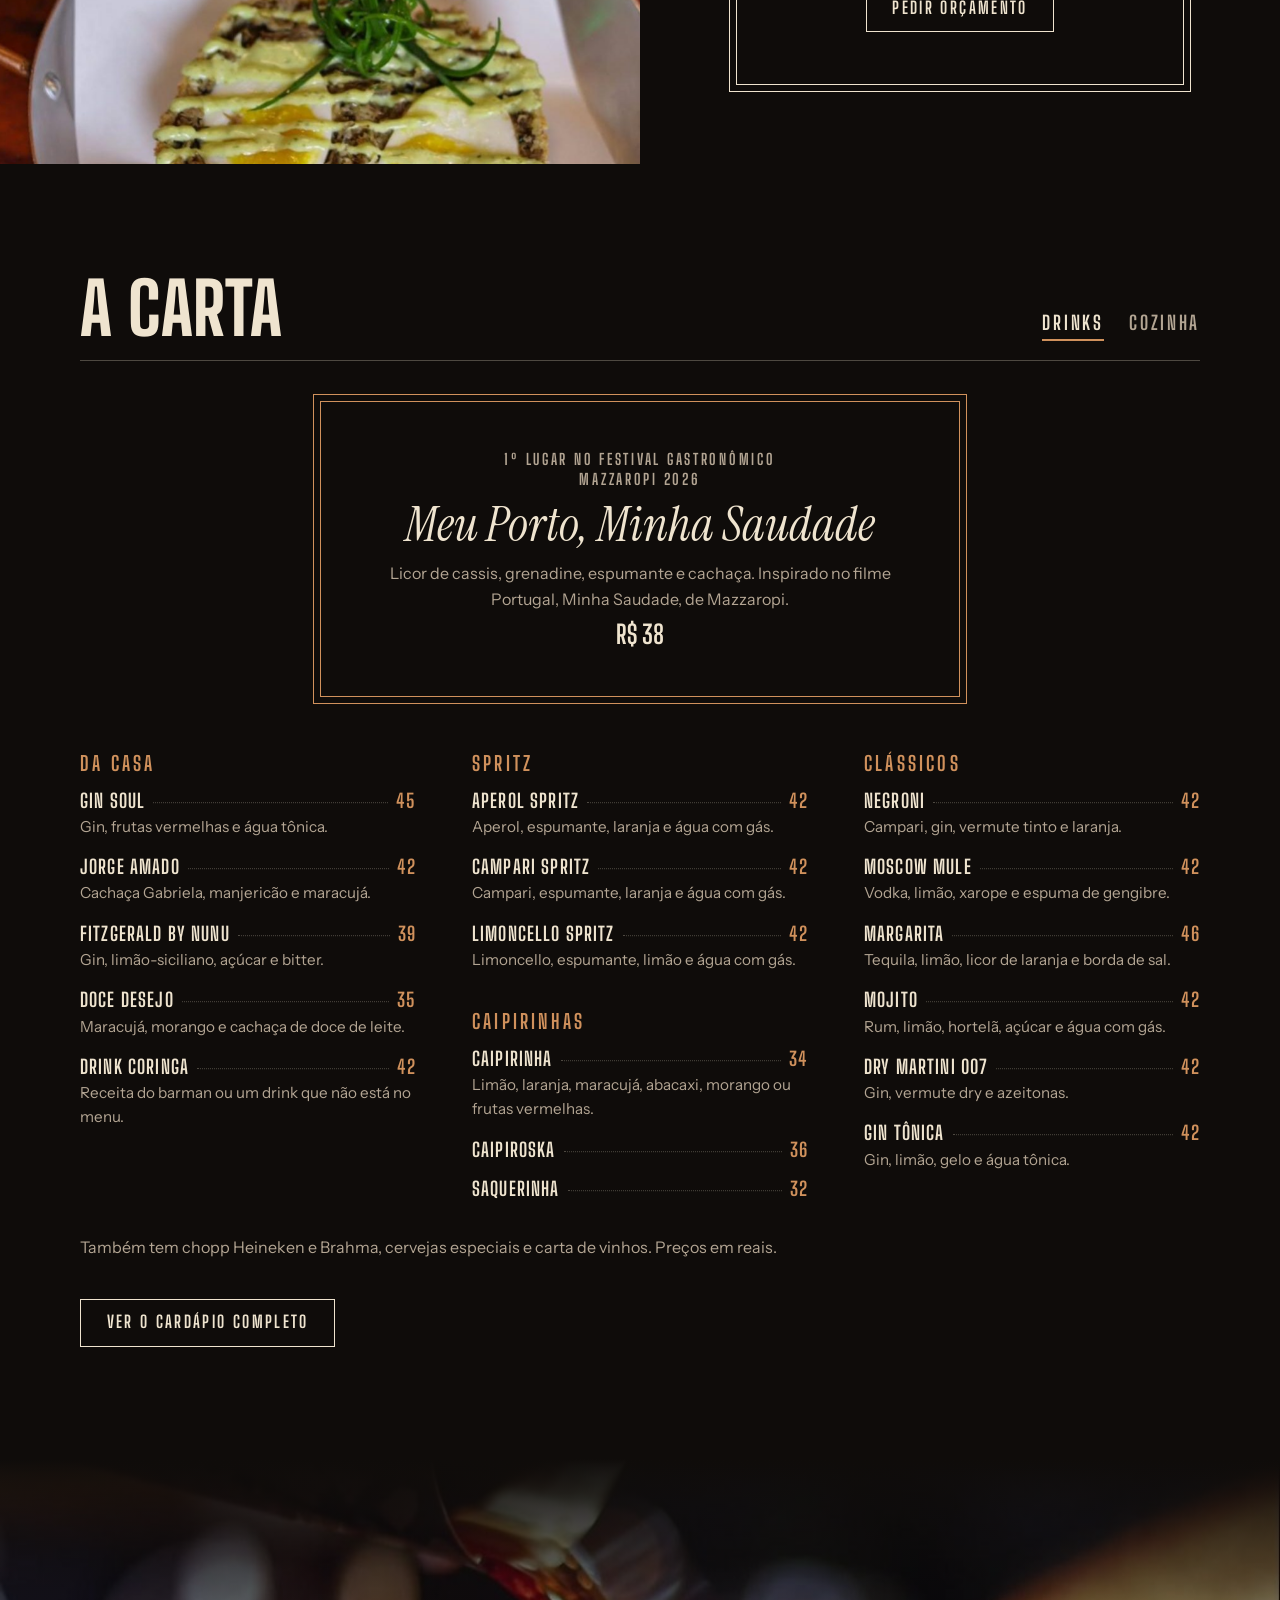
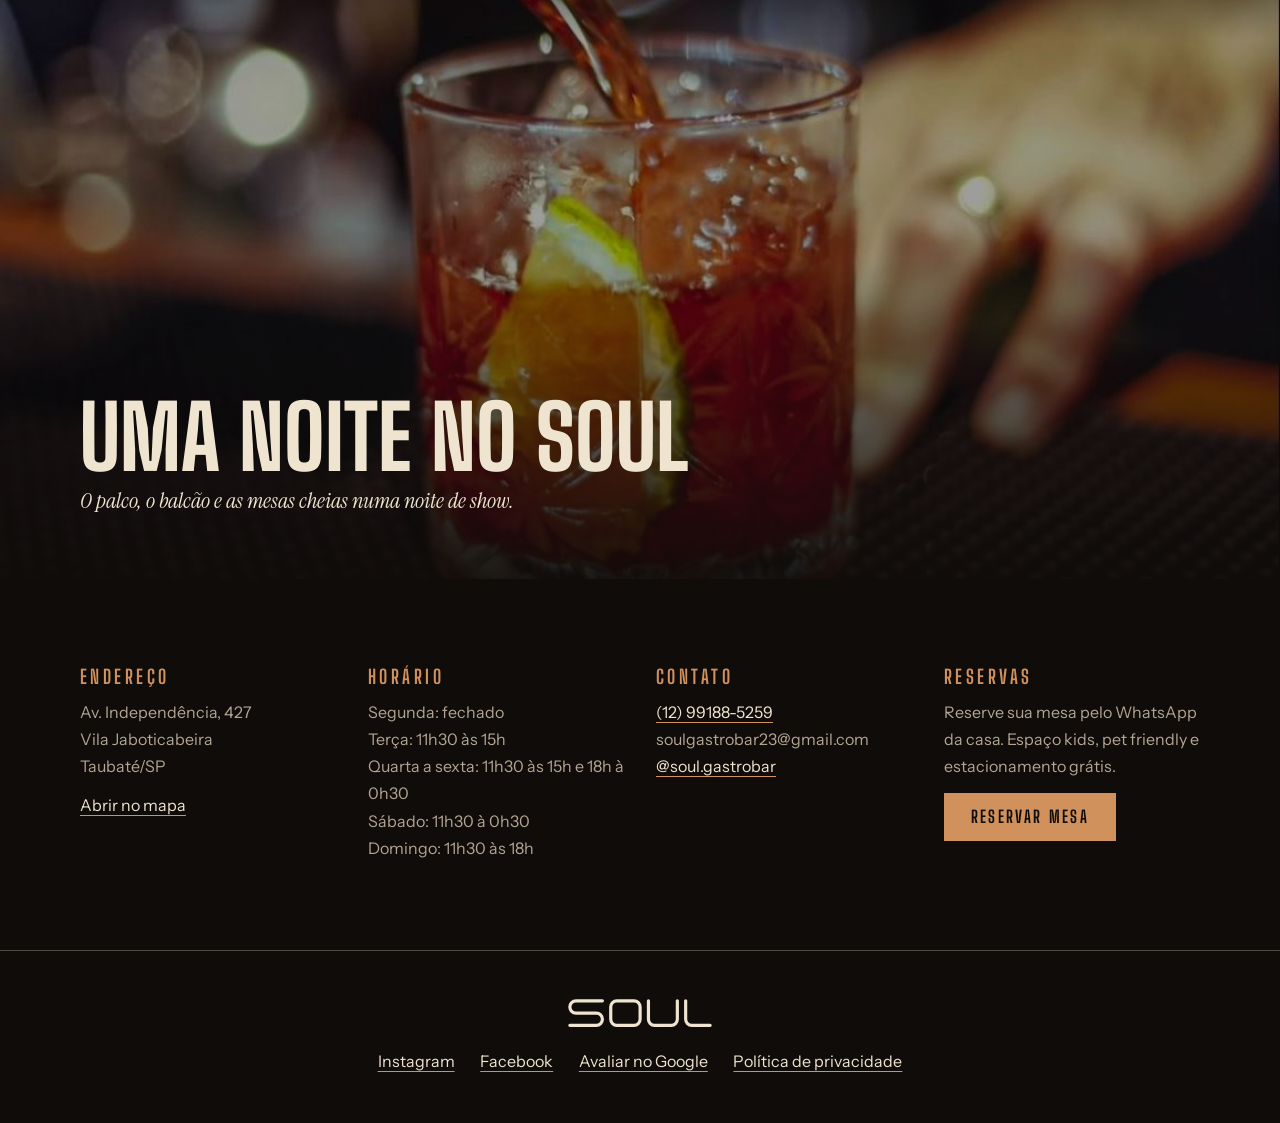
==== commit af99b2bf: "Página só para o cardápio Nova página cardapio.html com o cardápio completo (petiscos, pratos, sobre" ====
--- a/index.html
+++ b/index.html
@@ -30,6 +30,7 @@
       <ul>
         <li><a href="#agenda">Agenda</a></li>
         <li><a href="#cartas">Drinks e cozinha</a></li>
+        <li><a href="cardapio.html">Cardápio completo</a></li>
         <li><a href="#noite">Uma noite no Soul</a></li>
         <li><a href="#eventos">Aniversários e eventos</a></li>
         <li><a href="#info">Como chegar</a></li>
@@ -103,7 +104,7 @@
         <div class="moldura">
           <h2>Cozinha</h2>
           <p>Petiscos para dividir durante o show, pratos e almoço de terça a domingo.</p>
-          <a class="botao botao-linha" href="#cartas" data-aba="cozinha">Ver a cozinha</a>
+          <a class="botao botao-linha" href="cardapio.html#para-comecar">Ver a cozinha</a>
         </div>
       </div>
       <figure class="tab-foto"><img src="img/galeria/torresmo.jpg" alt="Torresmo de rolo com gin tônica" width="1159" height="1543" loading="lazy"></figure>
@@ -198,7 +199,7 @@
         <p class="nota">Almoço de terça a domingo, das 11h30 às 15h.</p>
       </div>
 
-      <p class="cartas-pdf"><a href="https://drive.google.com/file/d/1lx9g_3FPudKm_tkXEfUDPH6hRUmHb1Q0/view" target="_blank" rel="noopener noreferrer">Ver o cardápio completo em PDF</a></p>
+      <p class="cartas-pdf"><a class="botao botao-linha" href="cardapio.html">Ver o cardápio completo</a></p>
     </section>
 
     <!-- Uma noite no Soul: fotos passando em tela cheia -->
@@ -261,40 +262,72 @@
     </div>
   </dialog>
 
-  <dialog class="modal" id="modal-reserva" aria-labelledby="titulo-modal">
-    <div class="modal-caixa">
-      <div class="modal-topo">
-        <h2 id="titulo-modal">Reservar mesa</h2>
-        <button class="modal-fechar" type="button" id="modal-fechar" aria-label="Fechar">Fechar</button>
-      </div>
-      <p class="modal-texto">Preencha e envie pelo WhatsApp da casa. Nenhum dado fica salvo neste site.</p>
+  <dialog class="modal modal-reserva" id="modal-reserva" aria-labelledby="titulo-modal">
+    <button class="modal-x" type="button" id="modal-fechar" aria-label="Fechar">×</button>
+    <div class="reserva-moldura">
+      <header class="reserva-topo">
+        <p class="reserva-casa">Soul Gastrobar</p>
+        <h2 id="titulo-modal">Reserve sua mesa</h2>
+        <p class="reserva-sub">A casa confirma pelo WhatsApp.</p>
+      </header>
+
       <form id="form-reserva" class="reserva" novalidate>
         <div class="campo campo-largo">
           <label for="r-nome">Seu nome</label>
-          <input id="r-nome" name="nome" type="text" autocomplete="name" required maxlength="60">
+          <input id="r-nome" name="nome" type="text" autocomplete="name" required maxlength="60" placeholder="Como devemos chamar você">
         </div>
         <div class="campo">
-          <label for="r-data">Data</label>
+          <label for="r-data">Dia</label>
           <input id="r-data" name="data" type="date" required>
         </div>
         <div class="campo">
           <label for="r-hora">Horário</label>
-          <input id="r-hora" name="hora" type="time" required>
-        </div>
-        <div class="campo">
+          <select id="r-hora" name="hora" required>
+            <option value="">Escolha</option>
+              <option value="11:30">11h30</option>
+              <option value="12:00">12h</option>
+              <option value="12:30">12h30</option>
+              <option value="13:00">13h</option>
+              <option value="13:30">13h30</option>
+              <option value="14:00">14h</option>
+              <option value="14:30">14h30</option>
+              <option value="15:00">15h</option>
+              <option value="18:00">18h</option>
+              <option value="18:30">18h30</option>
+              <option value="19:00">19h</option>
+              <option value="19:30">19h30</option>
+              <option value="20:00">20h</option>
+              <option value="20:30">20h30</option>
+              <option value="21:00">21h</option>
+              <option value="21:30">21h30</option>
+              <option value="22:00">22h</option>
+              <option value="22:30">22h30</option>
+              <option value="23:00">23h</option>
+              <option value="23:30">23h30</option>
+              <option value="00:00">00h</option>
+          </select>
+        </div>
+        <div class="campo campo-largo campo-pessoas">
           <label for="r-pessoas">Pessoas</label>
-          <input id="r-pessoas" name="pessoas" type="number" inputmode="numeric" min="1" max="60" required>
+          <div class="contador">
+            <button type="button" class="contador-bt" data-passo="-1" aria-label="Menos uma pessoa">−</button>
+            <input id="r-pessoas" name="pessoas" type="number" inputmode="numeric" min="1" max="60" value="2" required>
+            <button type="button" class="contador-bt" data-passo="1" aria-label="Mais uma pessoa">+</button>
+          </div>
         </div>
         <div class="campo campo-largo">
-          <label for="r-motivo">Show ou ocasião (opcional)</label>
-          <input id="r-motivo" name="motivo" type="text" maxlength="80" placeholder="Ex.: aniversário, show de sexta">
+          <label for="r-motivo">Show ou ocasião <span>(opcional)</span></label>
+          <input id="r-motivo" name="motivo" type="text" maxlength="80" placeholder="Aniversário, show de sexta…">
         </div>
         <p class="erro campo-largo" id="r-erro" role="alert" hidden></p>
-        <button class="botao campo-largo" type="submit">Montar minha reserva</button>
+        <button class="botao campo-largo" type="submit">Continuar</button>
       </form>
+
       <div class="reserva-pronta" id="r-pronto" hidden>
-        <p id="r-resumo"></p>
-        <a class="botao" id="r-link" href="https://wa.me/5512991885259" target="_blank" rel="noopener noreferrer">Enviar reserva no WhatsApp</a>
+        <p class="pronta-titulo">Confira sua reserva</p>
+        <dl class="pronta-lista" id="r-resumo"></dl>
+        <a class="botao botao-whats" id="r-link" href="https://wa.me/5512991885259" target="_blank" rel="noopener noreferrer">Enviar no WhatsApp</a>
+        <button class="pronta-voltar" type="button" id="r-editar">Voltar e editar</button>
       </div>
     </div>
   </dialog>
--- a/css/site.css
+++ b/css/site.css
@@ -190,7 +190,7 @@
 .item .preco { order: 2; color: var(--cobre); font-variant-numeric: tabular-nums; }
 .desc { color: var(--fumaca); font-size: .95rem; margin-top: .2rem; max-width: 42ch; }
 .nota { color: var(--fumaca); margin-top: 2.2rem; }
-.cartas-pdf { margin-top: 1rem; }
+.cartas-pdf { margin-top: 2.4rem; }
 
 /* Uma noite no Soul: fotos se alternando em tela cheia */
 .noite { position: relative; overflow: hidden; isolation: isolate; min-height: 80svh; display: grid; align-items: end; }
@@ -216,6 +216,29 @@
 .rodape-marca { width: 9rem; color: var(--creme); }
 .rodape ul { list-style: none; margin: 0; padding: 0; display: flex; flex-wrap: wrap; justify-content: center; gap: .5rem 1.6rem; }
 @media (min-width: 860px) { .rodape { padding-bottom: 3rem; } }
+
+/* Página do cardápio */
+.topo.topo-solido { background: rgba(15, 12, 10, .96); border-bottom: 1px solid var(--linha); animation: none; }
+.cardapio-topo { display: grid; justify-items: center; gap: 1rem; text-align: center; padding: 8.5rem var(--lateral) 2.5rem; }
+.cardapio-marca { display: flex; align-items: center; gap: .8rem; color: var(--creme); }
+.cardapio-marca .lettering-soul { width: 5.5rem; }
+.cardapio-marca .lettering-gastrobar { width: 8rem; }
+.cardapio-marca .lettering-gastrobar g { stroke-width: 17; }
+.cardapio-topo h1 { font: 800 clamp(3.6rem, 12vw, 7rem)/.9 var(--f-titulo); text-transform: uppercase; }
+.cardapio-topo p { color: var(--fumaca); max-width: 46ch; }
+.cardapio-nav { position: sticky; top: 4.25rem; z-index: 10; background: rgba(15, 12, 10, .96); border-block: 1px solid var(--linha); }
+.cardapio-nav ul { list-style: none; margin: 0 auto; padding: 0 var(--lateral); max-width: var(--largura); display: flex; gap: 1.6rem; overflow-x: auto; scrollbar-width: none; }
+.cardapio-nav ul::-webkit-scrollbar { display: none; }
+.cardapio-nav a { display: block; padding: .85rem 0; white-space: nowrap; text-decoration: none; font: 700 1rem/1 var(--f-titulo); letter-spacing: .14em; text-transform: uppercase; color: var(--fumaca); border-bottom: 2px solid transparent; }
+.cardapio-nav a:hover, .cardapio-nav a:focus-visible { color: var(--creme); border-bottom-color: var(--cobre); }
+.pagina-cardapio { scroll-padding-top: 8rem; }
+html:has(.pagina-cardapio) { scroll-padding-top: 7.5rem; }
+.cardapio-secao { max-width: var(--largura); margin: 0 auto; padding: clamp(3rem, 7vw, 4.5rem) var(--lateral) 0; }
+.cardapio-secao h2 { display: flex; align-items: center; gap: 1.2rem; margin-bottom: 2rem; font: 800 clamp(2.2rem, 5vw, 3.4rem)/1 var(--f-titulo); text-transform: uppercase; }
+.cardapio-secao h2::after { content: ""; flex: 1; height: 1px; background: var(--linha); }
+.cardapio-secao .coluna:only-child .itens { grid-template-columns: repeat(auto-fill, minmax(min(100%, 22rem), 1fr)); gap: 1.1rem 3.5rem; }
+.cardapio-fim { max-width: var(--largura); margin: 0 auto; padding: 4rem var(--lateral) 3rem; display: grid; justify-items: center; gap: 1.4rem; text-align: center; color: var(--fumaca); }
+.cardapio-botoes { display: flex; flex-wrap: wrap; justify-content: center; gap: .8rem; }
 
 /* Página de texto (privacidade) */
 .pagina-texto { max-width: 44rem; margin: 0 auto; padding: 8rem var(--lateral) 4rem; display: grid; gap: 1.2rem; }
@@ -242,16 +265,58 @@
 .banda-nome { font: 800 clamp(2.4rem, 8vw, 3.4rem)/.92 var(--f-titulo); text-transform: uppercase; }
 .banda-sobre { line-height: 1.55; }
 .banda-botoes { display: flex; flex-wrap: wrap; gap: .7rem; margin-top: .4rem; }
-.reserva { display: grid; gap: 1rem 1.2rem; grid-template-columns: repeat(3, minmax(0, 1fr)); }
-.campo { display: grid; gap: .35rem; min-width: 0; }
+/* Pop-up de reserva: cartão com moldura dupla, campos com linha embaixo */
+.modal-reserva { width: min(30rem, calc(100% - 1.5rem)); background: var(--noite); border-color: var(--cobre); padding: clamp(.7rem, 2vw, .9rem); position: relative; }
+.modal-x {
+  position: absolute; top: 1.1rem; right: 1.1rem; z-index: 1; width: 2.5rem; height: 2.5rem; display: grid; place-items: center;
+  font: 300 1.9rem/1 var(--f-texto); color: var(--creme); background: none; border: 0; cursor: pointer;
+}
+.modal-x:hover { color: var(--cobre); }
+.reserva-moldura { border: 1px solid rgba(208, 145, 92, .55); padding: clamp(1.6rem, 5vw, 2.4rem) clamp(1.2rem, 5vw, 2.2rem); display: grid; gap: 1.6rem; }
+.reserva-topo { display: grid; justify-items: center; gap: .35rem; text-align: center; }
+.reserva-casa { font: 700 .85rem/1 var(--f-titulo); letter-spacing: .32em; text-transform: uppercase; color: var(--cobre); }
+.reserva-topo h2 { font: italic 400 clamp(2rem, 7vw, 2.5rem)/1.05 var(--f-frase); }
+.reserva-topo h2::after { content: ""; display: block; width: 2.5rem; height: 1px; background: var(--cobre); margin: .8rem auto 0; }
+.reserva-sub { color: var(--fumaca); font-size: .92rem; }
+.reserva { display: grid; gap: 1.3rem 1.4rem; grid-template-columns: 1fr 1fr; }
+.campo { display: grid; gap: .25rem; min-width: 0; }
 .campo-largo { grid-column: 1 / -1; }
-@media (max-width: 520px) { .reserva { grid-template-columns: 1fr 1fr; } .campo:nth-child(4) { grid-column: 1 / -1; } }
-label { font-weight: 600; font-size: .95rem; }
-input { font: 500 1rem var(--f-texto); color: var(--creme); background: var(--noite); border: 1px solid var(--linha); padding: .75rem .8rem; min-height: 3rem; width: 100%; min-width: 0; }
-input::placeholder { color: #85786a; }
-input:focus-visible { border-color: var(--cobre); }
-.erro { color: var(--cobre); font-weight: 600; }
-.reserva-pronta { display: grid; gap: 1rem; justify-items: start; padding: 1.2rem; background: var(--noite); border: 1px solid var(--linha); }
+.campo label { font: 700 .82rem/1 var(--f-titulo); letter-spacing: .2em; text-transform: uppercase; color: var(--cobre); }
+.campo label span { color: var(--fumaca); letter-spacing: .08em; font-weight: 500; text-transform: none; font-family: var(--f-texto); }
+.campo input, .campo select {
+  width: 100%; min-width: 0; min-height: 2.8rem; padding: .45rem 0;
+  font: 500 1.08rem/1.2 var(--f-texto); color: var(--creme); background: transparent;
+  border: 0; border-bottom: 1px solid var(--linha); border-radius: 0; appearance: none; -webkit-appearance: none;
+}
+.campo select {
+  cursor: pointer; padding-right: 1.4rem;
+  background: linear-gradient(45deg, transparent 50%, var(--cobre) 50%) right .35rem center / .4rem .4rem no-repeat,
+              linear-gradient(-45deg, transparent 50%, var(--cobre) 50%) right 0 center / .4rem .4rem no-repeat;
+}
+.campo select option { background: var(--carvao); color: var(--creme); }
+.campo input::placeholder { color: #7d7064; }
+.campo input:focus, .campo select:focus { outline: none; border-bottom-color: var(--cobre); }
+.campo input:focus-visible, .campo select:focus-visible { box-shadow: 0 1px 0 var(--cobre); }
+.campo input::-webkit-calendar-picker-indicator { filter: invert(.75) sepia(.6) saturate(3) hue-rotate(-10deg); cursor: pointer; }
+.contador { display: flex; align-items: center; gap: .4rem; border-bottom: 1px solid var(--linha); }
+.contador input { border: 0; text-align: center; font: 700 1.6rem/1 var(--f-titulo); -moz-appearance: textfield; }
+.contador input::-webkit-inner-spin-button, .contador input::-webkit-outer-spin-button { -webkit-appearance: none; margin: 0; }
+.contador-bt {
+  flex: none; width: 2.6rem; height: 2.6rem; display: grid; place-items: center; cursor: pointer;
+  font: 400 1.5rem/1 var(--f-texto); color: var(--creme); background: none; border: 1px solid var(--linha); border-radius: 50%;
+}
+.contador-bt:hover { border-color: var(--cobre); color: var(--cobre); }
+.reserva .botao { margin-top: .4rem; }
+.erro { color: var(--cobre); font-weight: 600; font-size: .95rem; }
+.reserva-pronta { display: grid; gap: 1.1rem; }
+.pronta-titulo { font: 700 .85rem/1 var(--f-titulo); letter-spacing: .24em; text-transform: uppercase; color: var(--cobre); text-align: center; }
+.pronta-lista { margin: 0; display: grid; border-top: 1px solid var(--linha); }
+.pronta-lista div { display: flex; justify-content: space-between; gap: 1rem; padding: .7rem 0; border-bottom: 1px solid var(--linha); }
+.pronta-lista dt { color: var(--fumaca); }
+.pronta-lista dd { margin: 0; text-align: right; font-weight: 600; }
+.botao-whats { width: 100%; white-space: nowrap; letter-spacing: .1em; }
+.pronta-voltar { justify-self: center; font: 500 .95rem var(--f-texto); color: var(--fumaca); background: none; border: 0; text-decoration: underline; text-underline-offset: .2em; cursor: pointer; }
+.pronta-voltar:hover { color: var(--creme); }
 
 /* Botão de reserva fixo no celular */
 .reservar-fixo {
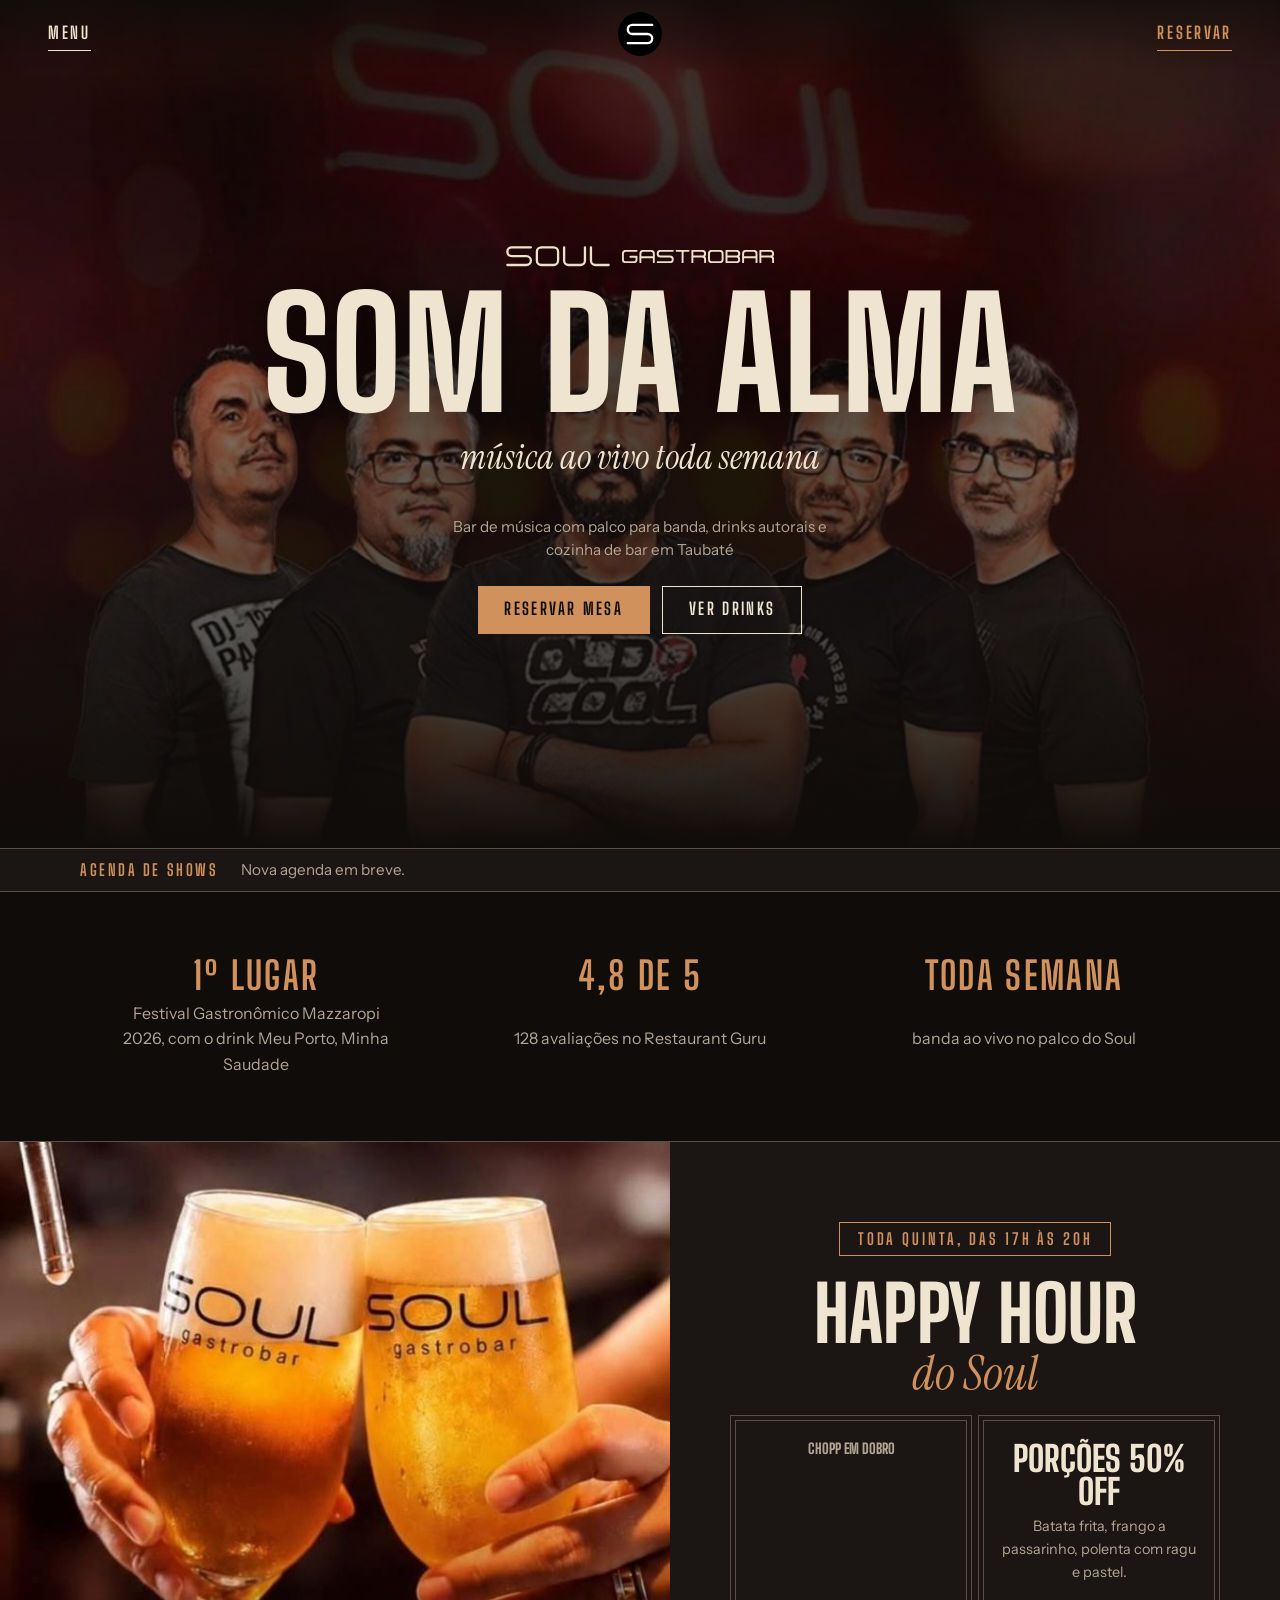
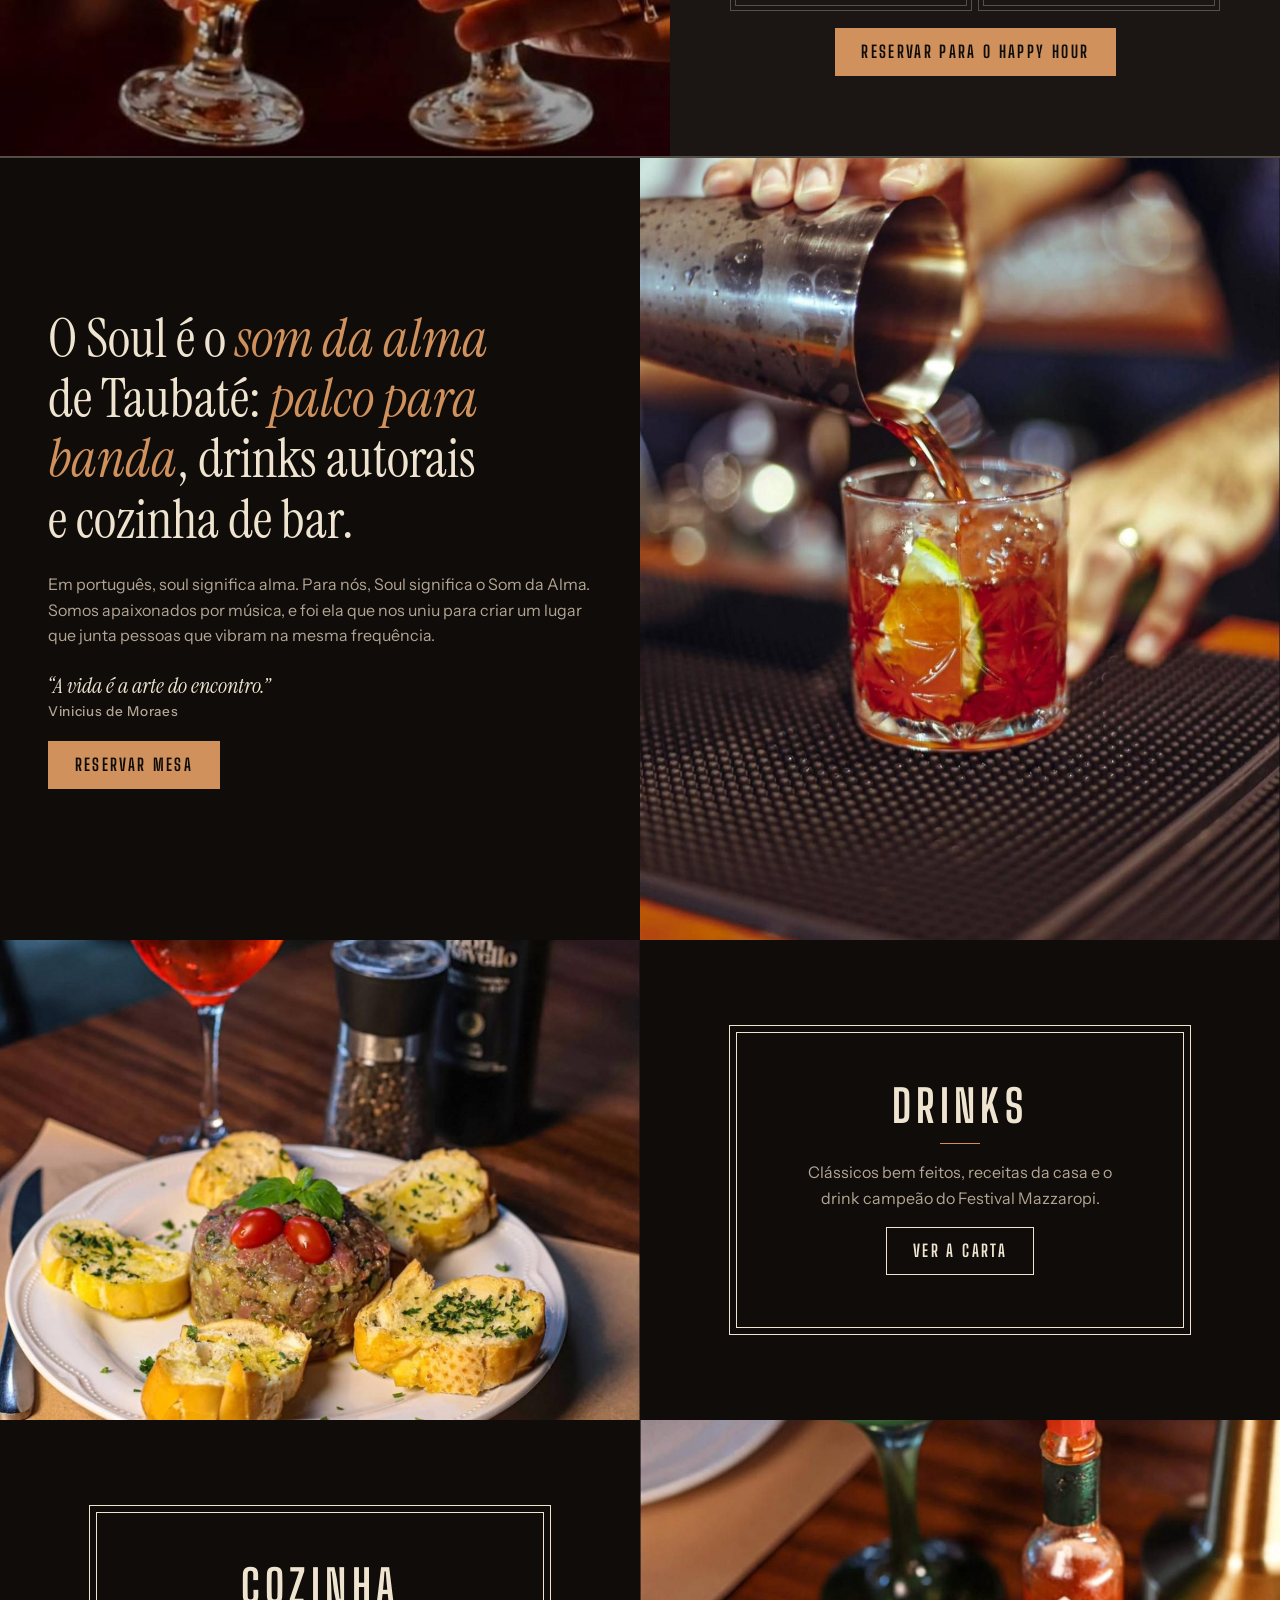
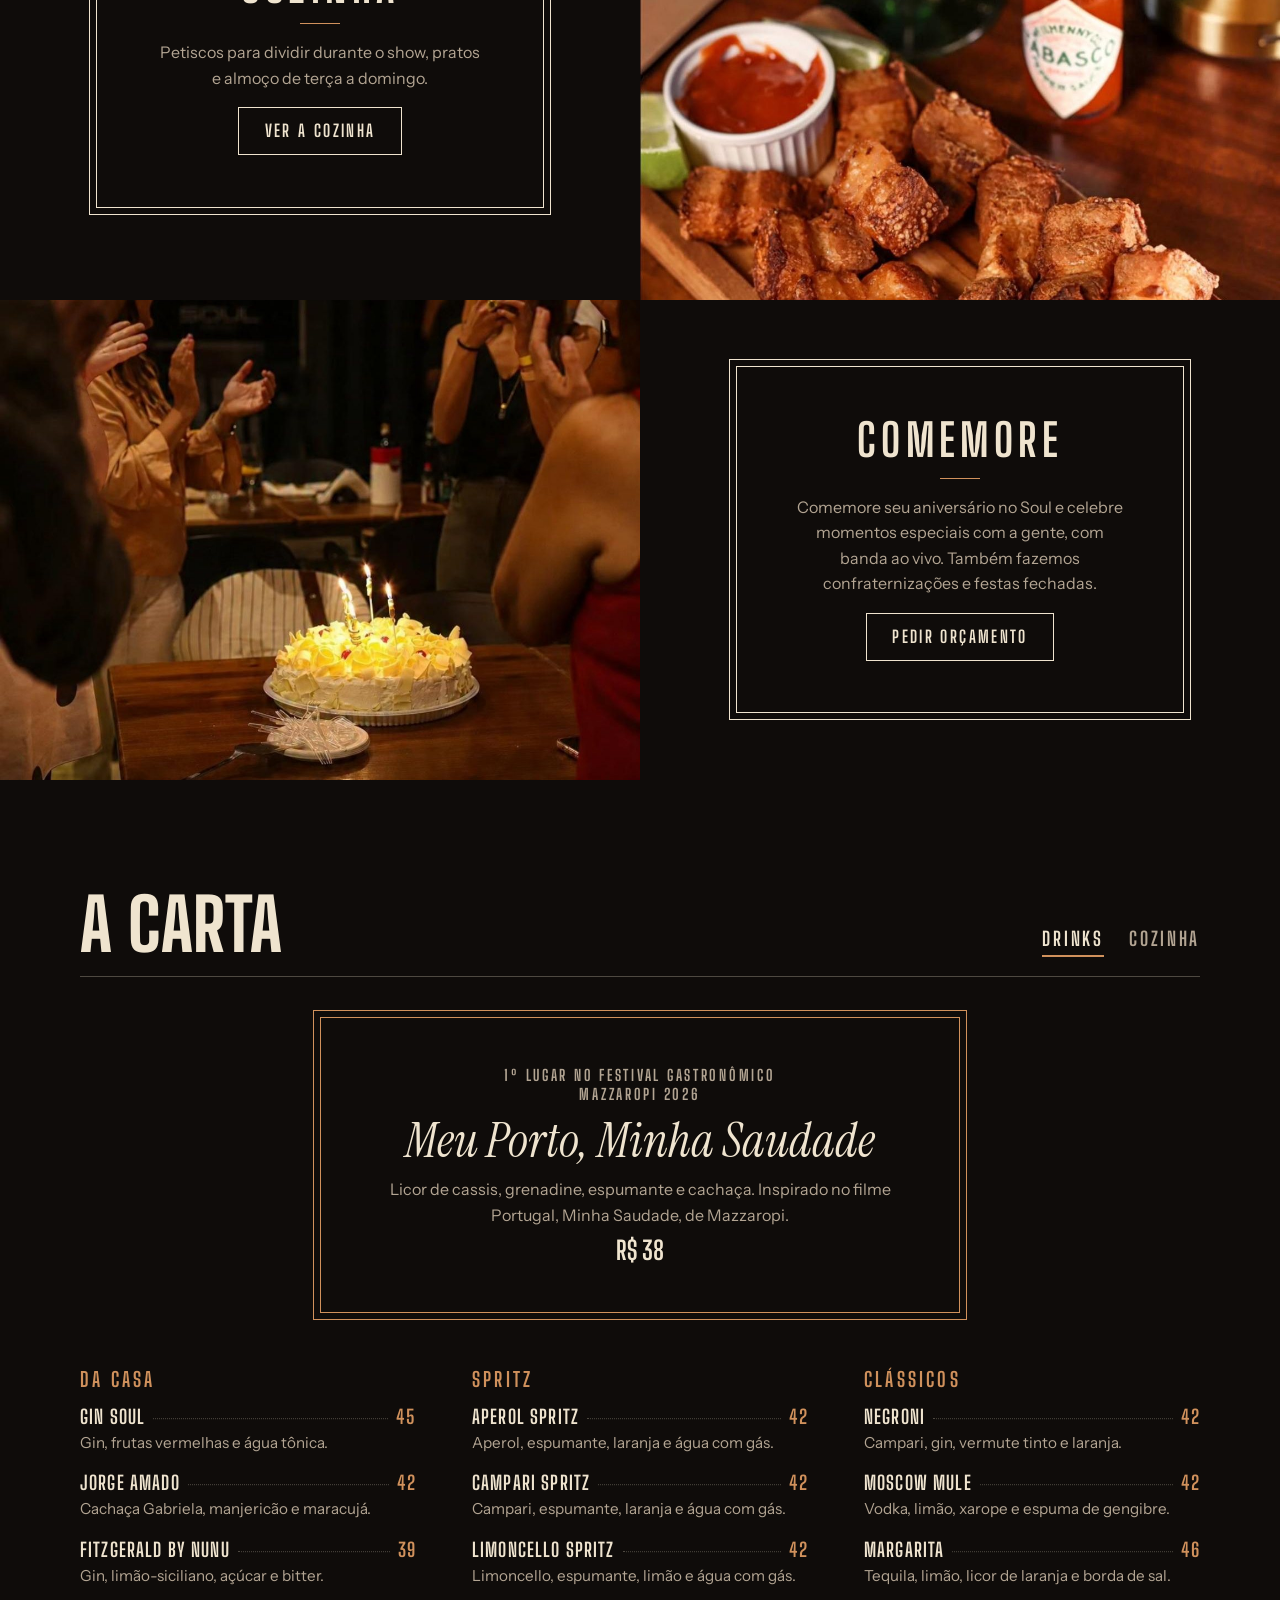
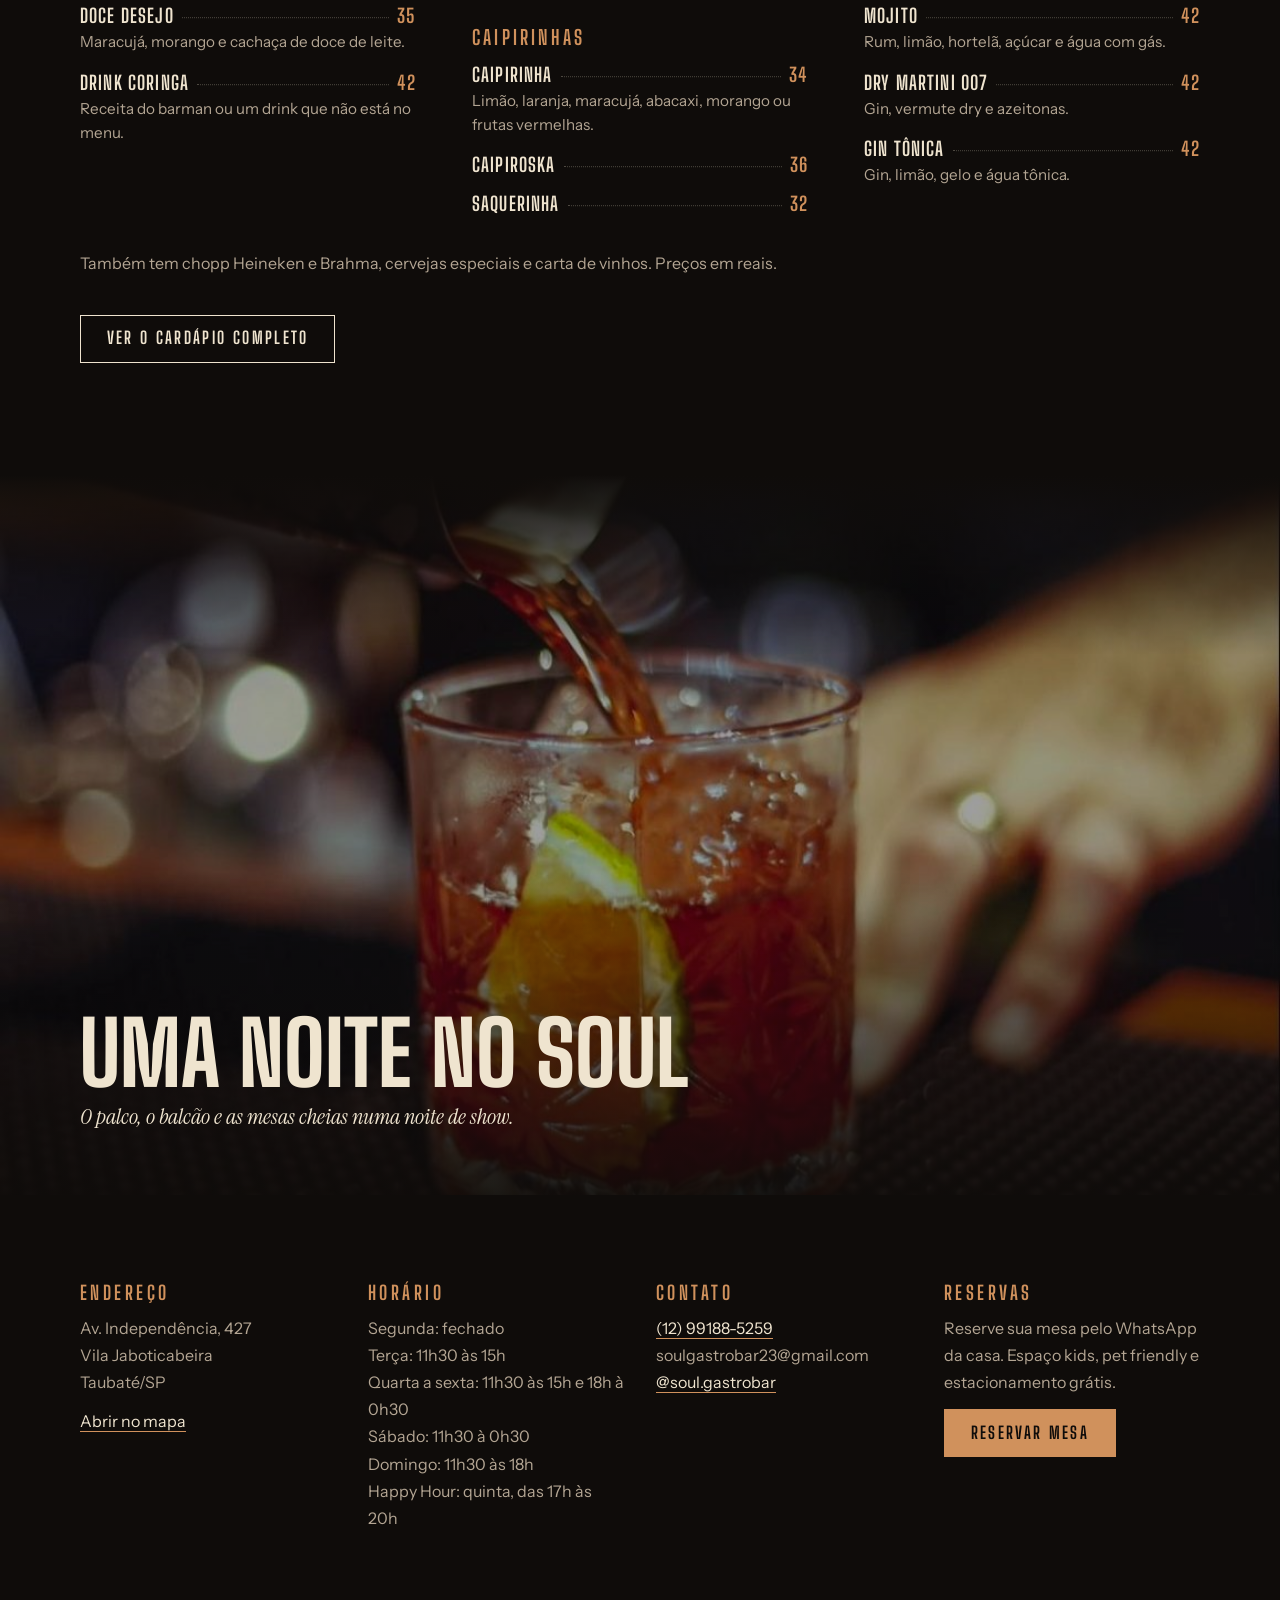
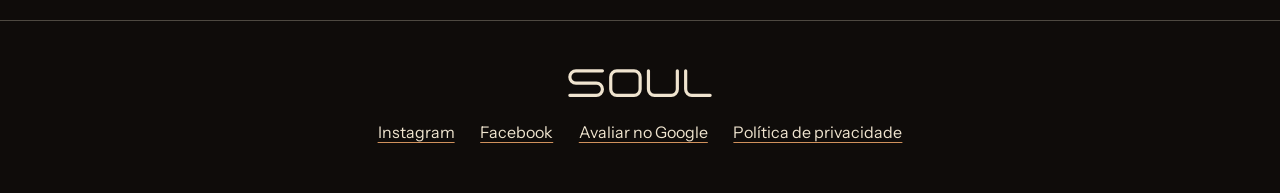
==== commit 5bfa7efb: "Foto de aniversário em Comemore e seção do Happy Hour Comemore ganha a foto do bolo de aniversário n" ====
--- a/index.html
+++ b/index.html
@@ -29,6 +29,7 @@
     <nav aria-label="Principal">
       <ul>
         <li><a href="#agenda">Agenda</a></li>
+        <li><a href="#happy-hour">Happy Hour</a></li>
         <li><a href="#cartas">Drinks e cozinha</a></li>
         <li><a href="cardapio.html">Cardápio completo</a></li>
         <li><a href="#noite">Uma noite no Soul</a></li>
@@ -77,6 +78,22 @@
       </ul>
     </section>
 
+    <!-- Happy Hour de quinta -->
+    <section id="happy-hour" class="happy" aria-labelledby="titulo-happy">
+      <figure class="happy-foto">
+        <img src="img/galeria/happy-hour.jpg" alt="Duas taças de chopp com a marca do Soul brindando ao lado da chopeira" width="1159" height="650" loading="lazy">
+      </figure>
+      <div class="happy-texto">
+        <p class="happy-quando">Toda quinta, das 17h às 20h</p>
+        <h2 id="titulo-happy"><span class="hh-1">Happy Hour</span><span class="hh-2">do Soul</span></h2>
+        <ul class="ofertas">
+          <li><p class="oferta-grande">Chopp em dobro</p></li>
+          <li><p class="oferta-grande">Porções 50% off</p><p>Batata frita, frango a passarinho, polenta com ragu e pastel.</p></li>
+        </ul>
+        <a class="botao" href="#reservar" data-evento="Happy Hour de quinta">Reservar para o Happy Hour</a>
+      </div>
+    </section>
+
     <!-- Frase da casa, metade texto e metade foto -->
     <section id="sobre" class="dividido" aria-labelledby="titulo-sobre">
       <div class="dividido-texto">
@@ -108,11 +125,11 @@
         </div>
       </div>
       <figure class="tab-foto"><img src="img/galeria/torresmo.jpg" alt="Torresmo de rolo com gin tônica" width="1159" height="1543" loading="lazy"></figure>
-      <figure class="tab-foto"><img src="img/galeria/bolovo-chopp.jpg" alt="Bolovo de carne de panela com chopp na taça do Soul" width="1159" height="1319" loading="lazy"></figure>
+      <figure class="tab-foto"><img src="img/galeria/aniversario.jpg" alt="Amigos batendo palmas em volta de um bolo de aniversário com velas acesas, numa mesa do Soul" width="1159" height="965" loading="lazy"></figure>
       <div class="tab-caixa" id="eventos">
         <div class="moldura">
           <h2>Comemore</h2>
-          <p>Aniversários, confraternizações e festas fechadas com banda ao vivo. Diga a data e quantas pessoas.</p>
+          <p>Comemore seu aniversário no Soul e celebre momentos especiais com a gente, com banda ao vivo. Também fazemos confraternizações e festas fechadas.</p>
           <a class="botao botao-linha" href="#reservar" data-evento="Orçamento de evento ou aniversário">Pedir orçamento</a>
         </div>
       </div>
@@ -221,7 +238,7 @@
       </div>
       <div class="info-col">
         <h3>Horário</h3>
-        <p>Segunda: fechado<br>Terça: 11h30 às 15h<br>Quarta a sexta: 11h30 às 15h e 18h à 0h30<br>Sábado: 11h30 à 0h30<br>Domingo: 11h30 às 18h</p>
+        <p>Segunda: fechado<br>Terça: 11h30 às 15h<br>Quarta a sexta: 11h30 às 15h e 18h à 0h30<br>Sábado: 11h30 à 0h30<br>Domingo: 11h30 às 18h<br>Happy Hour: quinta, das 17h às 20h</p>
       </div>
       <div class="info-col">
         <h3>Contato</h3>
--- a/css/site.css
+++ b/css/site.css
@@ -133,6 +133,21 @@
 .selo-grande { font: 700 clamp(1.8rem, 3.5vw, 2.4rem)/1 var(--f-titulo); text-transform: uppercase; letter-spacing: .06em; color: var(--cobre); }
 .selos li p:last-child { color: var(--fumaca); max-width: 26ch; }
 
+/* Happy Hour: foto do brinde e a oferta numa moldura */
+.happy { display: grid; grid-template-columns: 1fr; background: var(--carvao); border-block: 1px solid var(--linha); }
+@media (min-width: 900px) { .happy { grid-template-columns: 1.1fr 1fr; } }
+.happy-foto { overflow: hidden; min-height: 20rem; }
+.happy-foto img { width: 100%; height: 100%; object-fit: cover; object-position: center 40%; }
+.happy-texto { display: grid; align-content: center; justify-items: center; gap: 1.4rem; text-align: center; padding: clamp(3rem, 7vw, 5rem) var(--lateral); }
+.happy-quando { display: inline-block; padding: .5rem 1.1rem; border: 1px solid var(--cobre); font: 700 1rem/1 var(--f-titulo); letter-spacing: .18em; text-transform: uppercase; color: var(--cobre); }
+.happy h2 { display: grid; gap: .1rem; }
+.happy h2 .hh-1 { font: 800 clamp(3rem, 7vw, 4.8rem)/.9 var(--f-titulo); text-transform: uppercase; }
+.happy h2 .hh-2 { font: italic 400 clamp(2rem, 4.5vw, 3rem)/1 var(--f-frase); color: var(--cobre); }
+.ofertas { list-style: none; margin: 0; padding: 0; display: grid; gap: 1rem; width: 100%; max-width: 30rem; grid-template-columns: 1fr 1fr; }
+.ofertas li { display: grid; gap: .4rem; align-content: start; padding: 1.3rem 1rem; border: 1px solid var(--linha); outline: 1px solid var(--linha); outline-offset: 4px; }
+.oferta-grande { font: 800 clamp(1.7rem, 4vw, 2.2rem)/.95 var(--f-titulo); text-transform: uppercase; }
+.ofertas li p:last-child { color: var(--fumaca); font-size: .9rem; }
+
 /* Metade texto, metade foto */
 .dividido { display: grid; grid-template-columns: 1fr; border-top: 1px solid var(--linha); }
 @media (min-width: 900px) { .dividido { grid-template-columns: 1fr 1fr; } }
@@ -148,7 +163,7 @@
 /* Tabuleiro: foto e caixa com moldura dupla */
 .tabuleiro { display: grid; grid-template-columns: 1fr; }
 @media (min-width: 760px) { .tabuleiro { grid-template-columns: 1fr 1fr; } }
-@media (max-width: 759px) { .tabuleiro .tab-foto:nth-of-type(3) { display: none; } }
+@media (max-width: 759px) { .tabuleiro .tab-foto:nth-of-type(2) { display: none; } }
 .tab-foto { overflow: hidden; aspect-ratio: 4 / 3; }
 .tab-foto img { width: 100%; height: 100%; object-fit: cover; }
 .tab-caixa { display: grid; place-items: center; padding: clamp(1.5rem, 5vw, 3.5rem); background: var(--noite); }
